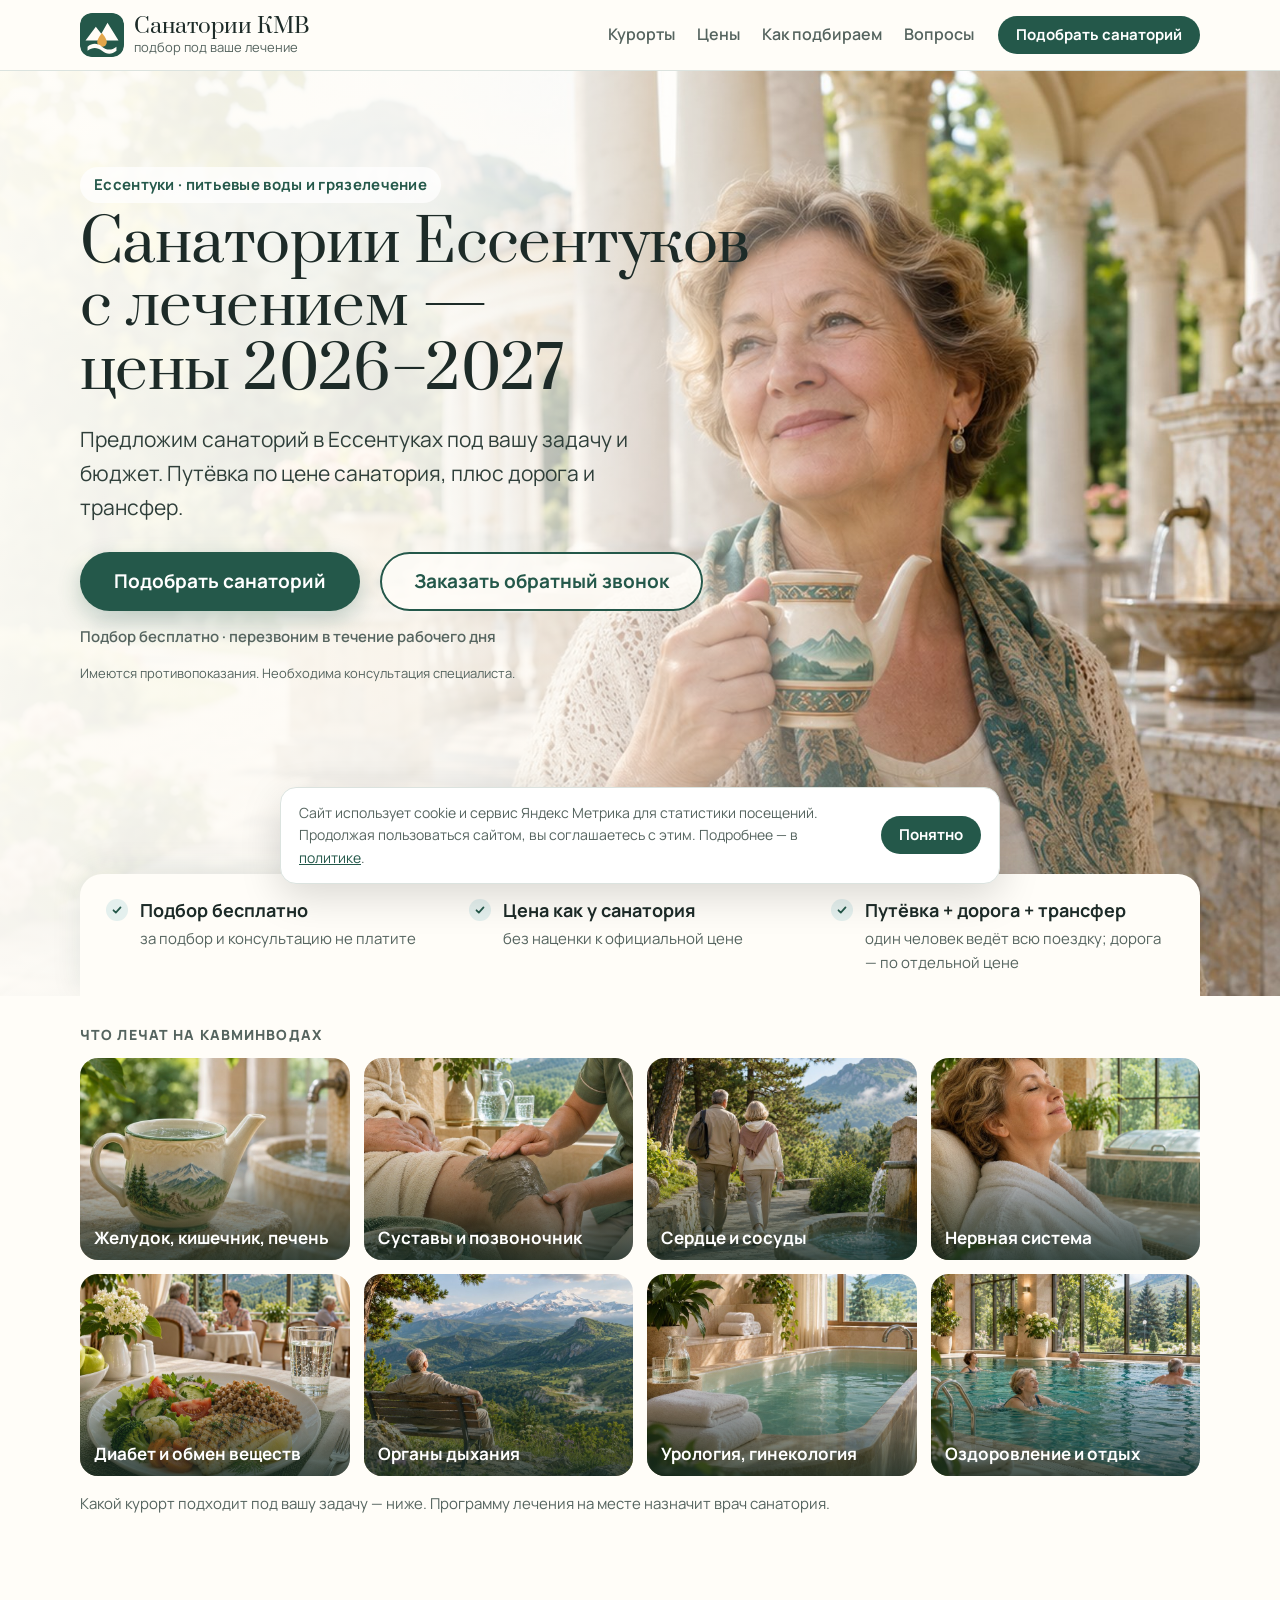
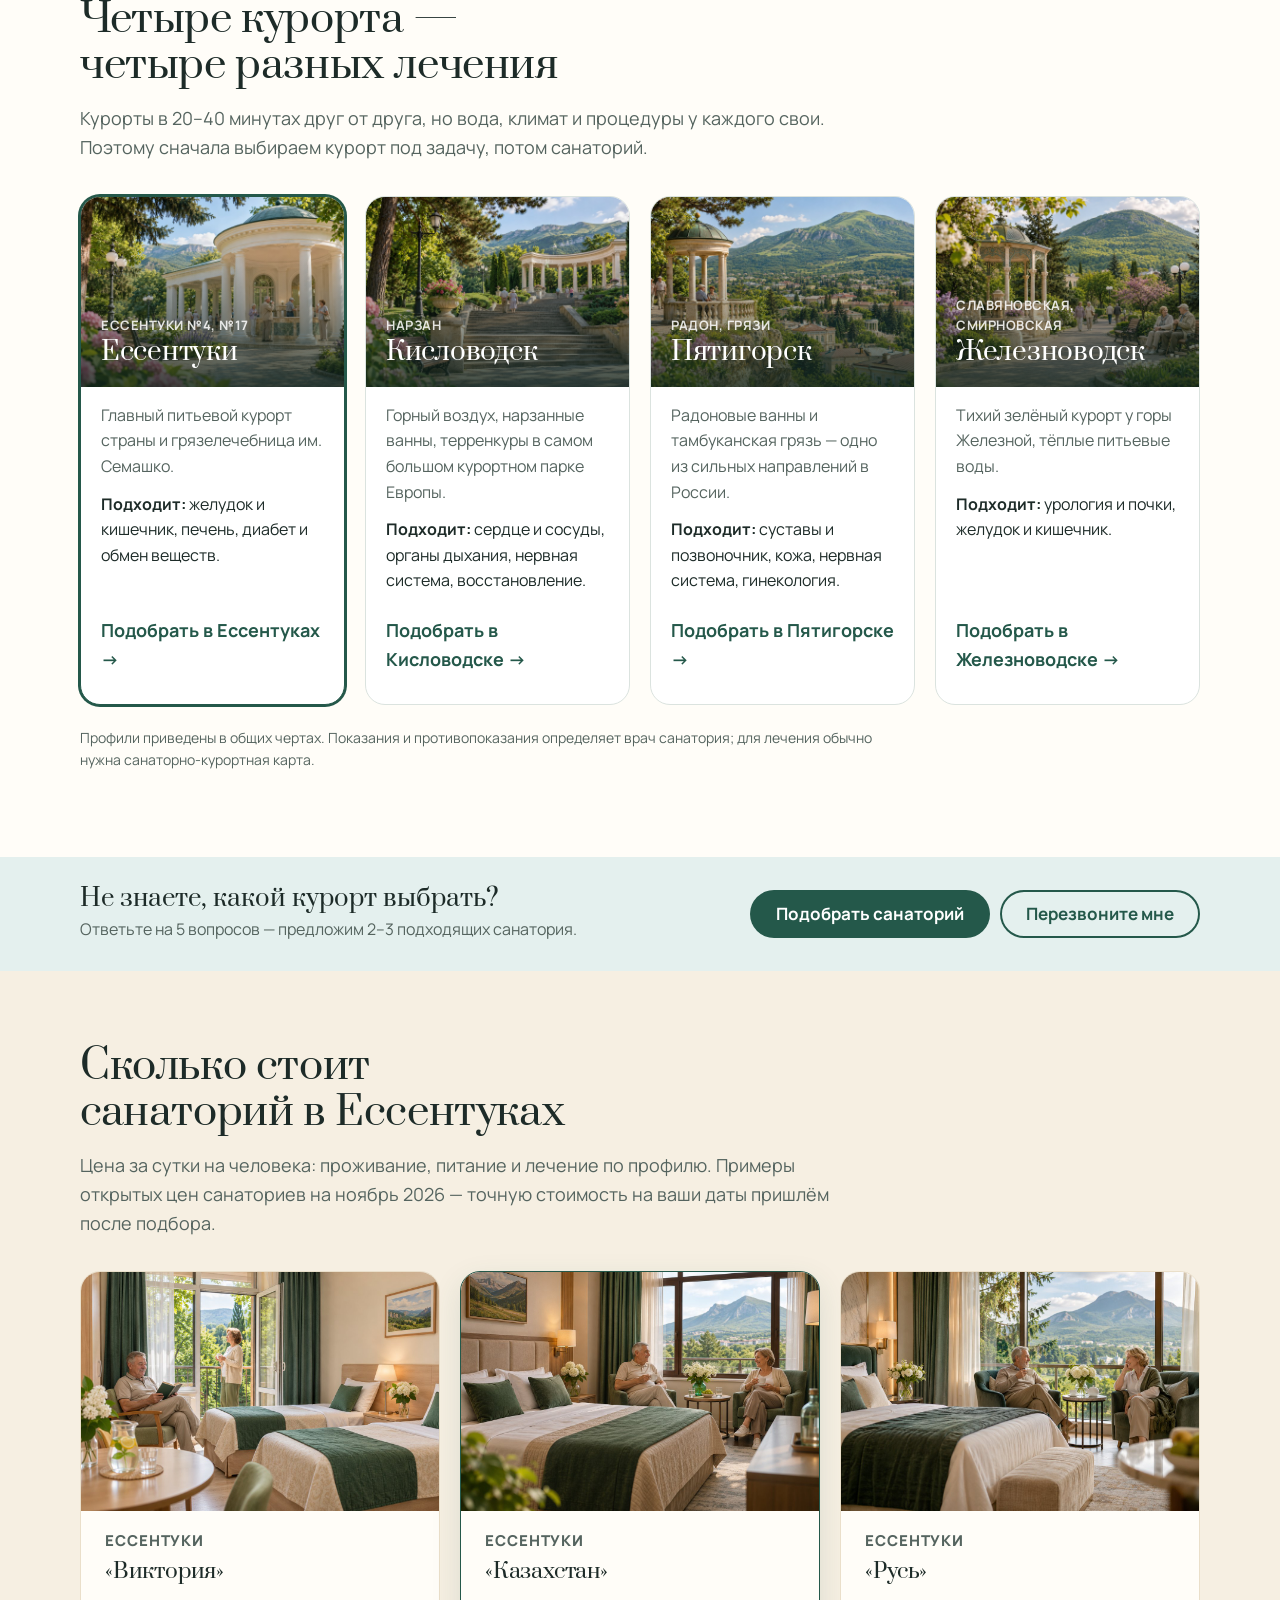
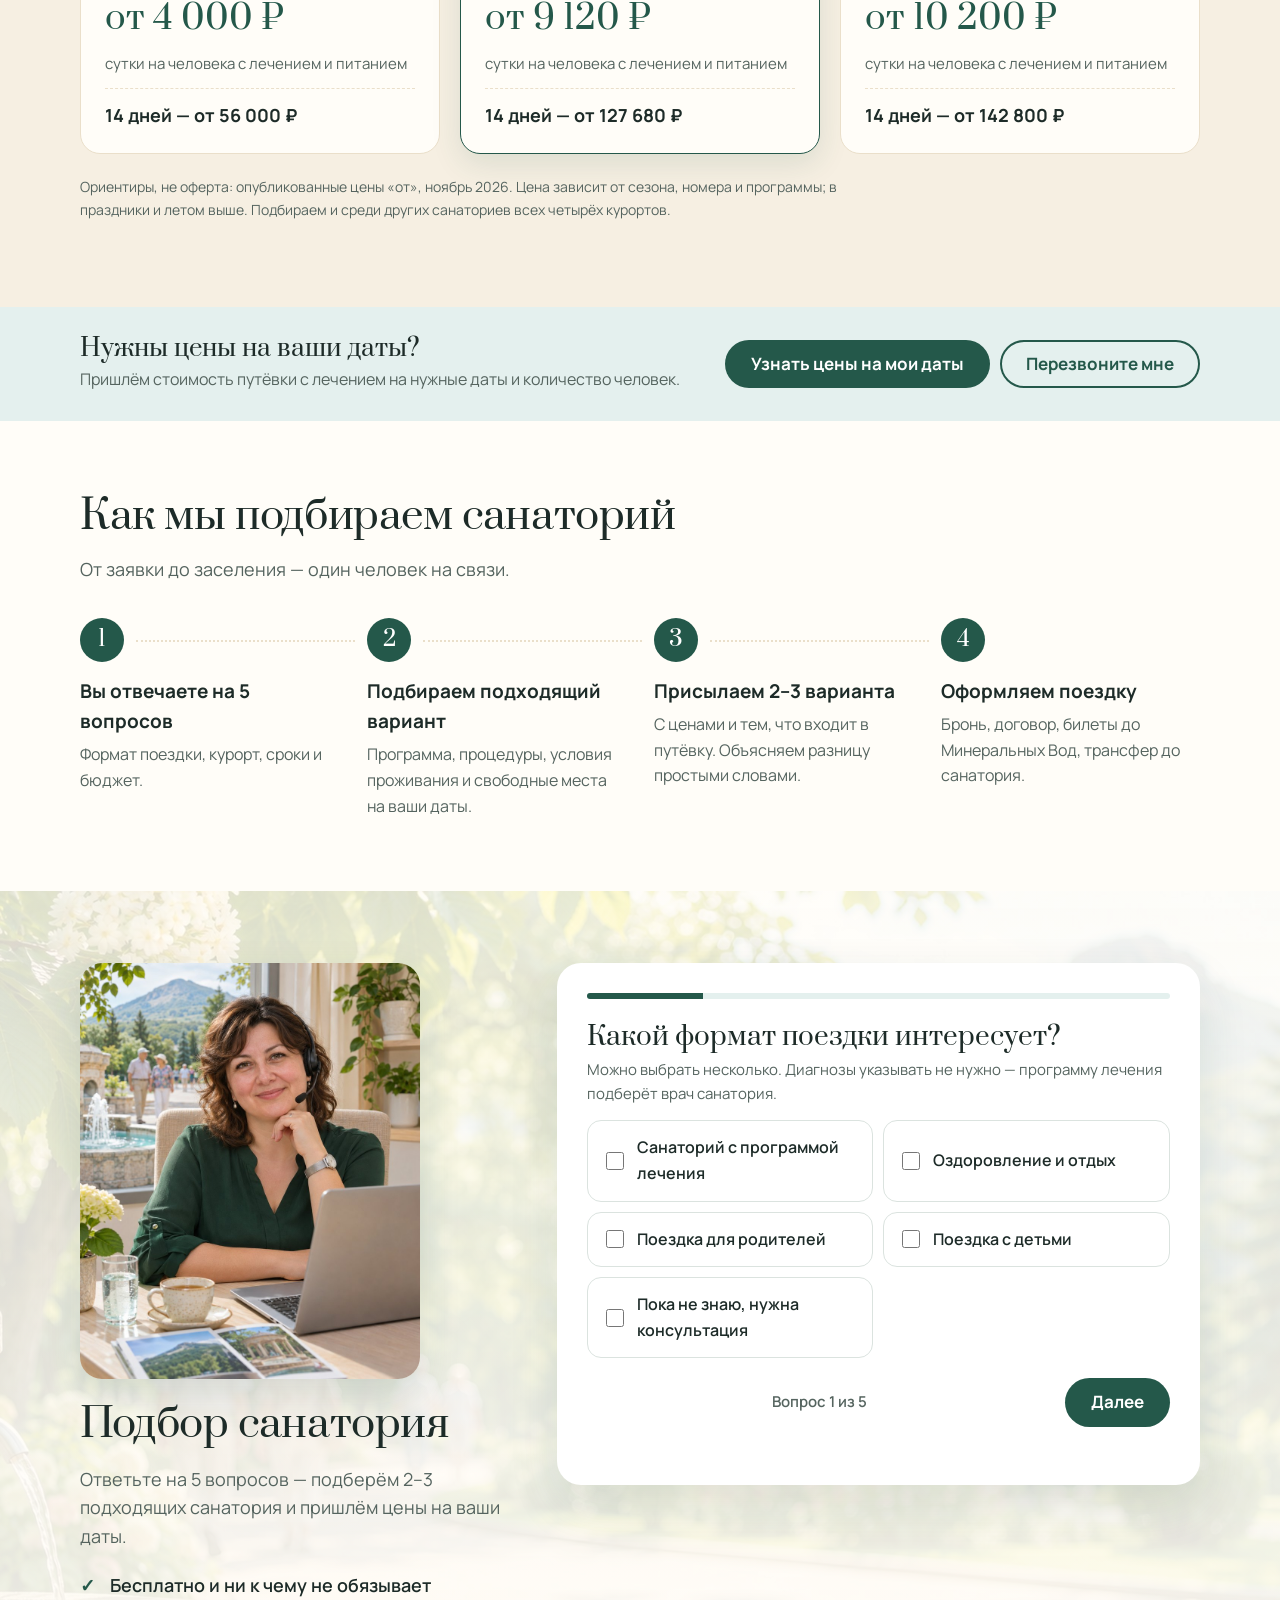
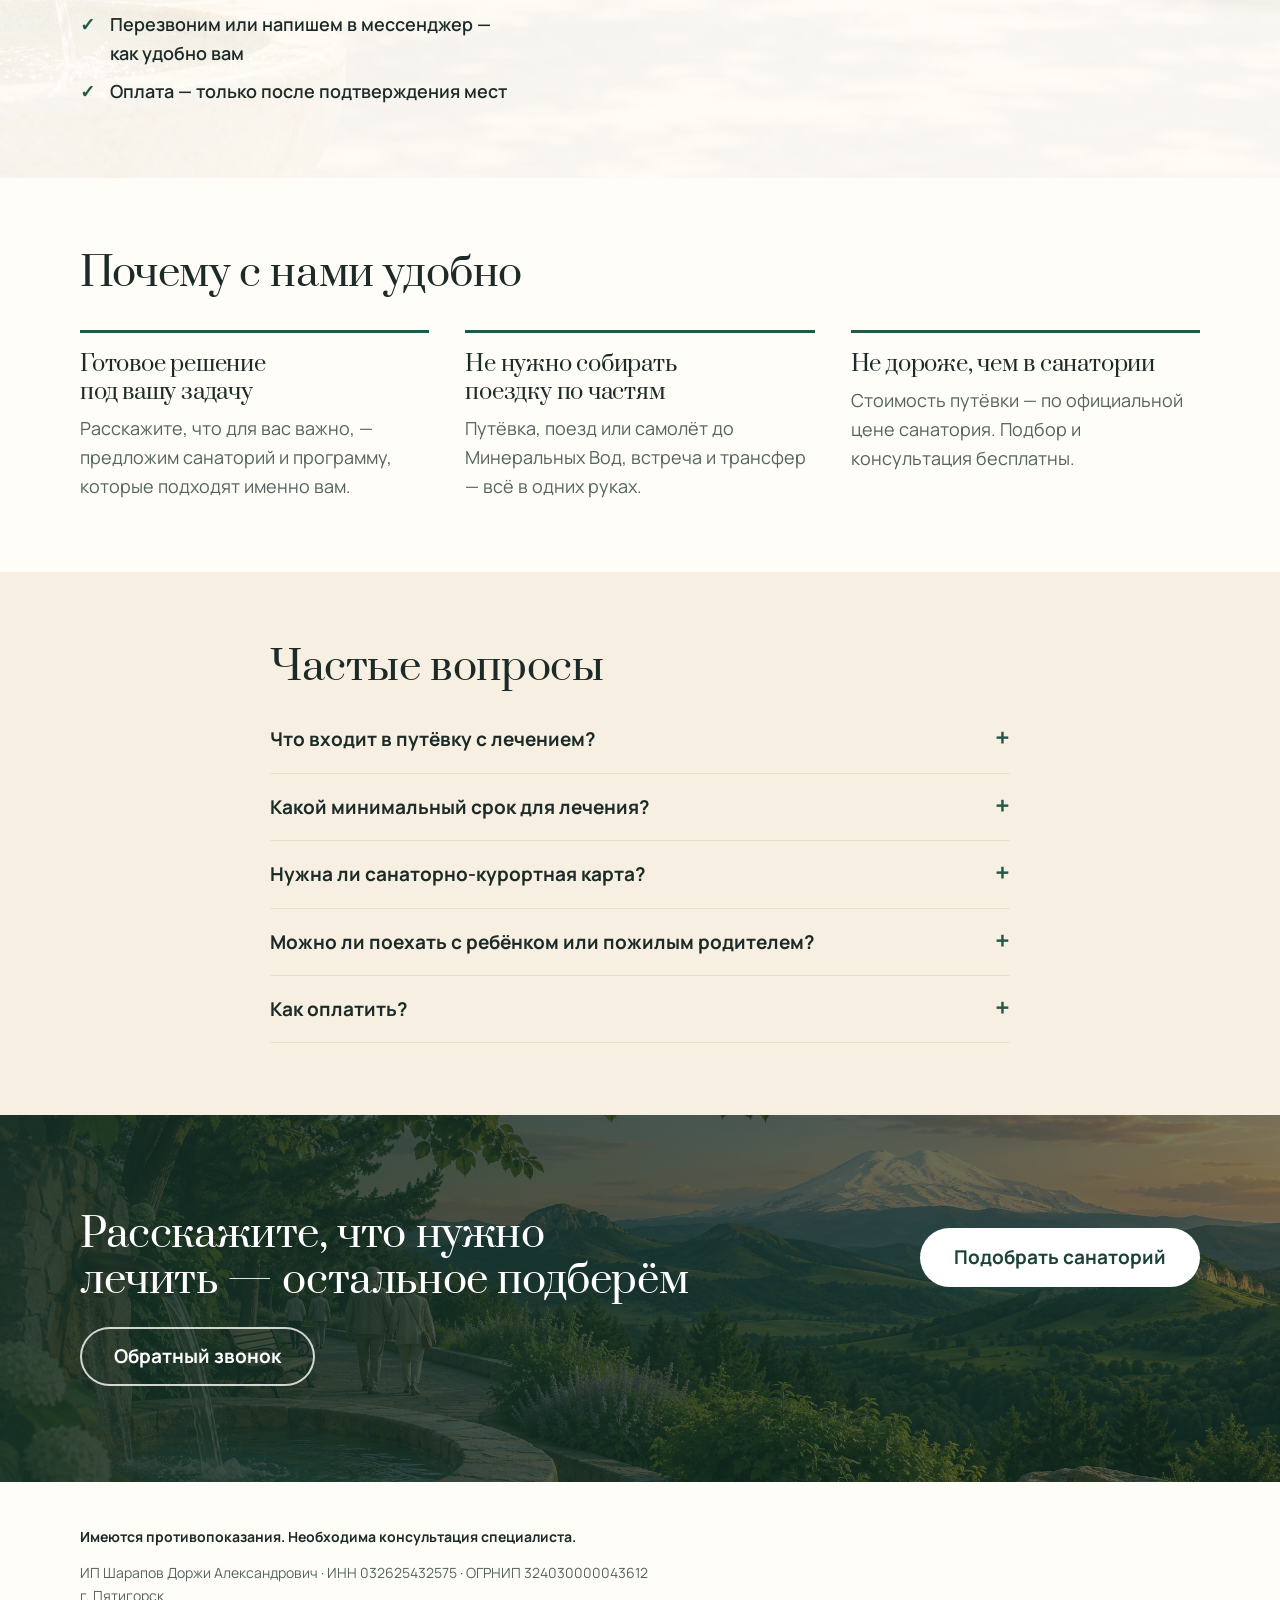
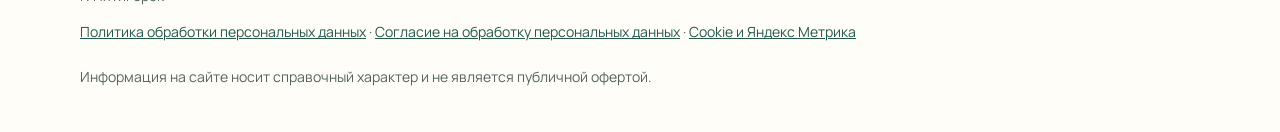
==== essentuki/index.html @ c79c27c8 "Мобильный первый экран: кнопка видна без прокрутки Co-Authored-By: Claude Opus 5.5 <noreply@anthropi" ====
<!doctype html>
<html lang="ru">
<head>
<meta charset="utf-8">
<meta name="viewport" content="width=device-width,initial-scale=1,viewport-fit=cover">
<title>Санатории Ессентуков с лечением — цены 2026–2027 | санаториикмв.рф</title>
<meta name="description" content="Санатории Ессентуков с лечением: цены 2026–2027, питьевые минеральные воды и грязелечение. Путёвка, дорога и трансфер. Подбор бесплатно.">
<link rel="canonical" href="https://санаториикмв.рф/essentuki/">
<meta property="og:title" content="Санатории Ессентуков с лечением — цены 2026–2027">
<meta property="og:description" content="Кисловодск, Ессентуки, Пятигорск, Железноводск. Путёвка, дорога и трансфер.">
<meta property="og:image" content="/img/og.jpg">
<link rel="icon" href="/favicon.ico" sizes="any">
<link rel="icon" href="/brand/icon.svg" type="image/svg+xml">
<link rel="apple-touch-icon" href="/brand/apple-touch-icon.png">
<meta name="theme-color" content="#24584A">
<link rel="preconnect" href="https://fonts.googleapis.com">
<link rel="stylesheet" href="https://fonts.googleapis.com/css2?family=Prata&family=Manrope:wght@400;500;600;700;800&display=swap">
<link rel="stylesheet" href="/style.css?v=10">
</head>
<body data-g="g2">
<header class="top">
  <div class="wrap top-in">
    <a class="logo" href="/"><img src="/brand/icon.svg" alt="" width="44" height="44"><span><b>Санатории КМВ</b><small>подбор под ваше лечение</small></span></a>
    <nav><a href="#resorts">Курорты</a><a href="#prices">Цены</a><a href="#how">Как подбираем</a><a href="#faq">Вопросы</a></nav>
    <div class="top-cta">
            <a class="btn btn-sm" href="#quiz" data-goal="cta_header">Подобрать санаторий</a>
    </div>
  </div>
</header>

<section class="hero">
  <div class="hero-art" aria-hidden="true" style="--hd:url(/img/hero-essentuki-desktop.jpg);--hm:url(/img/hero-essentuki-mobile.jpg)"></div>
  <div class="wrap hero-in">
    <div class="hero-copy">
      <p class="kicker" id="heroKicker">Ессентуки · питьевые воды и грязелечение</p>
      <h1 id="heroTitle">Санатории Ессентуков с лечением — цены 2026–2027</h1>
      <p class="lead" id="heroLead">Предложим санаторий в Ессентуках под вашу задачу и бюджет. Путёвка по цене санатория, плюс дорога и трансфер.</p>
      <div class="hero-actions">
        <a class="btn btn-lg" href="#quiz" data-goal="cta_hero">Подобрать санаторий</a>
        <button type="button" class="btn ghost btn-lg" data-callback data-goal="cb_hero">Заказать обратный звонок</button>
        <span class="hero-note">Подбор бесплатно · перезвоним в течение рабочего дня</span>
        <span class="hero-warn">Имеются противопоказания. Необходима консультация специалиста.</span>
      </div>
    </div>
    <ul class="promise">
      <li><b>Подбор бесплатно</b><span>за подбор и консультацию не платите</span></li>
      <li><b>Цена как у санатория</b><span>без наценки к официальной цене</span></li>
      <li><b>Путёвка + дорога + трансфер</b><span>один человек ведёт всю поездку; дорога — по отдельной цене</span></li>
    </ul>
  </div>
</section>

<section class="profiles">
  <div class="wrap">
    <p class="eyebrow">Что лечат на Кавминводах</p>
    <div class="tiles">
      <a href="#resorts" class="tile"><img src="/img/treat-gi.jpg" alt="" loading="lazy" width="800" height="800"><span>Желудок, кишечник, печень</span></a>
      <a href="#resorts" class="tile"><img src="/img/treat-joints.jpg" alt="" loading="lazy" width="800" height="800"><span>Суставы и позвоночник</span></a>
      <a href="#resorts" class="tile"><img src="/img/treat-heart.jpg" alt="" loading="lazy" width="800" height="800"><span>Сердце и сосуды</span></a>
      <a href="#resorts" class="tile"><img src="/img/treat-nerves.jpg" alt="" loading="lazy" width="800" height="800"><span>Нервная система</span></a>
      <a href="#resorts" class="tile"><img src="/img/treat-diabetes.jpg" alt="" loading="lazy" width="800" height="800"><span>Диабет и обмен веществ</span></a>
      <a href="#resorts" class="tile"><img src="/img/treat-breath.jpg" alt="" loading="lazy" width="800" height="800"><span>Органы дыхания</span></a>
      <a href="#resorts" class="tile"><img src="/img/treat-uro.jpg" alt="" loading="lazy" width="800" height="800"><span>Урология, гинекология</span></a>
      <a href="#resorts" class="tile"><img src="/img/treat-wellness.jpg" alt="" loading="lazy" width="800" height="800"><span>Оздоровление и отдых</span></a>
    </div>
    <p class="bridge">Какой курорт подходит под вашу задачу — ниже. Программу лечения на месте назначит врач санатория.</p>
  </div>
</section>

<section id="resorts" class="block">
  <div class="wrap">
    <div class="sec-head"><h2>Четыре курорта — четыре разных лечения</h2><p>Курорты в 20–40 минутах друг от друга, но вода, климат и процедуры у каждого свои. Поэтому сначала выбираем курорт под задачу, потом санаторий.</p></div>
    <div class="resorts">
      <article class="resort is-match" data-g="g2">
        <div class="r-top" style="background-image:url(/img/resort-essentuki.jpg)"><span class="r-water">Ессентуки №4, №17</span><h3>Ессентуки</h3></div>
        <p>Главный питьевой курорт страны и грязелечебница им. Семашко.</p>
        <p class="r-for"><b>Подходит:</b> желудок и кишечник, печень, диабет и обмен веществ.</p>
        <a href="#quiz" data-resort="Ессентуки" class="r-link">Подобрать в Ессентуках →</a>
      </article>
      <article class="resort" data-g="g1">
        <div class="r-top" style="background-image:url(/img/resort-kislovodsk.jpg)"><span class="r-water">Нарзан</span><h3>Кисловодск</h3></div>
        <p>Горный воздух, нарзанные ванны, терренкуры в самом большом курортном парке Европы.</p>
        <p class="r-for"><b>Подходит:</b> сердце и сосуды, органы дыхания, нервная система, восстановление.</p>
        <a href="#quiz" data-resort="Кисловодск" class="r-link">Подобрать в Кисловодске →</a>
      </article>
      <article class="resort" data-g="g3">
        <div class="r-top" style="background-image:url(/img/resort-pyatigorsk.jpg)"><span class="r-water">Радон, грязи</span><h3>Пятигорск</h3></div>
        <p>Радоновые ванны и тамбуканская грязь — одно из сильных направлений в России.</p>
        <p class="r-for"><b>Подходит:</b> суставы и позвоночник, кожа, нервная система, гинекология.</p>
        <a href="#quiz" data-resort="Пятигорск" class="r-link">Подобрать в Пятигорске →</a>
      </article>
      <article class="resort" data-g="g3">
        <div class="r-top" style="background-image:url(/img/resort-zheleznovodsk.jpg)"><span class="r-water">Славяновская, Смирновская</span><h3>Железноводск</h3></div>
        <p>Тихий зелёный курорт у горы Железной, тёплые питьевые воды.</p>
        <p class="r-for"><b>Подходит:</b> урология и почки, желудок и кишечник.</p>
        <a href="#quiz" data-resort="Железноводск" class="r-link">Подобрать в Железноводске →</a>
      </article>
    </div>
    <p class="fine">Профили приведены в общих чертах. Показания и противопоказания определяет врач санатория; для лечения обычно нужна санаторно-курортная карта.</p>
  </div>
</section>

<section class="band"><div class="wrap band-in"><div><b>Не знаете, какой курорт выбрать?</b><span>Ответьте на 5 вопросов — предложим 2–3 подходящих санатория.</span></div><div class="band-btns"><a class="btn" href="#quiz" data-goal="cta_resorts">Подобрать санаторий</a><button type="button" class="btn ghost" data-callback data-goal="cta_resorts_cb">Перезвоните мне</button></div></div></section>

<section id="prices" class="block tint">
  <div class="wrap">
    <div class="sec-head"><h2>Сколько стоит санаторий в Ессентуках</h2><p>Цена за сутки на человека: проживание, питание и лечение по профилю. Примеры открытых цен санаториев на ноябрь 2026 — точную стоимость на ваши даты пришлём после подбора.</p></div>
    <div class="price-grid">
      <div class="price"><img src="/img/price-standard.jpg" alt="" loading="lazy" width="1200" height="800"><span class="p-cls">Ессентуки</span><h3>«Виктория»</h3><b>от 4 000 ₽</b><span>сутки на человека с лечением и питанием</span><em>14 дней — от 56 000 ₽</em></div>
      <div class="price hl"><img src="/img/price-comfort.jpg" alt="" loading="lazy" width="1200" height="800"><span class="p-cls">Ессентуки</span><h3>«Казахстан»</h3><b>от 9 120 ₽</b><span>сутки на человека с лечением и питанием</span><em>14 дней — от 127 680 ₽</em></div>
      <div class="price"><img src="/img/price-premium.jpg" alt="" loading="lazy" width="1200" height="800"><span class="p-cls">Ессентуки</span><h3>«Русь»</h3><b>от 10 200 ₽</b><span>сутки на человека с лечением и питанием</span><em>14 дней — от 142 800 ₽</em></div>
    </div>
    <p class="fine">Ориентиры, не оферта: опубликованные цены «от», ноябрь 2026. Цена зависит от сезона, номера и программы; в праздники и летом выше. Подбираем и среди других санаториев всех четырёх курортов.</p>
  </div>
</section>

<section class="band"><div class="wrap band-in"><div><b>Нужны цены на ваши даты?</b><span>Пришлём стоимость путёвки с лечением на нужные даты и количество человек.</span></div><div class="band-btns"><a class="btn" href="#quiz" data-goal="cta_prices">Узнать цены на мои даты</a><button type="button" class="btn ghost" data-callback data-goal="cta_prices_cb">Перезвоните мне</button></div></div></section>

<section id="how" class="block">
  <div class="wrap">
    <div class="sec-head"><h2>Как мы подбираем санаторий</h2><p>От заявки до заселения — один человек на связи.</p></div>
    <ol class="steps">
      <li><b>Вы отвечаете на 5 вопросов</b><span>Формат поездки, курорт, сроки и бюджет.</span></li>
      <li><b>Подбираем подходящий вариант</b><span>Программа, процедуры, условия проживания и свободные места на ваши даты.</span></li>
      <li><b>Присылаем 2–3 варианта</b><span>С ценами и тем, что входит в путёвку. Объясняем разницу простыми словами.</span></li>
      <li><b>Оформляем поездку</b><span>Бронь, договор, билеты до Минеральных Вод, трансфер до санатория.</span></li>
    </ol>
  </div>
</section>

<section id="quiz" class="block quiz-sec">
  <div class="wrap quiz-wrap">
    <div class="quiz-aside">
      <img class="consult" src="/img/consultant.jpg" alt="" loading="lazy" width="900" height="1100">
      <h2>Подбор санатория</h2>
      <p>Ответьте на 5 вопросов — подберём 2–3 подходящих санатория и пришлём цены на ваши даты.</p>
      <ul class="aside-list">
        <li>Бесплатно и ни к чему не обязывает</li>
        <li>Перезвоним или напишем в мессенджер — как удобно вам</li>
        <li>Оплата — только после подтверждения мест</li>
      </ul>
    </div>
    <form id="q" novalidate>
      <div class="qbar"><span id="qbarFill"></span></div>
      <div class="qstep is-active" data-step="1">
        <p class="qtitle">Какой формат поездки интересует?</p>
        <p class="qhint">Можно выбрать несколько. Диагнозы указывать не нужно — программу лечения подберёт врач санатория.</p>
        <div class="opts">
          <label><input type="checkbox" name="profile" value="Санаторий с программой лечения">Санаторий с программой лечения</label>
          <label><input type="checkbox" name="profile" value="Оздоровление и отдых">Оздоровление и отдых</label>
          <label><input type="checkbox" name="profile" value="Поездка для родителей">Поездка для родителей</label>
          <label><input type="checkbox" name="profile" value="Поездка с детьми">Поездка с детьми</label>
          <label><input type="checkbox" name="profile" value="Нужна консультация">Пока не знаю, нужна консультация</label>
        </div>
      </div>
      <div class="qstep" data-step="2">
        <p class="qtitle">Есть пожелания по курорту?</p>
        <div class="opts">
          <label><input type="radio" name="resort" value="Кисловодск">Кисловодск</label>
          <label><input type="radio" name="resort" value="Ессентуки" checked>Ессентуки</label>
          <label><input type="radio" name="resort" value="Пятигорск">Пятигорск</label>
          <label><input type="radio" name="resort" value="Железноводск">Железноводск</label>
          <label class="wide"><input type="radio" name="resort" value="Не важно">Не важно — подберите по лечению</label>
        </div>
      </div>
      <div class="qstep" data-step="3">
        <p class="qtitle">Когда и на сколько дней?</p>
        <div class="grid2">
          <label class="fld">Месяц заезда<select name="month" id="month">
            <option value="">Выберите</option><option>Декабрь 2026</option><option>Новый год</option><option>Январь 2027</option><option>Февраль 2027</option><option>Март 2027</option><option>Апрель 2027</option><option>Май 2027</option><option>Лето 2027</option><option>Пока не знаю</option></select></label>
          <label class="fld">Длительность<select name="nights" id="nights">
            <option value="">Выберите</option><option>7–9 дней</option><option>10–14 дней</option><option>15–21 день</option><option>Пока не знаю</option></select></label>
        </div>
      </div>
      <div class="qstep" data-step="4">
        <p class="qtitle">Кто едет и какой бюджет?</p>
        <div class="grid2">
          <label class="fld">Взрослых<input type="number" name="adults" id="adults" min="1" value="1" inputmode="numeric"></label>
          <label class="fld">Детей<input type="number" name="children" id="children" min="0" value="0" inputmode="numeric"></label>
        </div>
        <div class="opts">
          <label><input type="radio" name="age" value="до 55">Все до 55 лет</label>
          <label><input type="radio" name="age" value="55+">Есть путешественники 55+</label>
        </div>
        <label class="fld">Бюджет на одного за всю путёвку<select name="budget" id="budget">
          <option value="">Выберите</option><option>до 60 тыс. ₽</option><option>60–100 тыс. ₽</option><option>100–150 тыс. ₽</option><option>больше 150 тыс. ₽</option><option>Не знаю, подскажите</option></select></label>
        <label class="chk"><input type="checkbox" name="need_trip" id="need_trip" value="yes" checked><span>Нужна помощь с дорогой и трансфером</span></label>
      </div>
      <div class="qstep" data-step="5">
        <p class="qtitle">Куда прислать подбор?</p>
        <label class="fld">Как к вам обращаться<input name="name" id="name" autocomplete="name" required></label>
        <label class="fld">Телефон<input name="phone" id="phone" type="tel" autocomplete="tel" value="+7 " required></label>
        <p class="qhint">Как удобнее связаться</p>
        <div class="opts four">
          <label><input type="radio" name="channel" value="Перезвонить" checked>Перезвоните мне</label>
          <label><input type="radio" name="channel" value="WhatsApp">WhatsApp</label>
          <label><input type="radio" name="channel" value="Telegram">Telegram</label>
          <label><input type="radio" name="channel" value="MAX">MAX</label>
        </div>
        <label class="fld">Комментарий, если есть<textarea name="comment" id="comment" rows="2" placeholder="Пожелания, город отправления. Пожалуйста, не указывайте диагнозы"></textarea></label>
        <label class="chk"><input type="checkbox" name="privacy_consent" id="privacy_consent" value="yes" required><span>Согласен на обработку персональных данных на условиях <a href="/consent.html" target="_blank">согласия</a> и <a href="/privacy.html" target="_blank">политики</a></span></label>
      </div>
      <div class="qnav">
        <button type="button" class="btn ghost" id="back" hidden>Назад</button>
        <span class="prog" id="prog">Вопрос 1 из 5</span>
        <button type="button" class="btn" id="next">Далее</button>
        <button type="submit" class="btn" id="send" hidden>Получить подбор</button>
      </div>
      <p class="qstatus" id="qstatus" role="status"></p>
    </form>
    <div class="done" id="done" hidden>
      <h3>Спасибо, заявка принята</h3>
      <p>Подберём санатории и свяжемся с вами в течение рабочего дня.</p>
    </div>
  </div>
</section>

<section class="block">
  <div class="wrap">
    <div class="sec-head"><h2>Почему с нами удобно</h2></div>
    <div class="why">
      <div><h3>Готовое решение под вашу задачу</h3><p>Расскажите, что для вас важно, — предложим санаторий и программу, которые подходят именно вам.</p></div>
      <div><h3>Не нужно собирать поездку по частям</h3><p>Путёвка, поезд или самолёт до Минеральных Вод, встреча и трансфер — всё в одних руках.</p></div>
      <div><h3>Не дороже, чем в санатории</h3><p>Стоимость путёвки — по официальной цене санатория. Подбор и консультация бесплатны.</p></div>
    </div>
  </div>
</section>

<section id="faq" class="block tint">
  <div class="wrap narrow">
    <h2>Частые вопросы</h2>
    <details><summary>Что входит в путёвку с лечением?</summary><p>Обычно проживание, питание и лечение по профилю: консультации врача, процедуры, питьё минеральной воды. Набор процедур зависит от санатория и длительности — при подборе пришлём программу.</p></details>
    <details><summary>Какой минимальный срок для лечения?</summary><p>Врачи рекомендуют от 10–14 дней, чтобы курс дал эффект. Многие санатории продают путёвки с лечением от 7–10 дней.</p></details>
    <details><summary>Нужна ли санаторно-курортная карта?</summary><p>Как правило, да — её оформляют в поликлинике. Если карты нет, во многих санаториях можно пройти обследование на месте за доплату. Уточним под выбранный санаторий.</p></details>
    <details><summary>Можно ли поехать с ребёнком или пожилым родителем?</summary><p>Да. Подберём санаторий, где принимают детей нужного возраста или где удобно людям старшего возраста: лифт, лечение в одном корпусе, близко к парку.</p></details>
    <details><summary>Как оплатить?</summary><p>После выбора санатория подтверждаем места и присылаем договор и счёт. Оплата — только после подтверждения.</p></details>
  </div>
</section>

<section class="cta">
  <div class="wrap cta-in"><h2>Расскажите, что нужно лечить — остальное подберём</h2><a class="btn btn-lg light" href="#quiz" data-goal="cta_bottom">Подобрать санаторий</a><button type="button" class="btn btn-lg ghost-light" data-callback data-goal="cb_bottom">Обратный звонок</button></div>
</section>

<footer class="foot">
  <div class="wrap">
    <p class="warn">Имеются противопоказания. Необходима консультация специалиста.</p>
    <p id="legal">ИП Шарапов Доржи Александрович · ИНН 032625432575 · ОГРНИП 324030000043612<br>г. Пятигорск</p>
    <p><a href="/privacy.html">Политика обработки персональных данных</a> · <a href="/consent.html">Согласие на обработку персональных данных</a> · <a href="/privacy.html#cookie">Cookie и Яндекс Метрика</a></p>
    <p class="fine">Информация на сайте носит справочный характер и не является публичной офертой.</p>
  </div>
</footer>

<div class="cb" id="cb" hidden role="dialog" aria-modal="true" aria-labelledby="cbTitle">
  <form class="cb-box" id="cbForm" novalidate>
    <button type="button" class="cb-x" data-cb-close aria-label="Закрыть">×</button>
    <h3 id="cbTitle">Перезвоним и подберём санаторий</h3>
    <p class="qhint">Оставьте номер — менеджер перезвонит в течение рабочего дня.</p>
    <label class="fld">Как к вам обращаться<input name="name" id="cbName" autocomplete="name" required></label>
    <label class="fld">Телефон<input name="phone" id="cbPhone" type="tel" autocomplete="tel" value="+7 " required></label>
    <label class="fld">Удобное время<select name="time" id="cbTime"><option>Любое</option><option>Утром (9–12)</option><option>Днём (12–17)</option><option>Вечером (17–20)</option></select></label>
    <label class="chk"><input type="checkbox" name="privacy_consent" id="cbConsent" value="yes" required><span>Согласен на обработку персональных данных на условиях <a href="/consent.html" target="_blank">согласия</a> и <a href="/privacy.html" target="_blank">политики</a></span></label>
    <button type="submit" class="btn btn-lg" id="cbSend">Жду звонка</button>
    <p class="qstatus" id="cbStatus" role="status"></p>
    <div class="cb-done" id="cbDone" hidden><h3>Спасибо!</h3><p>Перезвоним в течение рабочего дня.</p></div>
  </form>
</div>
<div class="sticky" id="sticky"><a class="btn" href="#quiz" data-goal="cta_sticky">Подобрать санаторий</a><button type="button" class="btn ghost" data-callback data-goal="cb_sticky" aria-label="Заказать обратный звонок">Перезвоните</button></div>
<div class="ck" id="ck" hidden><p>Сайт использует cookie и сервис Яндекс Метрика для статистики посещений. Продолжая пользоваться сайтом, вы соглашаетесь с этим. Подробнее — в <a href="/privacy.html#cookie">политике</a>.</p><button type="button" class="btn btn-sm" id="ckOk">Понятно</button></div>
<script src="/config.js?v=10"></script>
<script src="/app.js?v=10"></script>
</body>
</html>
---- style.css ----
[hidden]{display:none!important}
/* Курортный парк: хвойно-зелёный, нарзанная вода, тёплый песчаник. Крупный текст для аудитории 50+. */
:root{
  --pine:#24584a; --pine-d:#1a4237; --water:#e4f0ee; --sand:#f6efe2; --sand-d:#eadfca;
  --ink:#1d2b28; --muted:#55645f; --line:#dbe3df; --sun:#e2a64a; --paper:#fffdf8;
  --display:"Prata",Georgia,"Times New Roman",serif; --body:"Manrope",-apple-system,"Segoe UI",Roboto,Arial,sans-serif;
  color-scheme:light;
}
*{box-sizing:border-box}html{scroll-behavior:smooth}
body{margin:0;background:var(--paper);color:var(--ink);font:18px/1.6 var(--body)}
.wrap{max-width:1160px;margin:0 auto;padding-left:max(20px,env(safe-area-inset-left,0px));padding-right:max(20px,env(safe-area-inset-right,0px))}
.narrow{max-width:780px}
h1,h2,h3{font-family:var(--display);font-weight:400;text-wrap:balance;letter-spacing:-.01em}
h1{font-size:clamp(34px,5.2vw,58px);line-height:1.1;margin:.15em 0 .35em}
h2{font-size:clamp(28px,3.6vw,40px);line-height:1.15;margin:0 0 .4em}
h3{font-size:22px;line-height:1.25;margin:0 0 .35em}
a{color:var(--pine)}
.btn{display:inline-flex;align-items:center;justify-content:center;background:var(--pine);color:#fff;border:0;border-radius:999px;padding:14px 26px;font:700 17px/1.2 var(--body);text-decoration:none;cursor:pointer;transition:background .15s,transform .15s}
.btn:hover{background:var(--pine-d)}.btn:active{transform:translateY(1px)}
.btn:focus-visible,a:focus-visible,input:focus-visible,select:focus-visible,textarea:focus-visible{outline:3px solid var(--sun);outline-offset:2px}
.btn-lg{padding:18px 34px;font-size:19px;box-shadow:0 8px 22px rgba(36,88,74,.28)}
.btn-sm{padding:10px 18px;font-size:15px}
.btn.ghost{background:transparent;color:var(--pine);box-shadow:inset 0 0 0 2px var(--pine)}
.btn.light{background:#fff;color:var(--pine-d)}
/* header */
.top{position:sticky;top:env(safe-area-inset-top,0px);background:rgba(255,253,248,.94);backdrop-filter:blur(8px);border-bottom:1px solid var(--line);z-index:20}
.top-in{display:flex;align-items:center;gap:24px;min-height:70px}
.logo{display:flex;align-items:center;gap:10px;text-decoration:none;color:var(--pine)}
.logo svg{width:40px;height:40px;flex:none}
.logo span{display:flex;flex-direction:column;line-height:1.15}.logo b{font-family:var(--display);font-weight:400;font-size:21px;color:var(--ink)}.logo small{font-size:13px;color:var(--muted)}
.top nav{display:flex;gap:22px;margin-left:auto}.top nav a{color:var(--muted);text-decoration:none;font-size:16px;font-weight:600}.top nav a:hover{color:var(--pine)}
.top-cta{display:flex;align-items:center;gap:16px}.top-phone{font-weight:800;color:var(--ink);text-decoration:none;white-space:nowrap}
/* hero */
.hero{position:relative;overflow:hidden;background:var(--sand);padding-block:72px 0}
.hero-art{position:absolute;inset:0;z-index:0}.hero-art svg{width:100%;height:100%;display:block}
.hero-in{position:relative;z-index:1;display:grid;gap:40px}
.hero-copy{max-width:720px;text-shadow:0 1px 0 rgba(255,255,255,.6)}
.kicker{display:inline-block;margin:0;padding:6px 14px;border-radius:999px;background:rgba(255,255,255,.75);color:var(--pine);font-weight:700;font-size:15px;letter-spacing:.02em}
.lead{font-size:21px;color:#2f3f3a;max-width:620px;margin:0 0 28px}
.hero-actions{display:flex;flex-wrap:wrap;align-items:center;gap:14px 20px}
.hero-note{font-size:15px;color:var(--muted);font-weight:600}
.promise{list-style:none;margin:0 0 -1px;padding:22px 26px;display:grid;grid-template-columns:repeat(3,1fr);gap:20px;background:var(--paper);border-radius:22px 22px 0 0;box-shadow:0 -6px 30px rgba(20,60,50,.10);margin-top:230px}
.promise li{display:flex;flex-direction:column;gap:2px;padding-left:34px;position:relative}
.promise li:before{content:"";position:absolute;left:0;top:3px;width:22px;height:22px;border-radius:50%;background:var(--water) url("data:image/svg+xml,%3Csvg xmlns='http://www.w3.org/2000/svg' viewBox='0 0 24 24'%3E%3Cpath d='M6 12.5l4 4 8-9' fill='none' stroke='%2324584a' stroke-width='3' stroke-linecap='round' stroke-linejoin='round'/%3E%3C/svg%3E") center/14px no-repeat}
.promise b{font-size:18px}.promise span{color:var(--muted);font-size:15px}
/* profiles */
.profiles{padding-block:28px 8px}
.eyebrow{margin:0 0 12px;font-size:14px;font-weight:800;letter-spacing:.08em;text-transform:uppercase;color:var(--muted)}
.chips{display:flex;flex-wrap:wrap;gap:10px}
.chips a{padding:10px 18px;border-radius:999px;background:var(--water);color:var(--pine-d);text-decoration:none;font-weight:600;font-size:16px;transition:background .15s}
.chips a:hover{background:#d3e7e3}
/* sections */
.block{padding-block:72px}.tint{background:var(--sand)}
.sec-head{max-width:760px;margin-bottom:34px}.sec-head p{color:var(--muted);margin:0}
.fine{color:var(--muted);font-size:14px;margin-top:22px;max-width:820px}
.resorts{display:grid;grid-template-columns:repeat(4,1fr);gap:20px}
.resort{background:#fff;border:1px solid var(--line);border-radius:20px;overflow:hidden;display:flex;flex-direction:column}
.resort p{margin:0 20px 12px;color:var(--muted);font-size:16px}.resort .r-for{color:var(--ink)}
.r-top{background:linear-gradient(160deg,var(--tone),color-mix(in srgb,var(--tone) 70%,#000));color:#fff;padding:22px 20px 18px;margin-bottom:16px;min-height:118px;display:flex;flex-direction:column;justify-content:flex-end}
.r-top h3{color:#fff;font-size:26px;margin:0}.r-water{font-size:13px;font-weight:700;letter-spacing:.04em;text-transform:uppercase;opacity:.85}
.r-link{margin:auto 20px 20px;font-weight:700;text-decoration:none}
.resort.is-match{border-color:var(--pine);box-shadow:0 0 0 2px var(--pine)}
.price-grid{display:grid;grid-template-columns:repeat(3,1fr);gap:20px}
.price{background:var(--paper);border:1px solid var(--sand-d);border-radius:20px;padding:24px;display:flex;flex-direction:column;gap:6px}
.price.hl{border-color:var(--pine);box-shadow:0 10px 30px rgba(36,88,74,.12)}
.price h3{margin:0;font-size:21px}.p-cls{font-size:13px;font-weight:800;letter-spacing:.06em;text-transform:uppercase;color:var(--muted)}
.price b{font-family:var(--display);font-weight:400;font-size:34px;color:var(--pine);font-variant-numeric:tabular-nums}
.price span{color:var(--muted);font-size:15px}.price em{font-style:normal;font-weight:700;margin-top:6px;padding-top:12px;border-top:1px dashed var(--sand-d)}
.steps{list-style:none;counter-reset:s;margin:0;padding:0;display:grid;grid-template-columns:repeat(4,1fr);gap:28px}
.steps li{counter-increment:s;display:flex;flex-direction:column;gap:6px;position:relative;padding-top:58px}
.steps li:before{content:counter(s);position:absolute;top:0;left:0;width:44px;height:44px;border-radius:50%;background:var(--pine);color:#fff;display:grid;place-items:center;font-family:var(--display);font-size:22px}
.steps li:not(:last-child):after{content:"";position:absolute;top:22px;left:56px;right:-16px;border-top:2px dotted var(--sand-d)}
.steps b{font-size:19px}.steps span{color:var(--muted);font-size:16px}
/* quiz */
.quiz-sec{background:linear-gradient(180deg,var(--water),var(--paper))}
.quiz-wrap{display:grid;grid-template-columns:.8fr 1.2fr;gap:48px;align-items:start}
.quiz-aside p{color:var(--muted)}
.aside-list{list-style:none;padding:0;margin:20px 0 0;display:grid;gap:10px}
.aside-list li{padding-left:30px;position:relative;font-weight:600}.aside-list li:before{content:"✓";position:absolute;left:0;color:var(--pine);font-weight:800}
form#q,.done{background:#fff;border-radius:24px;padding:30px;box-shadow:0 20px 50px rgba(20,60,50,.12);min-width:0}
.qbar{height:6px;border-radius:6px;background:var(--water);margin-bottom:22px;overflow:hidden}.qbar span{display:block;height:100%;width:20%;background:var(--pine);transition:width .3s}
.qstep{display:none}.qstep.is-active{display:block}
.qtitle{font-family:var(--display);font-size:26px;line-height:1.2;margin:0 0 6px}
.qhint{color:var(--muted);font-size:15px;margin:0 0 14px}
.opts{display:grid;grid-template-columns:1fr 1fr;gap:10px;margin-bottom:14px}.opts.four{grid-template-columns:repeat(4,1fr)}
.opts label{border:1.5px solid var(--line);border-radius:14px;padding:14px;display:flex;gap:10px;align-items:center;cursor:pointer;font-size:16px;font-weight:600;transition:border-color .15s,background .15s}
.opts label:hover{border-color:#b9cbc5}
.opts label:has(input:checked){border-color:var(--pine);background:var(--water)}
.opts .wide{grid-column:1/-1}
.opts input{accent-color:var(--pine);width:18px;height:18px;flex:none}
.fld{display:block;margin:0 0 14px;font-size:15px;font-weight:600;color:var(--muted)}
.fld input,.fld select,.fld textarea{display:block;width:100%;margin-top:6px;padding:14px;border:1.5px solid var(--line);border-radius:12px;font:500 17px var(--body);color:var(--ink);background:#fff}
.grid2{display:grid;grid-template-columns:1fr 1fr;gap:12px}
.chk{display:flex;gap:10px;align-items:flex-start;font-size:15px;margin:10px 0}.chk input{accent-color:var(--pine);width:18px;height:18px;margin-top:3px}
.qnav{display:flex;align-items:center;gap:12px;margin-top:20px}.prog{margin:0 auto;color:var(--muted);font-size:15px;font-weight:600}
.qstatus{color:#a3311f;min-height:1.2em;font-size:15px;margin:10px 0 0}.has-error input{border-color:#a3311f}
.done h3{font-size:28px}
/* why */
.why{display:grid;grid-template-columns:repeat(3,1fr);gap:36px}.why div{border-top:3px solid var(--pine);padding-top:18px}.why p{color:var(--muted);margin:0}
details{border-bottom:1px solid var(--sand-d);padding-block:18px}summary{cursor:pointer;font-weight:700;font-size:19px;list-style:none;display:flex;justify-content:space-between;gap:16px}
summary::-webkit-details-marker{display:none}summary:after{content:"+";color:var(--pine);font-size:26px;line-height:1}details[open] summary:after{content:"−"}
details p{color:var(--muted);margin:10px 0 0}
.cta{background:var(--pine);color:#fff;padding-block:64px}
.cta-in{display:flex;flex-wrap:wrap;align-items:center;justify-content:space-between;gap:24px}.cta h2{color:#fff;margin:0;max-width:640px}
.foot{padding-block:30px;color:var(--muted);font-size:14px;background:var(--paper)}
@media(max-width:980px){.resorts,.steps{grid-template-columns:1fr 1fr}.steps li:after{display:none}.quiz-wrap{grid-template-columns:1fr;gap:20px}.top nav{display:none}.top-cta{margin-left:auto}}
@media(max-width:720px){body{font-size:17px}.hero{padding-block:40px 0}.promise{grid-template-columns:1fr;margin-top:170px;gap:14px}.price-grid,.why{grid-template-columns:1fr}.opts.four{grid-template-columns:1fr 1fr}.logo small{display:none}.top-phone{display:none}form#q,.done{padding:22px}}
@media(max-width:480px){.resorts,.steps,.opts,.grid2{grid-template-columns:1fr}.btn-lg{width:100%}}
@media(prefers-reduced-motion:reduce){html{scroll-behavior:auto}*{transition:none!important}}

/* ===== Фото (images-v1) ===== */
.logo img{width:44px;height:44px;border-radius:12px;flex:none}
.hero{background:#2a4f45}
.hero-art{background:url(/img/hero-kmv-desktop.jpg) center right/cover no-repeat}
.hero-art:after{content:"";position:absolute;inset:0;background:linear-gradient(90deg,rgba(255,253,248,.96) 0%,rgba(255,253,248,.88) 34%,rgba(255,253,248,.35) 58%,rgba(255,253,248,0) 75%)}
body[data-g="g1"] .hero-art{background-image:url(/img/hero-kislovodsk-desktop.jpg)}
body[data-g="g2"] .hero-art{background-image:url(/img/hero-essentuki-desktop.jpg)}
.hero{padding-block:96px 0}.hero-copy{text-shadow:none}
.promise{margin-top:150px}
.tiles{display:grid;grid-template-columns:repeat(4,1fr);gap:14px}
.tile{position:relative;display:block;border-radius:18px;overflow:hidden;aspect-ratio:4/3;max-width:100%;text-decoration:none}
.tile img{width:100%;height:100%;object-fit:cover;display:block;transition:transform .4s}
.tile:after{content:"";position:absolute;inset:0;background:linear-gradient(180deg,rgba(0,0,0,0) 45%,rgba(18,40,34,.78))}
.tile span{position:absolute;left:14px;right:14px;bottom:12px;z-index:1;color:#fff;font-weight:700;font-size:17px;line-height:1.25}
.tile:hover img{transform:scale(1.04)}
.r-top{position:relative;background-size:cover;background-position:center;min-height:190px}
.r-top:before{content:"";position:absolute;inset:0;background:linear-gradient(180deg,rgba(0,0,0,0) 30%,rgba(16,36,30,.8))}
.r-top>*{position:relative}
.price{padding:0 0 24px;overflow:hidden}.price>*:not(img){margin-inline:24px}
.price img{width:100%;aspect-ratio:3/2;object-fit:cover;display:block;margin-bottom:12px}
.consult{width:100%;max-width:340px;aspect-ratio:9/11;object-fit:cover;border-radius:22px;display:block;margin-bottom:22px;box-shadow:0 16px 40px rgba(20,60,50,.15)}
.quiz-sec{background:linear-gradient(rgba(255,253,248,.82),rgba(255,253,248,.92)),url(/img/quiz-bg.jpg) center/cover}
.cta{background:linear-gradient(90deg,rgba(20,48,40,.88),rgba(20,48,40,.55)),url(/img/cta-bg.jpg) center/cover;padding-block:96px}
@media(max-width:980px){.tiles{grid-template-columns:repeat(2,1fr)}.consult{max-width:260px}}
@media(max-width:720px){
  .hero{padding-block:0}
  .hero-art{position:relative;height:300px;background-image:url(/img/hero-kmv-mobile.jpg);background-position:center 30%}
  body[data-g="g1"] .hero-art{background-image:url(/img/hero-kislovodsk-mobile.jpg)}
  body[data-g="g2"] .hero-art{background-image:url(/img/hero-essentuki-mobile.jpg)}
  .hero-art:after{background:linear-gradient(180deg,rgba(255,253,248,0) 55%,var(--paper))}
  .hero{background:var(--paper)}.hero-in{padding-top:8px}
  .promise{margin-top:28px;border-radius:18px;box-shadow:none;border:1px solid var(--line);margin-bottom:8px}
}

/* Обратный звонок */
.btn.ghost-light{background:transparent;color:#fff;box-shadow:inset 0 0 0 2px rgba(255,255,255,.8)}
.hero-actions .btn.ghost{background:rgba(255,253,248,.85)}
.cb{position:fixed;inset:0;z-index:50;background:rgba(16,36,30,.55);display:grid;place-items:center;padding:max(16px,env(safe-area-inset-top,0px)) max(16px,env(safe-area-inset-right,0px)) max(16px,env(safe-area-inset-bottom,0px)) max(16px,env(safe-area-inset-left,0px))}
.cb-box{position:relative;background:#fff;border-radius:24px;padding:30px;width:100%;max-width:440px;box-shadow:0 30px 70px rgba(0,0,0,.25)}
.cb-box h3{font-size:26px;margin:0 0 6px}.cb-box .btn{width:100%;margin-top:6px}
.cb-x{position:absolute;top:10px;right:14px;border:0;background:none;font-size:32px;line-height:1;color:var(--muted);cursor:pointer}

/* Юридические элементы */
.hero-warn{flex-basis:100%;font-size:13px;color:var(--muted)}
.warn{font-weight:700;color:var(--ink)}
.ck{position:fixed;left:max(16px,env(safe-area-inset-left,0px));right:max(16px,env(safe-area-inset-right,0px));bottom:calc(16px + env(safe-area-inset-bottom,0px));z-index:60;max-width:720px;margin:0 auto;background:#fff;border:1px solid var(--line);border-radius:16px;box-shadow:0 12px 40px rgba(0,0,0,.15);padding:14px 18px;display:flex;gap:16px;align-items:center}
.ck p{margin:0;font-size:14px;color:var(--muted)}
@media(max-width:560px){.ck{flex-direction:column;align-items:stretch}}
.doc{max-width:820px;margin:0 auto;padding-block:48px}.doc h1{font-size:34px}.doc h2{font-size:24px;margin-top:1.4em}.doc p,.doc li{color:#33433f}

/* Мобильная доводка */
.r-link{padding-block:10px;display:inline-block}
@media(max-width:720px){
  .consult{width:88px;height:88px;aspect-ratio:auto;border-radius:50%;object-position:50% 20%;margin-bottom:14px;box-shadow:none}
  .price img{aspect-ratio:16/9}
  .r-top{min-height:150px}
  .steps{gap:22px}.steps li{padding-top:0;padding-left:58px;min-height:44px}.steps li:before{top:0}
  .top-in .btn-sm{padding:9px 14px;font-size:14px}
  .logo b{font-size:19px}
}
.price img,.consult,.tile img{height:auto}
.tile img{height:100%}
@media(max-width:720px){.consult{height:88px}}
.opts{grid-template-columns:repeat(2,minmax(0,1fr))}.opts.four{grid-template-columns:repeat(4,minmax(0,1fr))}.opts label{min-width:0;overflow-wrap:anywhere}
@media(max-width:720px){.opts.four{grid-template-columns:repeat(2,minmax(0,1fr))}.opts label{padding:12px 10px;font-size:15px;gap:8px}}
@media(max-width:480px){.opts{grid-template-columns:minmax(0,1fr)}.opts.four{grid-template-columns:repeat(2,minmax(0,1fr))}}

/* Связки и дополнительные CTA */
.bridge{margin:16px 0 0;color:var(--muted);font-size:15px}
.band{background:var(--water);padding-block:28px}
.band-in{display:flex;flex-wrap:wrap;align-items:center;justify-content:space-between;gap:16px 28px}
.band-in b{display:block;font-family:var(--display);font-weight:400;font-size:24px;line-height:1.2}
.band-in span{color:var(--muted);font-size:16px}
.band-btns{display:flex;flex-wrap:wrap;gap:10px}
.sticky{display:none}
@media(max-width:720px){
  .band-btns{width:100%}.band-btns .btn{flex:1 1 auto}
  .sticky{display:flex;gap:8px;position:fixed;left:0;right:0;bottom:0;z-index:40;padding:10px max(12px,env(safe-area-inset-right,0px)) calc(10px + env(safe-area-inset-bottom,0px)) max(12px,env(safe-area-inset-left,0px));background:rgba(255,253,248,.96);border-top:1px solid var(--line);transform:translateY(110%);transition:transform .25s}
  .sticky.on{transform:none}.sticky .btn{flex:1;padding:12px 10px;font-size:15px}.sticky .ghost{flex:0 0 auto}
  body{padding-bottom:72px}
  .ck{bottom:calc(84px + env(safe-area-inset-bottom,0px))}
}
.hero-art{background-image:var(--hd,url(/img/hero-kmv-desktop.jpg))}
@media(max-width:720px){.hero-art{background-image:var(--hm,url(/img/hero-kmv-mobile.jpg))!important}}
/* Первый экран на телефоне: кнопка видна без прокрутки */
@media(max-width:720px){
  .hero-art{height:190px}
  h1{font-size:28px;line-height:1.12;margin:.15em 0 .3em}
  .kicker{font-size:13px;padding:4px 10px}
  .lead{font-size:16px;line-height:1.45;margin-bottom:16px}
  .hero-actions{gap:10px}.hero-actions .btn-lg{padding:15px 22px;font-size:17px}
}
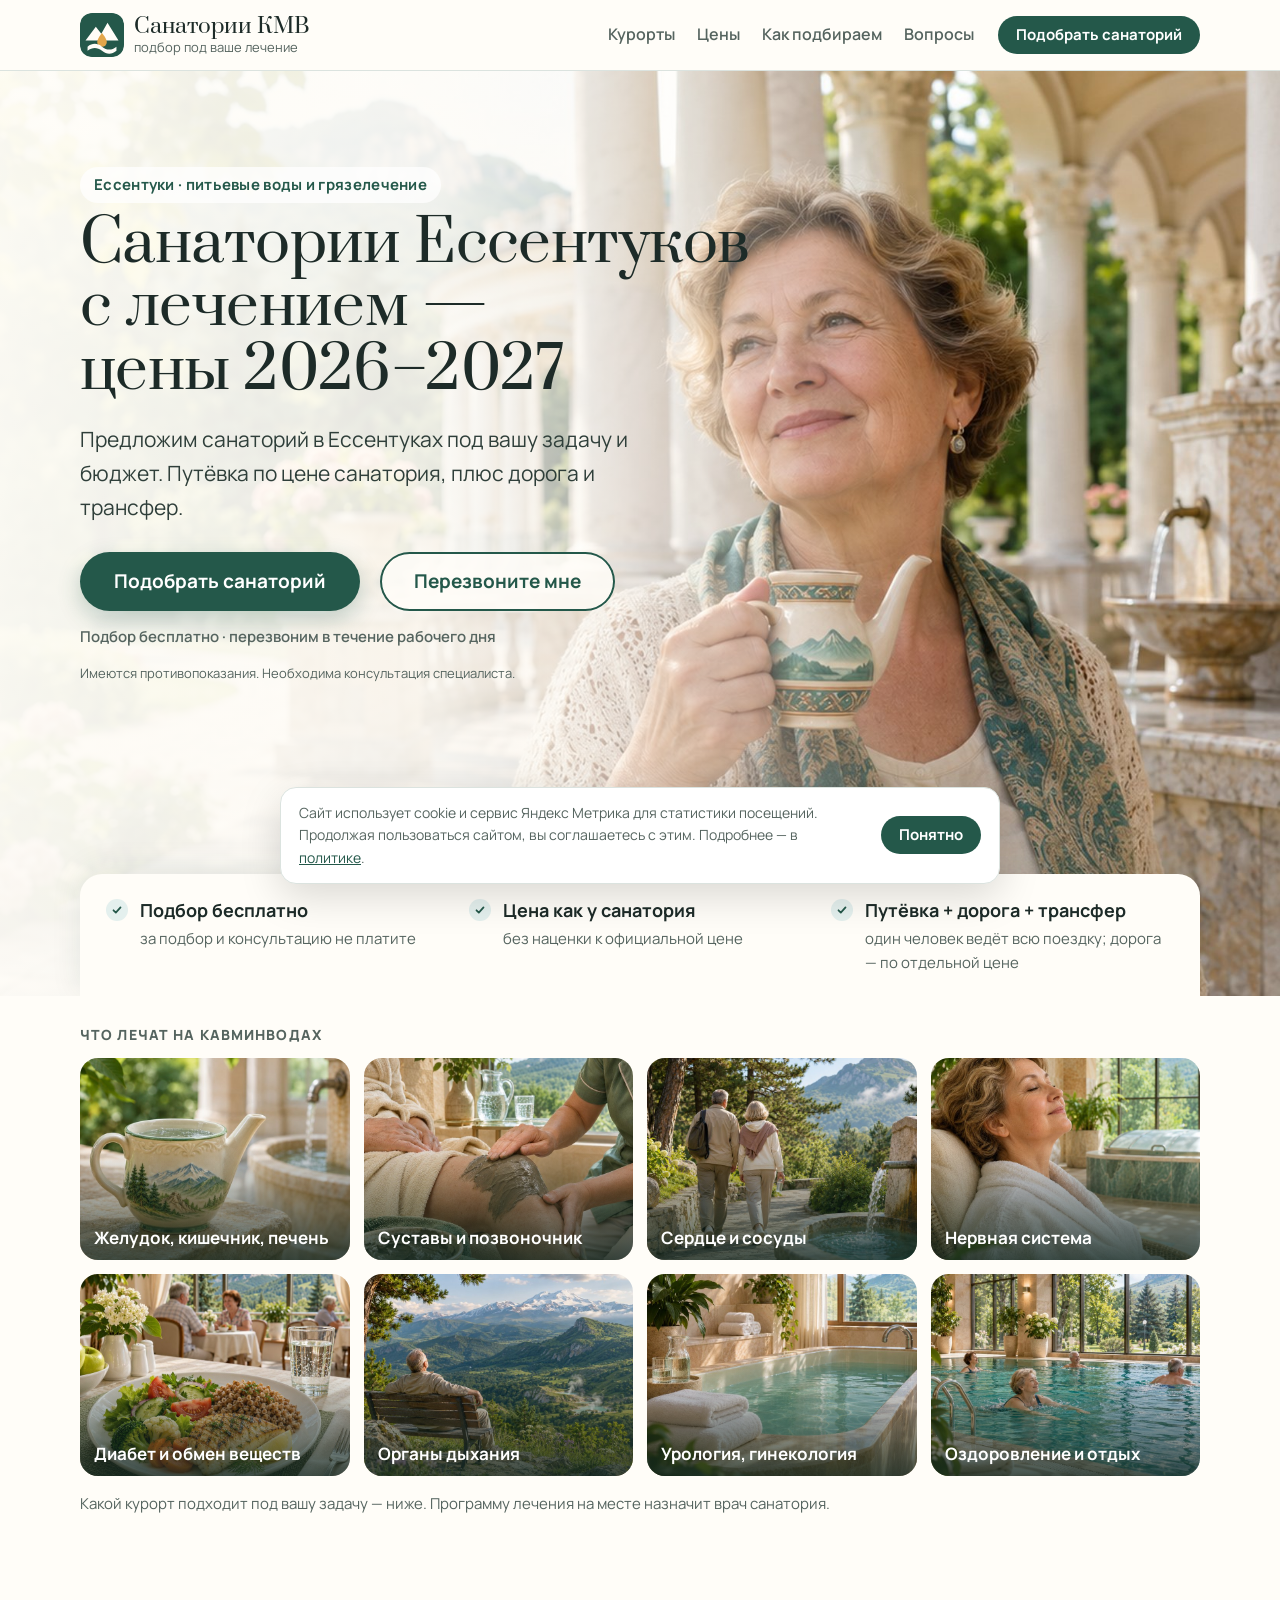
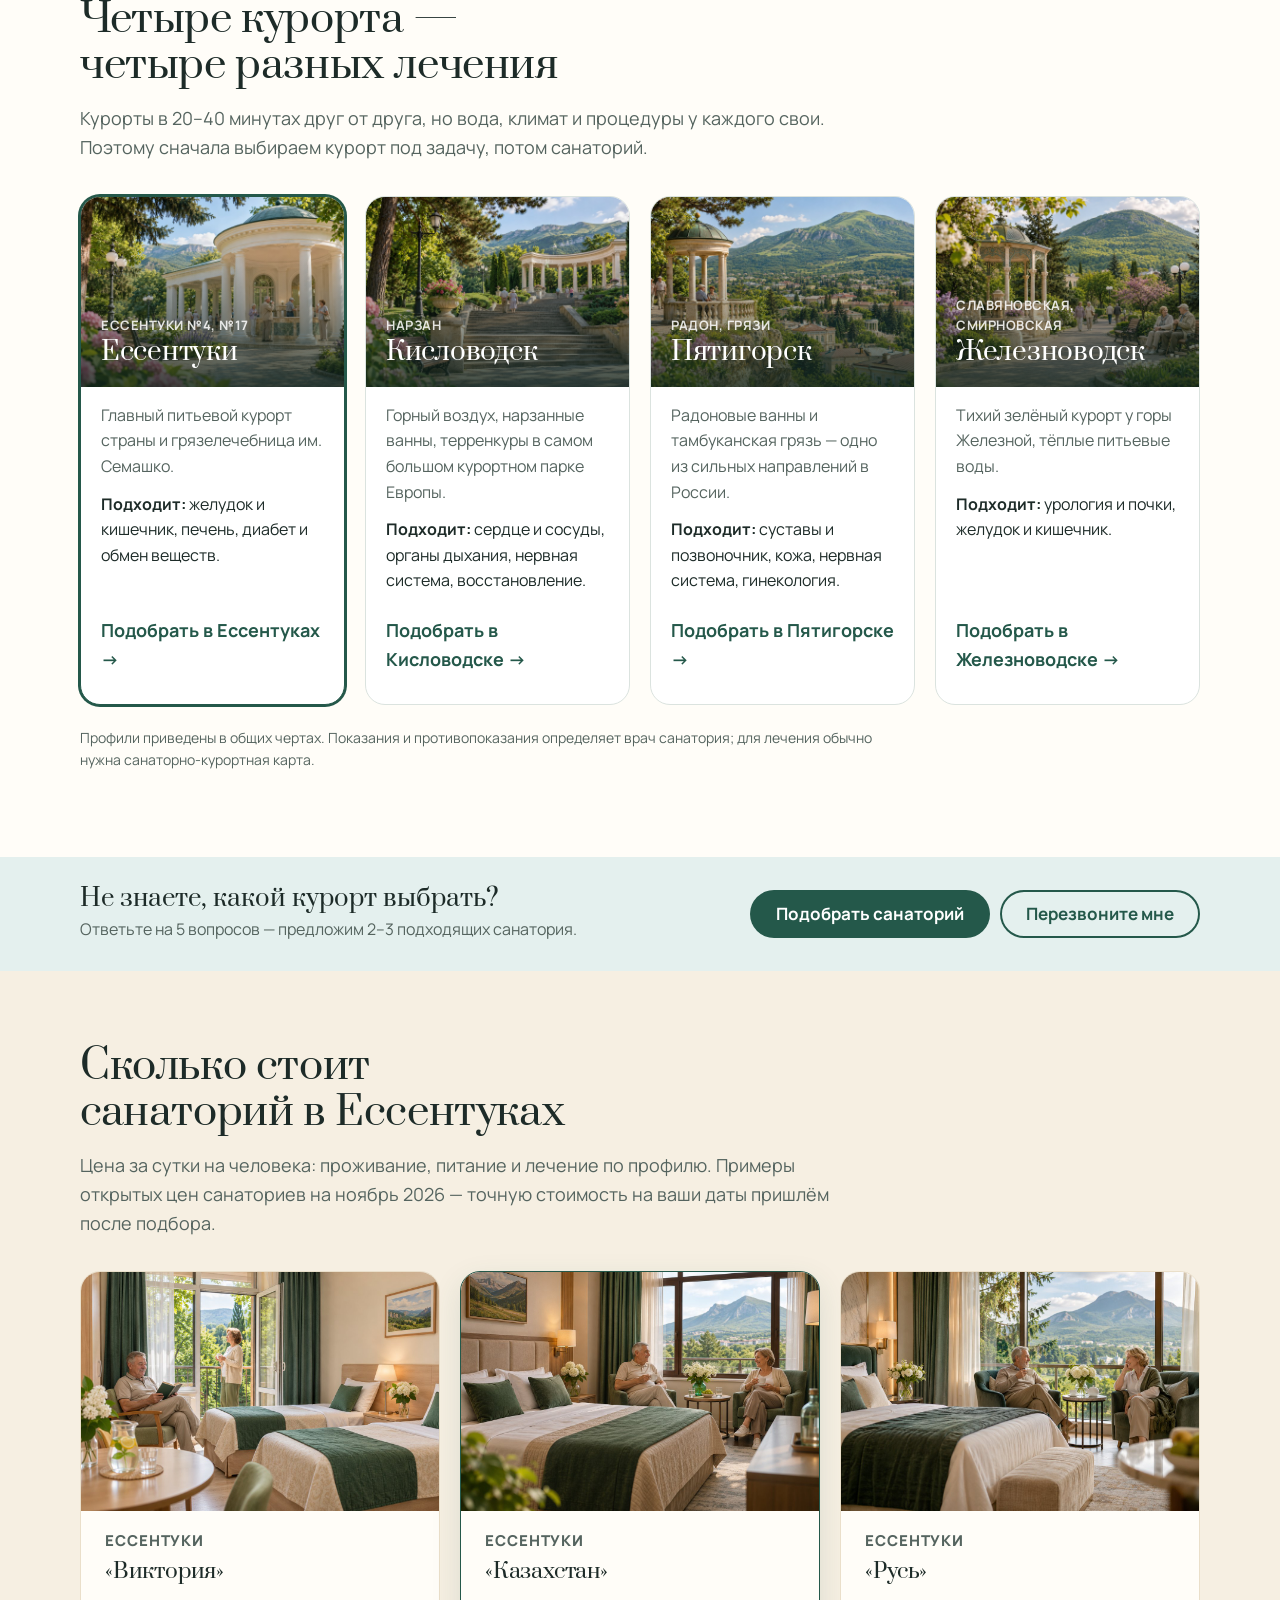
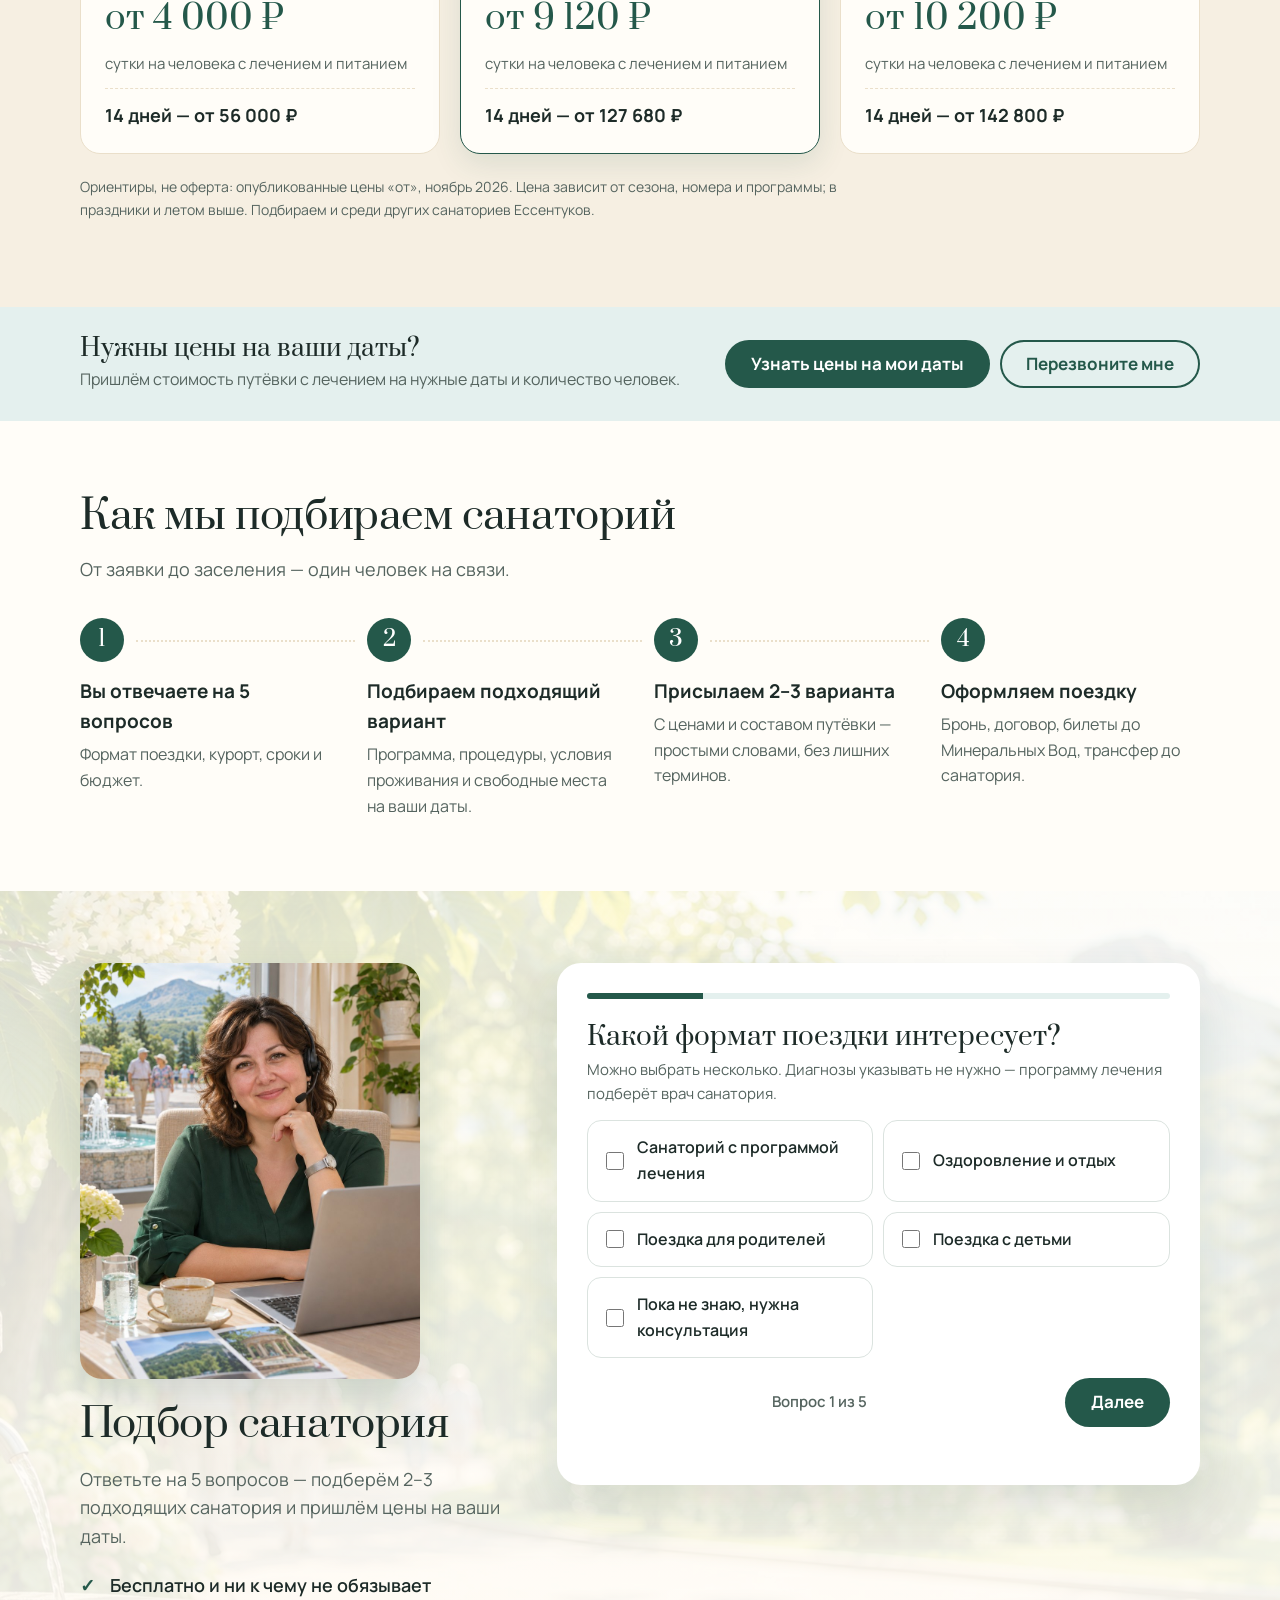
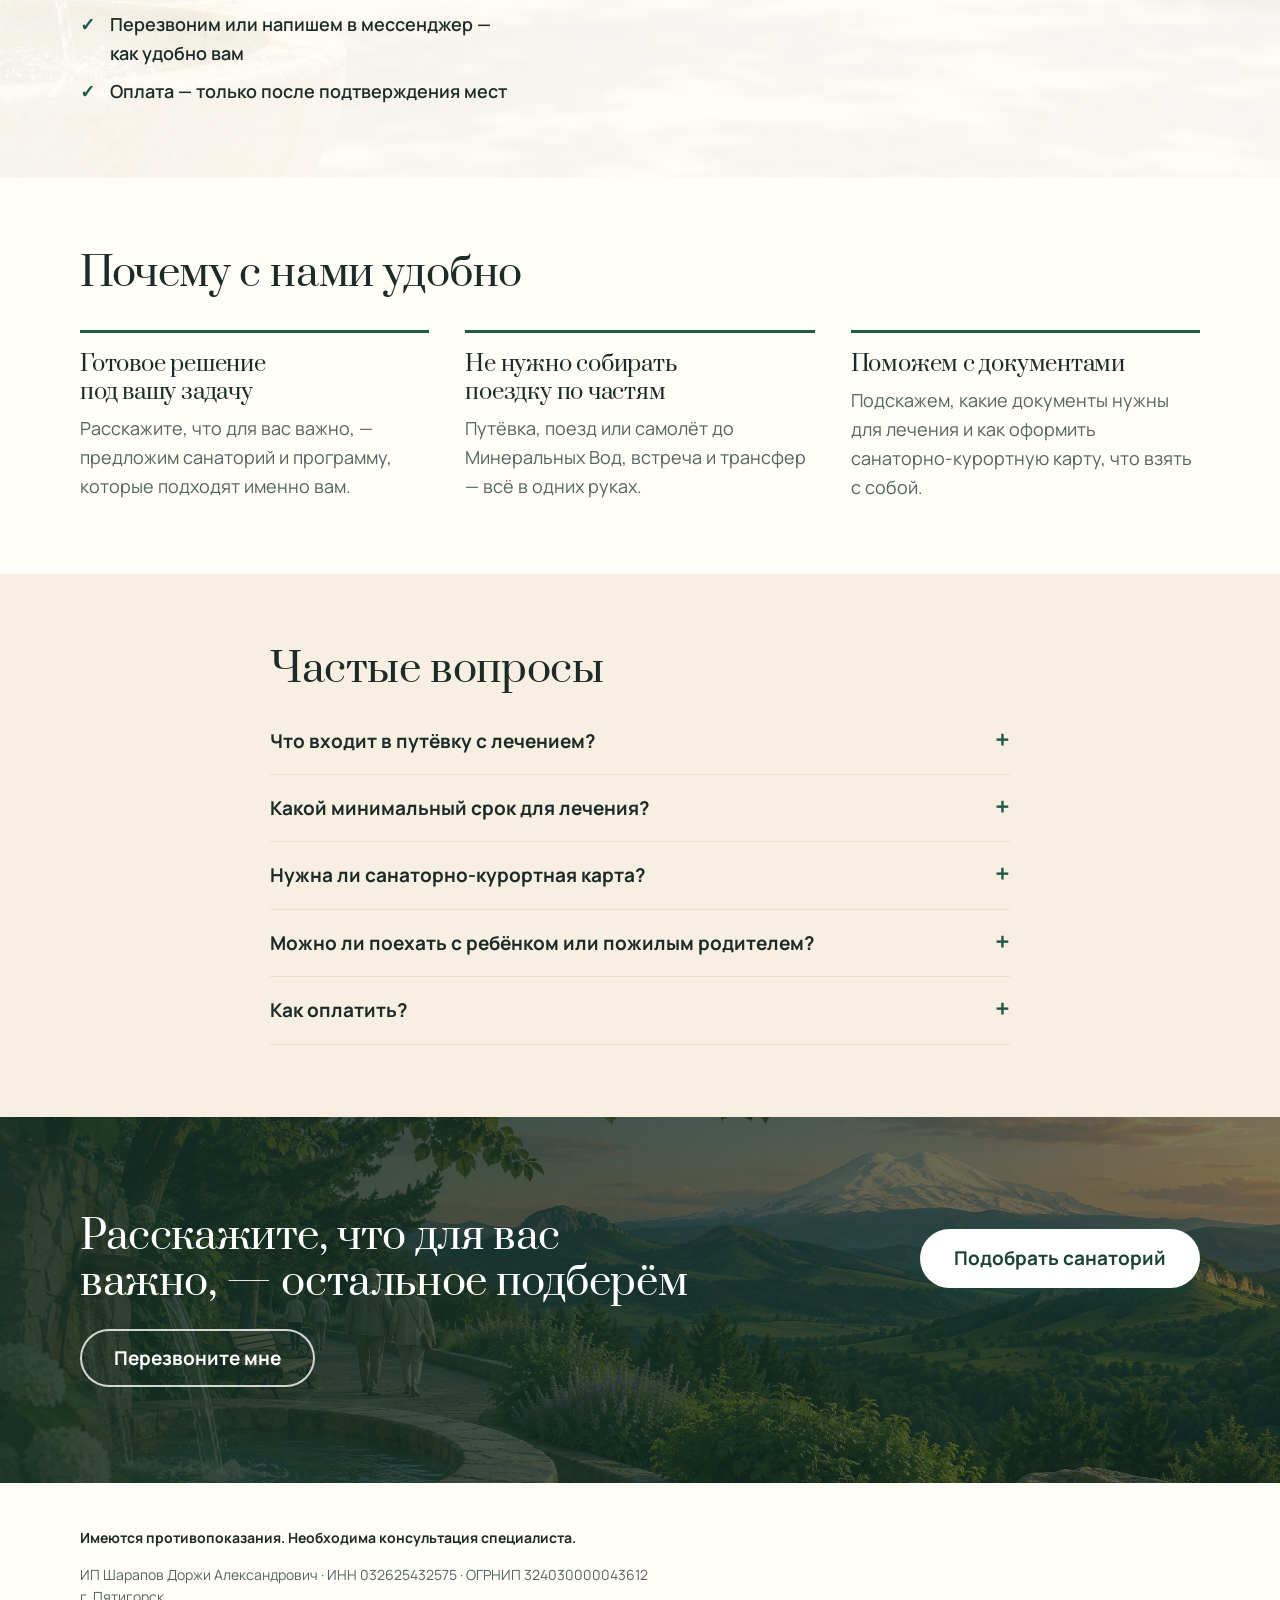
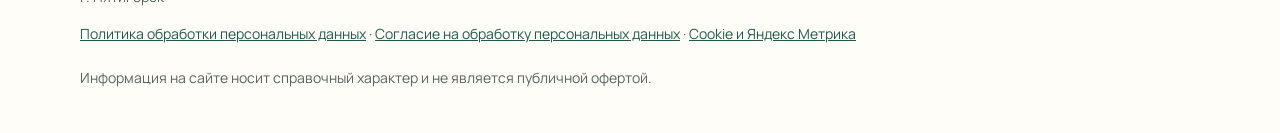
==== commit f680a9e9: "Правки по iPhone: единые подписи кнопок, опрос без переносов, тексты без противоречий Co-Authored-By" ====
--- a/essentuki/index.html
+++ b/essentuki/index.html
@@ -15,7 +15,7 @@
 <meta name="theme-color" content="#24584A">
 <link rel="preconnect" href="https://fonts.googleapis.com">
 <link rel="stylesheet" href="https://fonts.googleapis.com/css2?family=Prata&family=Manrope:wght@400;500;600;700;800&display=swap">
-<link rel="stylesheet" href="/style.css?v=10">
+<link rel="stylesheet" href="/style.css?v=11">
 </head>
 <body data-g="g2">
 <header class="top">
@@ -37,7 +37,7 @@
       <p class="lead" id="heroLead">Предложим санаторий в Ессентуках под вашу задачу и бюджет. Путёвка по цене санатория, плюс дорога и трансфер.</p>
       <div class="hero-actions">
         <a class="btn btn-lg" href="#quiz" data-goal="cta_hero">Подобрать санаторий</a>
-        <button type="button" class="btn ghost btn-lg" data-callback data-goal="cb_hero">Заказать обратный звонок</button>
+        <button type="button" class="btn ghost btn-lg" data-callback data-goal="cb_hero">Перезвоните мне</button>
         <span class="hero-note">Подбор бесплатно · перезвоним в течение рабочего дня</span>
         <span class="hero-warn">Имеются противопоказания. Необходима консультация специалиста.</span>
       </div>
@@ -110,7 +110,7 @@
       <div class="price hl"><img src="/img/price-comfort.jpg" alt="" loading="lazy" width="1200" height="800"><span class="p-cls">Ессентуки</span><h3>«Казахстан»</h3><b>от 9 120 ₽</b><span>сутки на человека с лечением и питанием</span><em>14 дней — от 127 680 ₽</em></div>
       <div class="price"><img src="/img/price-premium.jpg" alt="" loading="lazy" width="1200" height="800"><span class="p-cls">Ессентуки</span><h3>«Русь»</h3><b>от 10 200 ₽</b><span>сутки на человека с лечением и питанием</span><em>14 дней — от 142 800 ₽</em></div>
     </div>
-    <p class="fine">Ориентиры, не оферта: опубликованные цены «от», ноябрь 2026. Цена зависит от сезона, номера и программы; в праздники и летом выше. Подбираем и среди других санаториев всех четырёх курортов.</p>
+    <p class="fine">Ориентиры, не оферта: опубликованные цены «от», ноябрь 2026. Цена зависит от сезона, номера и программы; в праздники и летом выше. Подбираем и среди других санаториев Ессентуков.</p>
   </div>
 </section>
 
@@ -122,7 +122,7 @@
     <ol class="steps">
       <li><b>Вы отвечаете на 5 вопросов</b><span>Формат поездки, курорт, сроки и бюджет.</span></li>
       <li><b>Подбираем подходящий вариант</b><span>Программа, процедуры, условия проживания и свободные места на ваши даты.</span></li>
-      <li><b>Присылаем 2–3 варианта</b><span>С ценами и тем, что входит в путёвку. Объясняем разницу простыми словами.</span></li>
+      <li><b>Присылаем 2–3 варианта</b><span>С ценами и составом путёвки — простыми словами, без лишних терминов.</span></li>
       <li><b>Оформляем поездку</b><span>Бронь, договор, билеты до Минеральных Вод, трансфер до санатория.</span></li>
     </ol>
   </div>
@@ -192,12 +192,12 @@
         <label class="fld">Телефон<input name="phone" id="phone" type="tel" autocomplete="tel" value="+7 " required></label>
         <p class="qhint">Как удобнее связаться</p>
         <div class="opts four">
-          <label><input type="radio" name="channel" value="Перезвонить" checked>Перезвоните мне</label>
+          <label><input type="radio" name="channel" value="Перезвонить" checked>Звонок</label>
           <label><input type="radio" name="channel" value="WhatsApp">WhatsApp</label>
           <label><input type="radio" name="channel" value="Telegram">Telegram</label>
           <label><input type="radio" name="channel" value="MAX">MAX</label>
         </div>
-        <label class="fld">Комментарий, если есть<textarea name="comment" id="comment" rows="2" placeholder="Пожелания, город отправления. Пожалуйста, не указывайте диагнозы"></textarea></label>
+        <label class="fld">Комментарий, если есть <small class="fld-note">— без диагнозов и медицинских данных</small><textarea name="comment" id="comment" rows="2" placeholder="Пожелания, город отправления"></textarea></label>
         <label class="chk"><input type="checkbox" name="privacy_consent" id="privacy_consent" value="yes" required><span>Согласен на обработку персональных данных на условиях <a href="/consent.html" target="_blank">согласия</a> и <a href="/privacy.html" target="_blank">политики</a></span></label>
       </div>
       <div class="qnav">
@@ -221,7 +221,7 @@
     <div class="why">
       <div><h3>Готовое решение под вашу задачу</h3><p>Расскажите, что для вас важно, — предложим санаторий и программу, которые подходят именно вам.</p></div>
       <div><h3>Не нужно собирать поездку по частям</h3><p>Путёвка, поезд или самолёт до Минеральных Вод, встреча и трансфер — всё в одних руках.</p></div>
-      <div><h3>Не дороже, чем в санатории</h3><p>Стоимость путёвки — по официальной цене санатория. Подбор и консультация бесплатны.</p></div>
+      <div><h3>Поможем с документами</h3><p>Подскажем, какие документы нужны для лечения и как оформить санаторно-курортную карту, что взять с собой.</p></div>
     </div>
   </div>
 </section>
@@ -238,7 +238,7 @@
 </section>
 
 <section class="cta">
-  <div class="wrap cta-in"><h2>Расскажите, что нужно лечить — остальное подберём</h2><a class="btn btn-lg light" href="#quiz" data-goal="cta_bottom">Подобрать санаторий</a><button type="button" class="btn btn-lg ghost-light" data-callback data-goal="cb_bottom">Обратный звонок</button></div>
+  <div class="wrap cta-in"><h2>Расскажите, что для вас важно, — остальное подберём</h2><a class="btn btn-lg light" href="#quiz" data-goal="cta_bottom">Подобрать санаторий</a><button type="button" class="btn btn-lg ghost-light" data-callback data-goal="cb_bottom">Перезвоните мне</button></div>
 </section>
 
 <footer class="foot">
@@ -266,7 +266,7 @@
 </div>
 <div class="sticky" id="sticky"><a class="btn" href="#quiz" data-goal="cta_sticky">Подобрать санаторий</a><button type="button" class="btn ghost" data-callback data-goal="cb_sticky" aria-label="Заказать обратный звонок">Перезвоните</button></div>
 <div class="ck" id="ck" hidden><p>Сайт использует cookie и сервис Яндекс Метрика для статистики посещений. Продолжая пользоваться сайтом, вы соглашаетесь с этим. Подробнее — в <a href="/privacy.html#cookie">политике</a>.</p><button type="button" class="btn btn-sm" id="ckOk">Понятно</button></div>
-<script src="/config.js?v=10"></script>
-<script src="/app.js?v=10"></script>
+<script src="/config.js?v=11"></script>
+<script src="/app.js?v=11"></script>
 </body>
 </html>
--- a/style.css
+++ b/style.css
@@ -200,3 +200,15 @@
   .lead{font-size:16px;line-height:1.45;margin-bottom:16px}
   .hero-actions{gap:10px}.hero-actions .btn-lg{padding:15px 22px;font-size:17px}
 }
+
+/* Правки по iPhone */
+.fld-note{font-weight:500;color:var(--muted);font-size:13px}
+.opts label{overflow-wrap:normal;word-break:normal;hyphens:none}
+@media(max-width:720px){
+  .top-cta{display:none}
+  .qnav{display:grid;grid-template-columns:auto 1fr;gap:12px}
+  .qnav .prog{grid-column:1/-1;grid-row:1;margin:0;text-align:center}
+  .qnav #back{grid-column:1}.qnav #next,.qnav #send{grid-column:2;white-space:nowrap}
+  .qnav #back[hidden]+.prog+#next,.qnav #back[hidden]~#next{grid-column:1/-1}
+  .sticky .ghost{padding-inline:14px}
+}
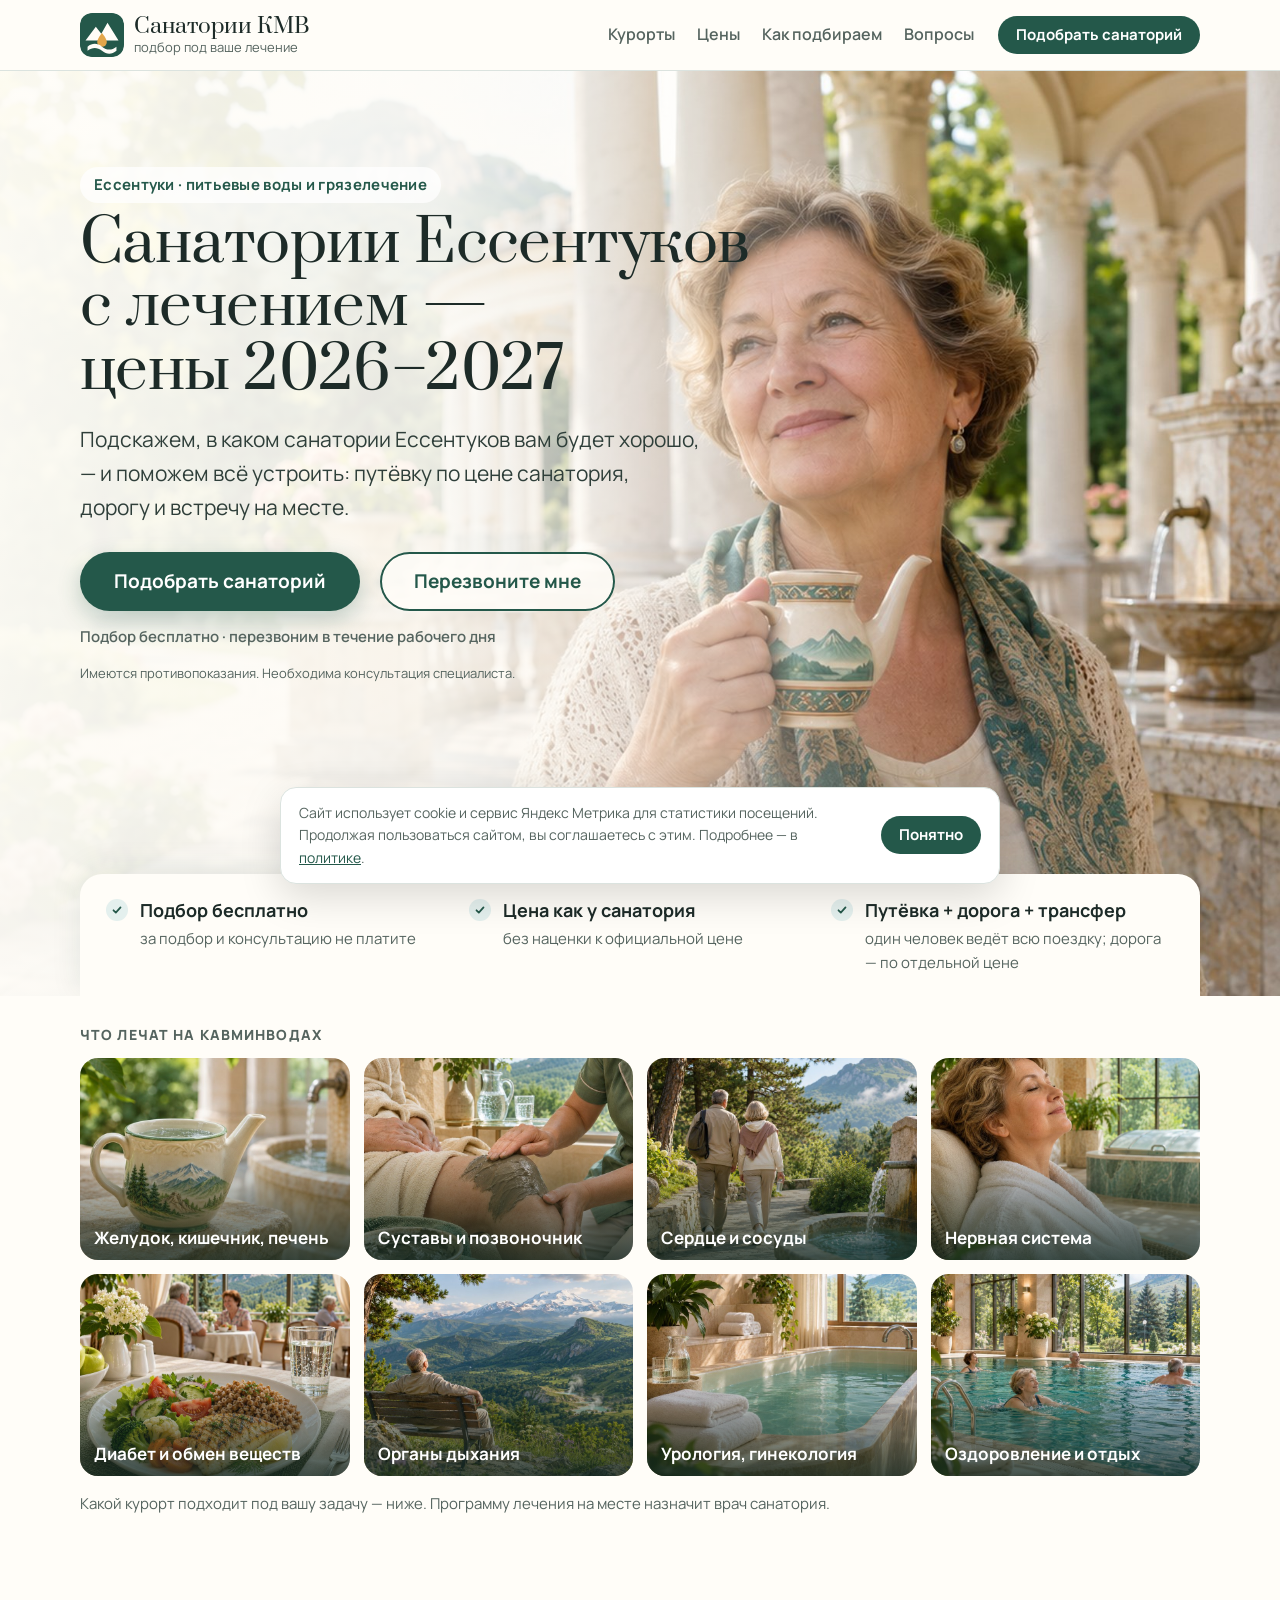
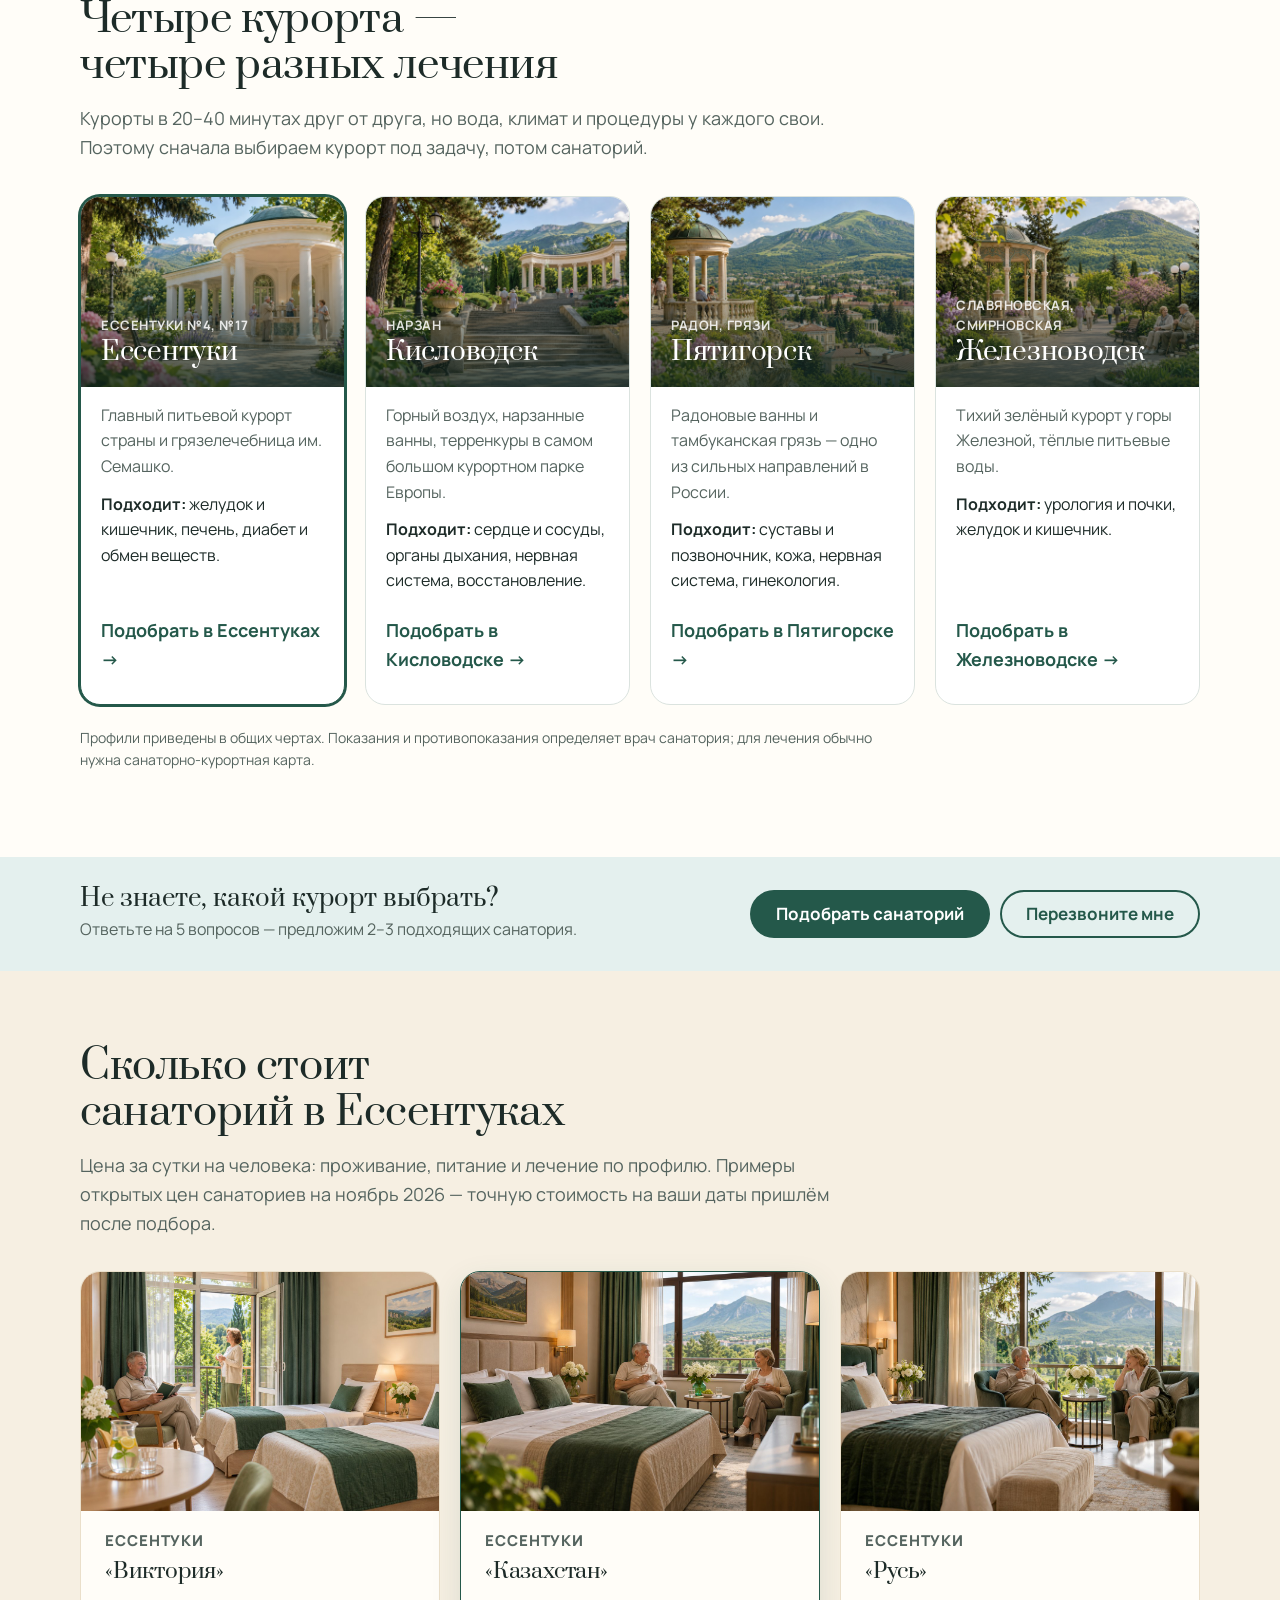
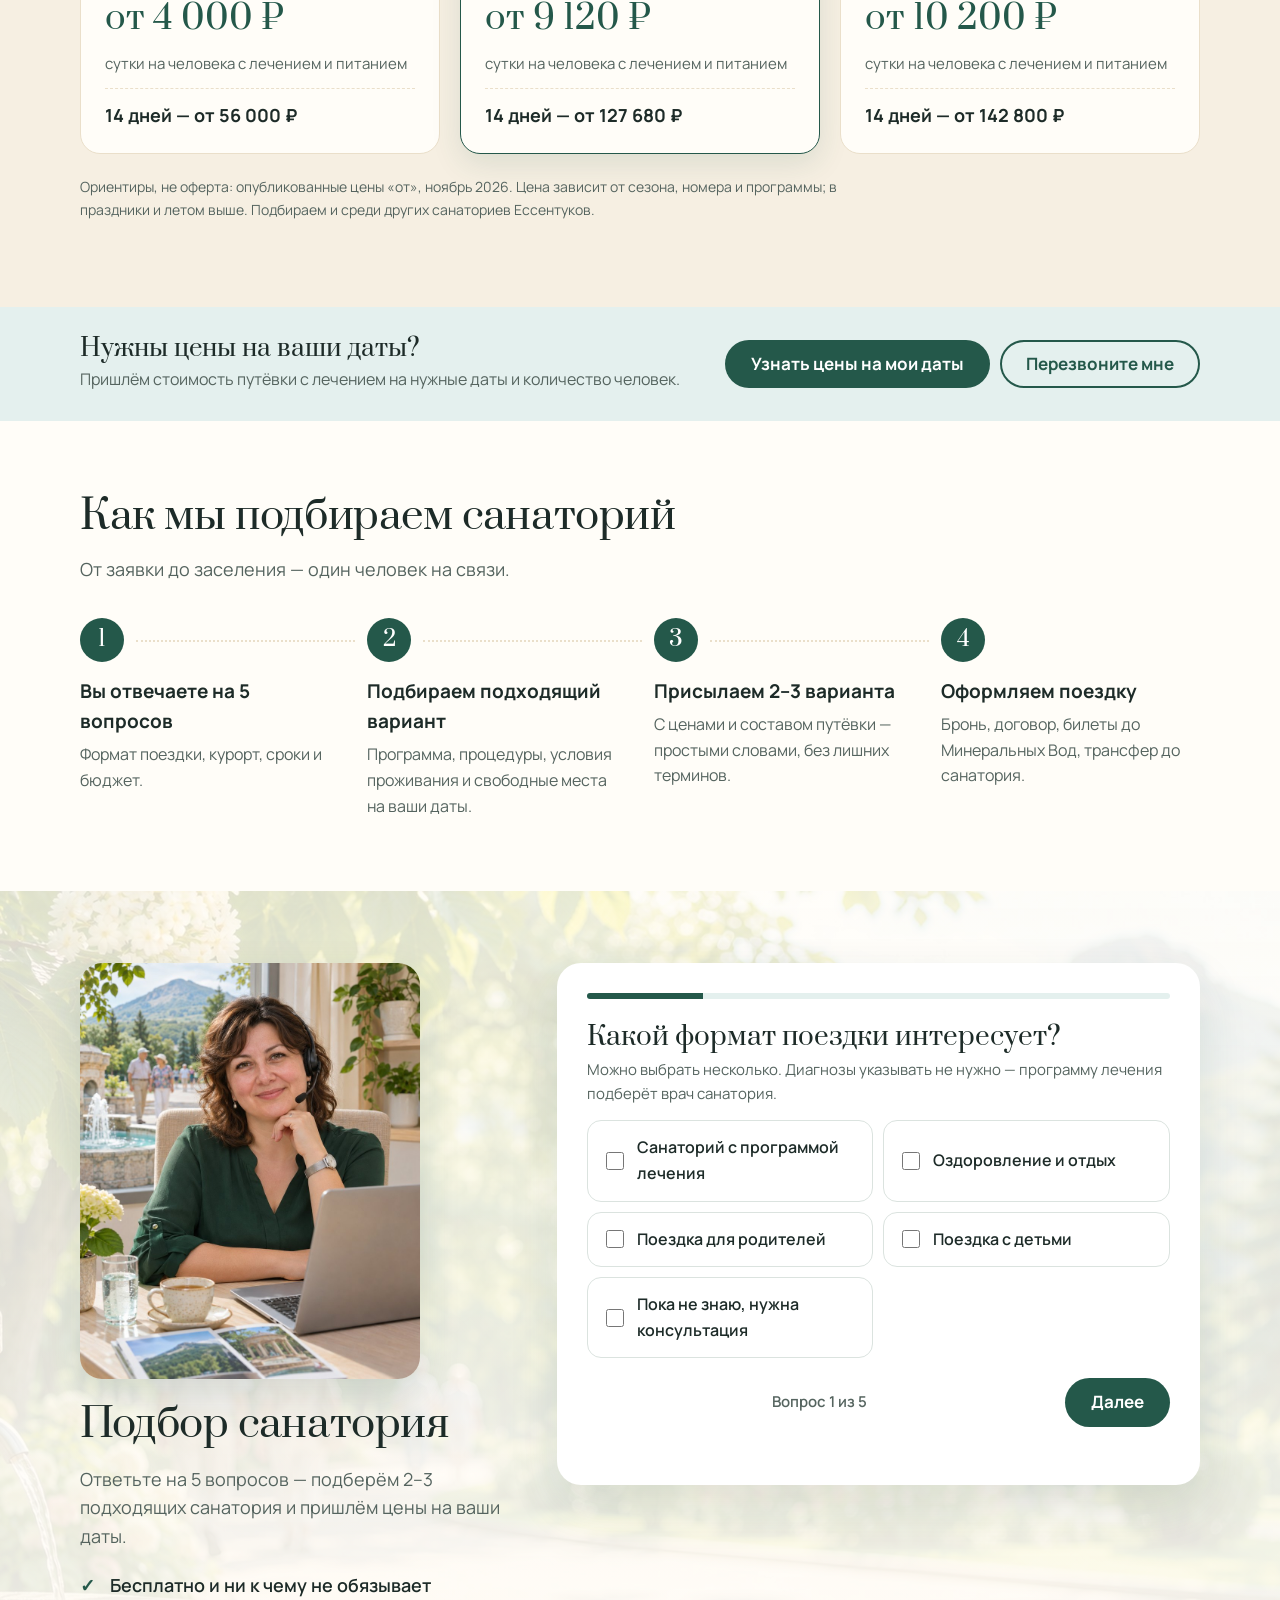
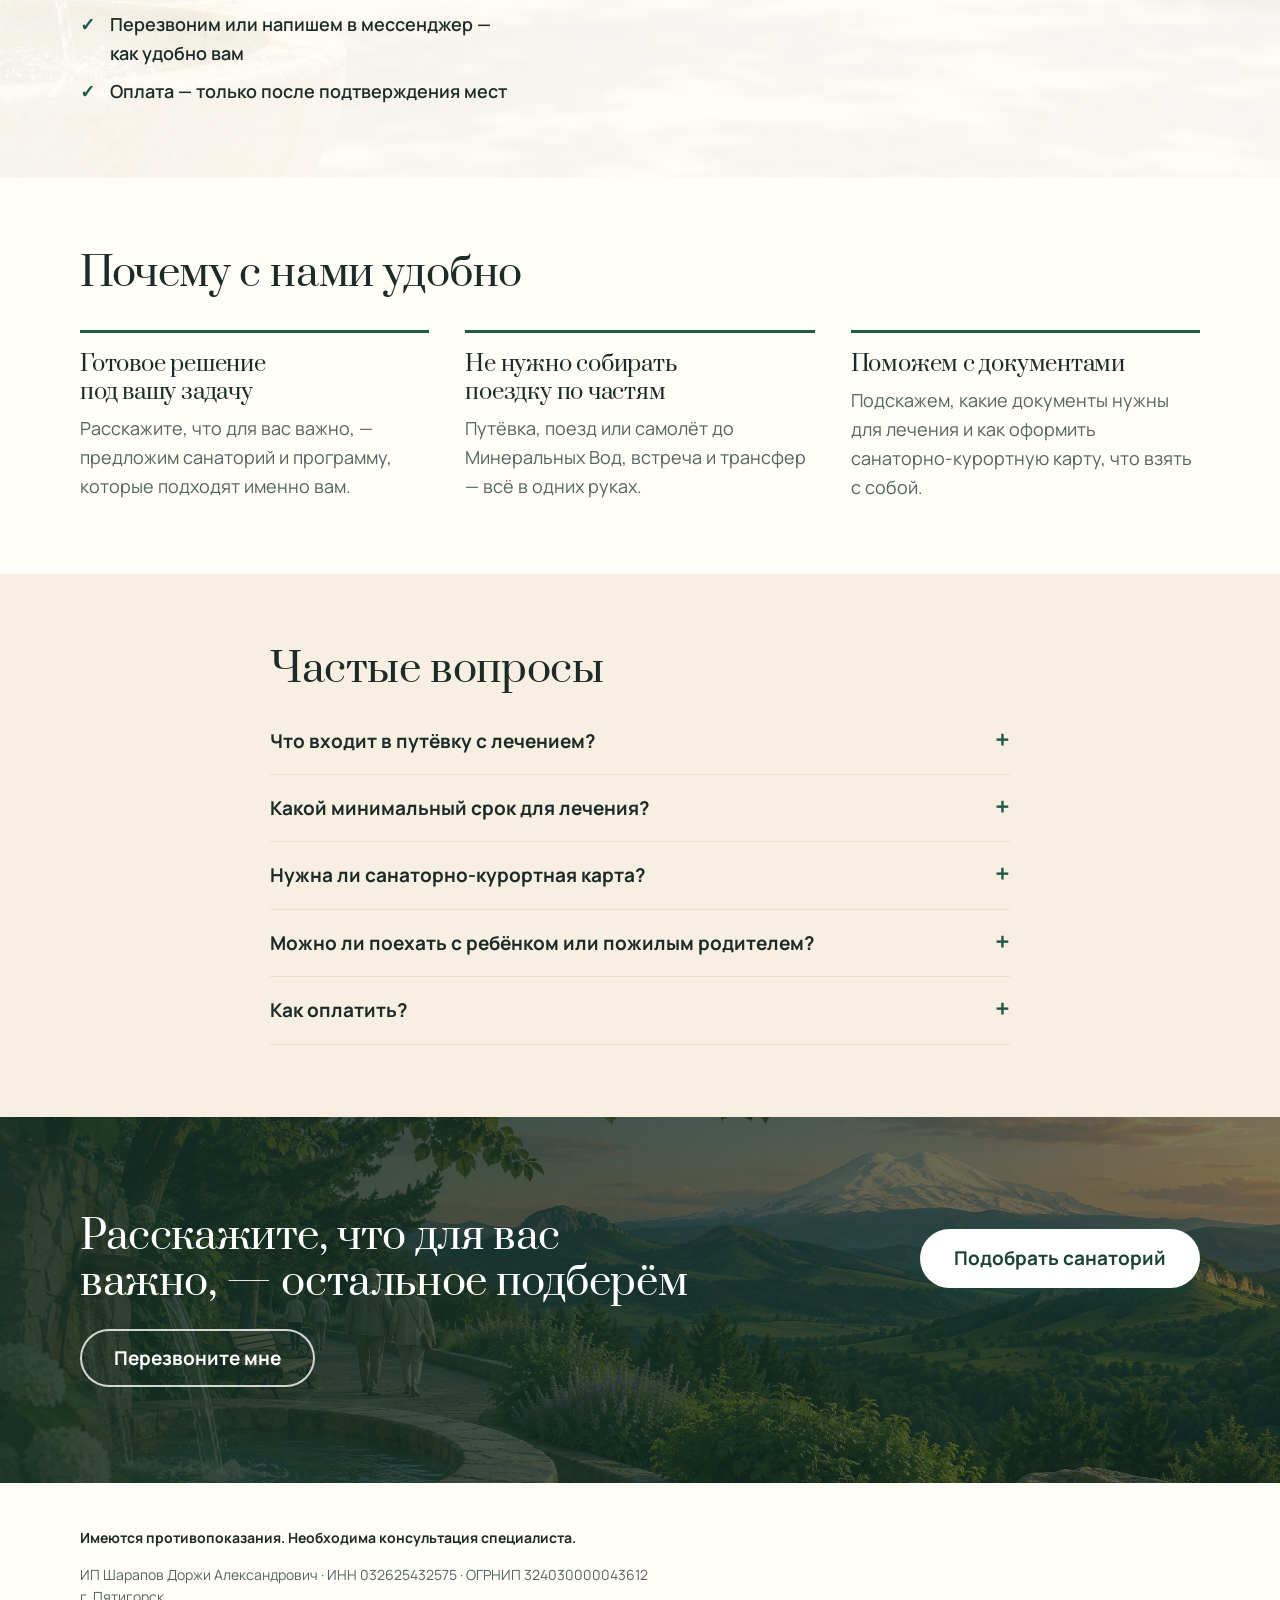
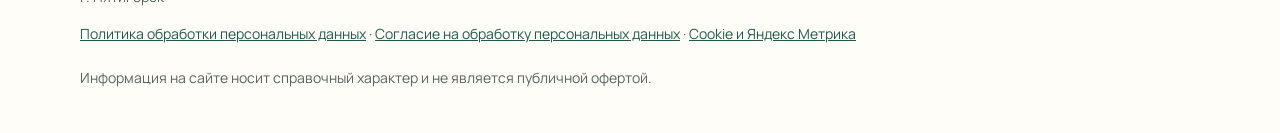
==== commit 24f557fb: "Hero: более человечный подзаголовок на всех страницах Co-Authored-By: Claude Opus 5.5 <noreply@anthr" ====
--- a/essentuki/index.html
+++ b/essentuki/index.html
@@ -15,7 +15,7 @@
 <meta name="theme-color" content="#24584A">
 <link rel="preconnect" href="https://fonts.googleapis.com">
 <link rel="stylesheet" href="https://fonts.googleapis.com/css2?family=Prata&family=Manrope:wght@400;500;600;700;800&display=swap">
-<link rel="stylesheet" href="/style.css?v=11">
+<link rel="stylesheet" href="/style.css?v=12">
 </head>
 <body data-g="g2">
 <header class="top">
@@ -34,7 +34,7 @@
     <div class="hero-copy">
       <p class="kicker" id="heroKicker">Ессентуки · питьевые воды и грязелечение</p>
       <h1 id="heroTitle">Санатории Ессентуков с лечением — цены 2026–2027</h1>
-      <p class="lead" id="heroLead">Предложим санаторий в Ессентуках под вашу задачу и бюджет. Путёвка по цене санатория, плюс дорога и трансфер.</p>
+      <p class="lead" id="heroLead">Подскажем, в каком санатории Ессентуков вам будет хорошо, — и поможем всё устроить: путёвку по цене санатория, дорогу и встречу на месте.</p>
       <div class="hero-actions">
         <a class="btn btn-lg" href="#quiz" data-goal="cta_hero">Подобрать санаторий</a>
         <button type="button" class="btn ghost btn-lg" data-callback data-goal="cb_hero">Перезвоните мне</button>
@@ -266,7 +266,7 @@
 </div>
 <div class="sticky" id="sticky"><a class="btn" href="#quiz" data-goal="cta_sticky">Подобрать санаторий</a><button type="button" class="btn ghost" data-callback data-goal="cb_sticky" aria-label="Заказать обратный звонок">Перезвоните</button></div>
 <div class="ck" id="ck" hidden><p>Сайт использует cookie и сервис Яндекс Метрика для статистики посещений. Продолжая пользоваться сайтом, вы соглашаетесь с этим. Подробнее — в <a href="/privacy.html#cookie">политике</a>.</p><button type="button" class="btn btn-sm" id="ckOk">Понятно</button></div>
-<script src="/config.js?v=11"></script>
-<script src="/app.js?v=11"></script>
+<script src="/config.js?v=12"></script>
+<script src="/app.js?v=12"></script>
 </body>
 </html>
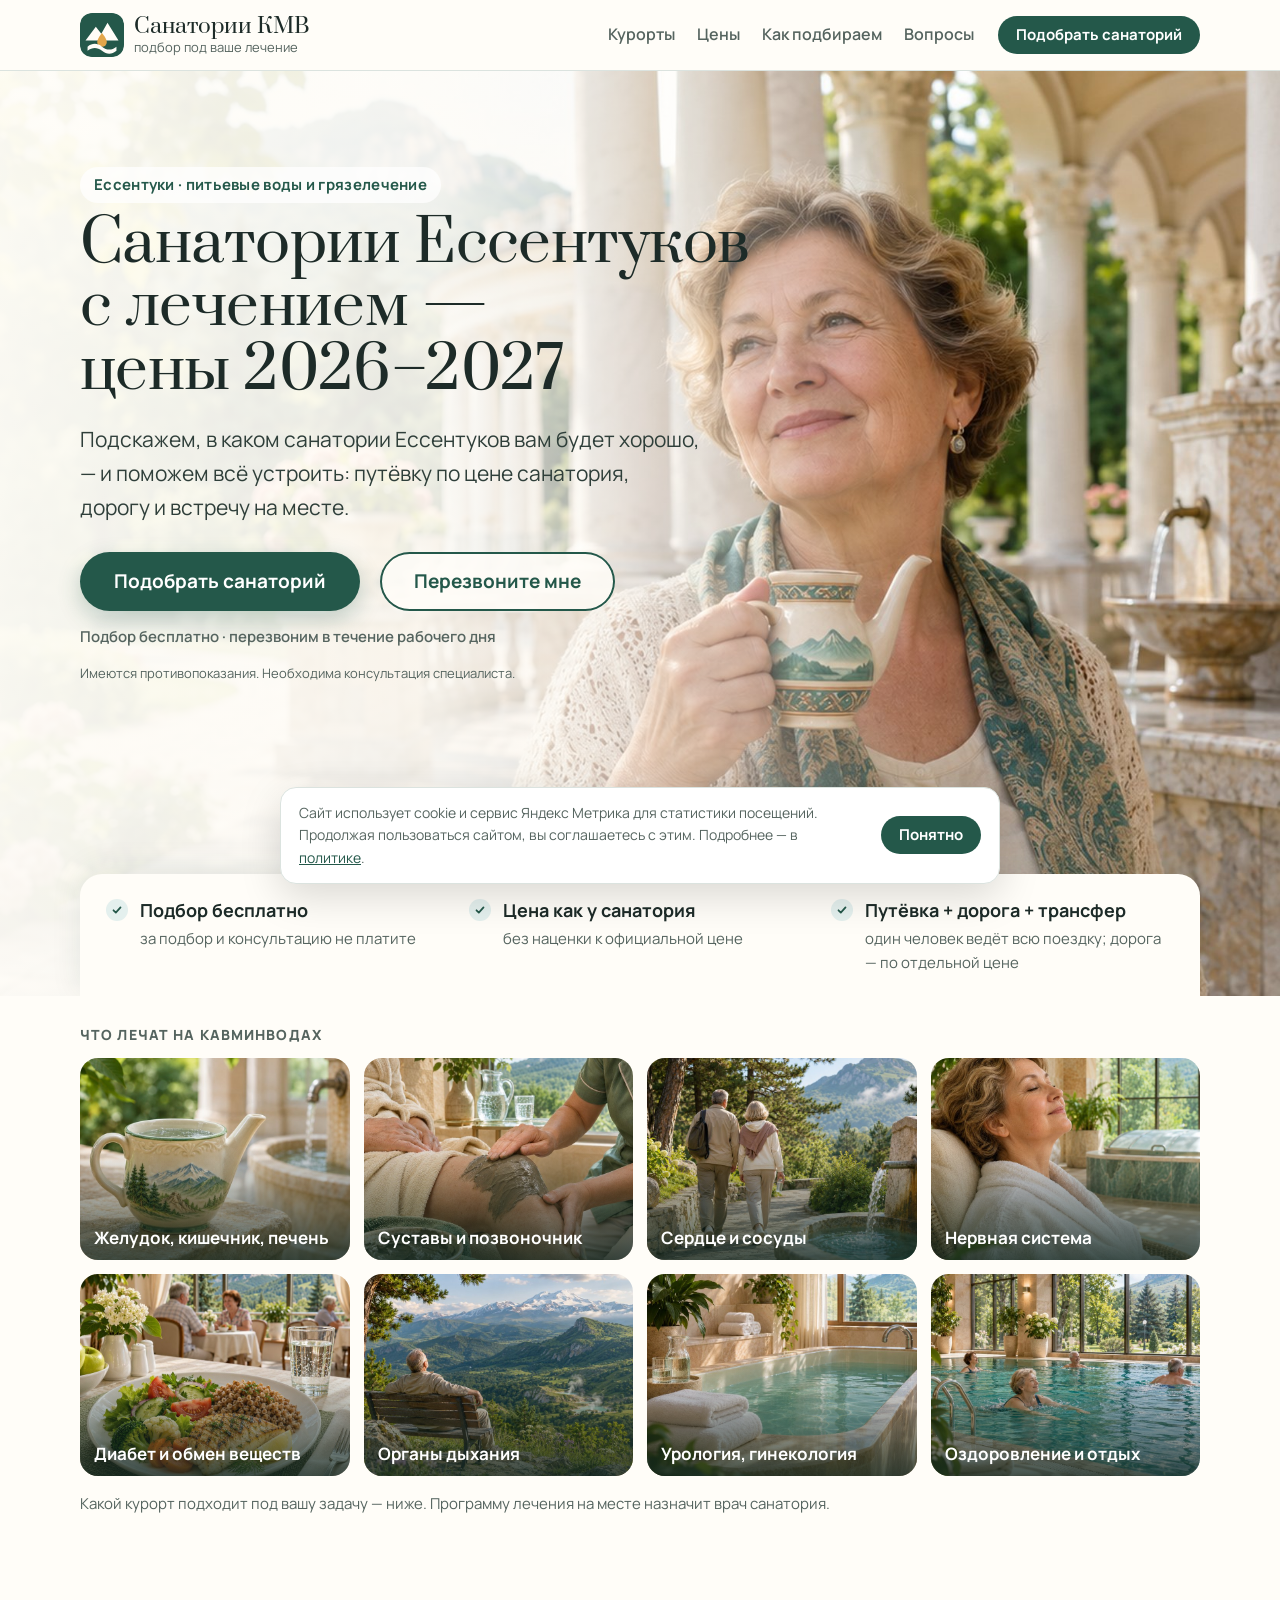
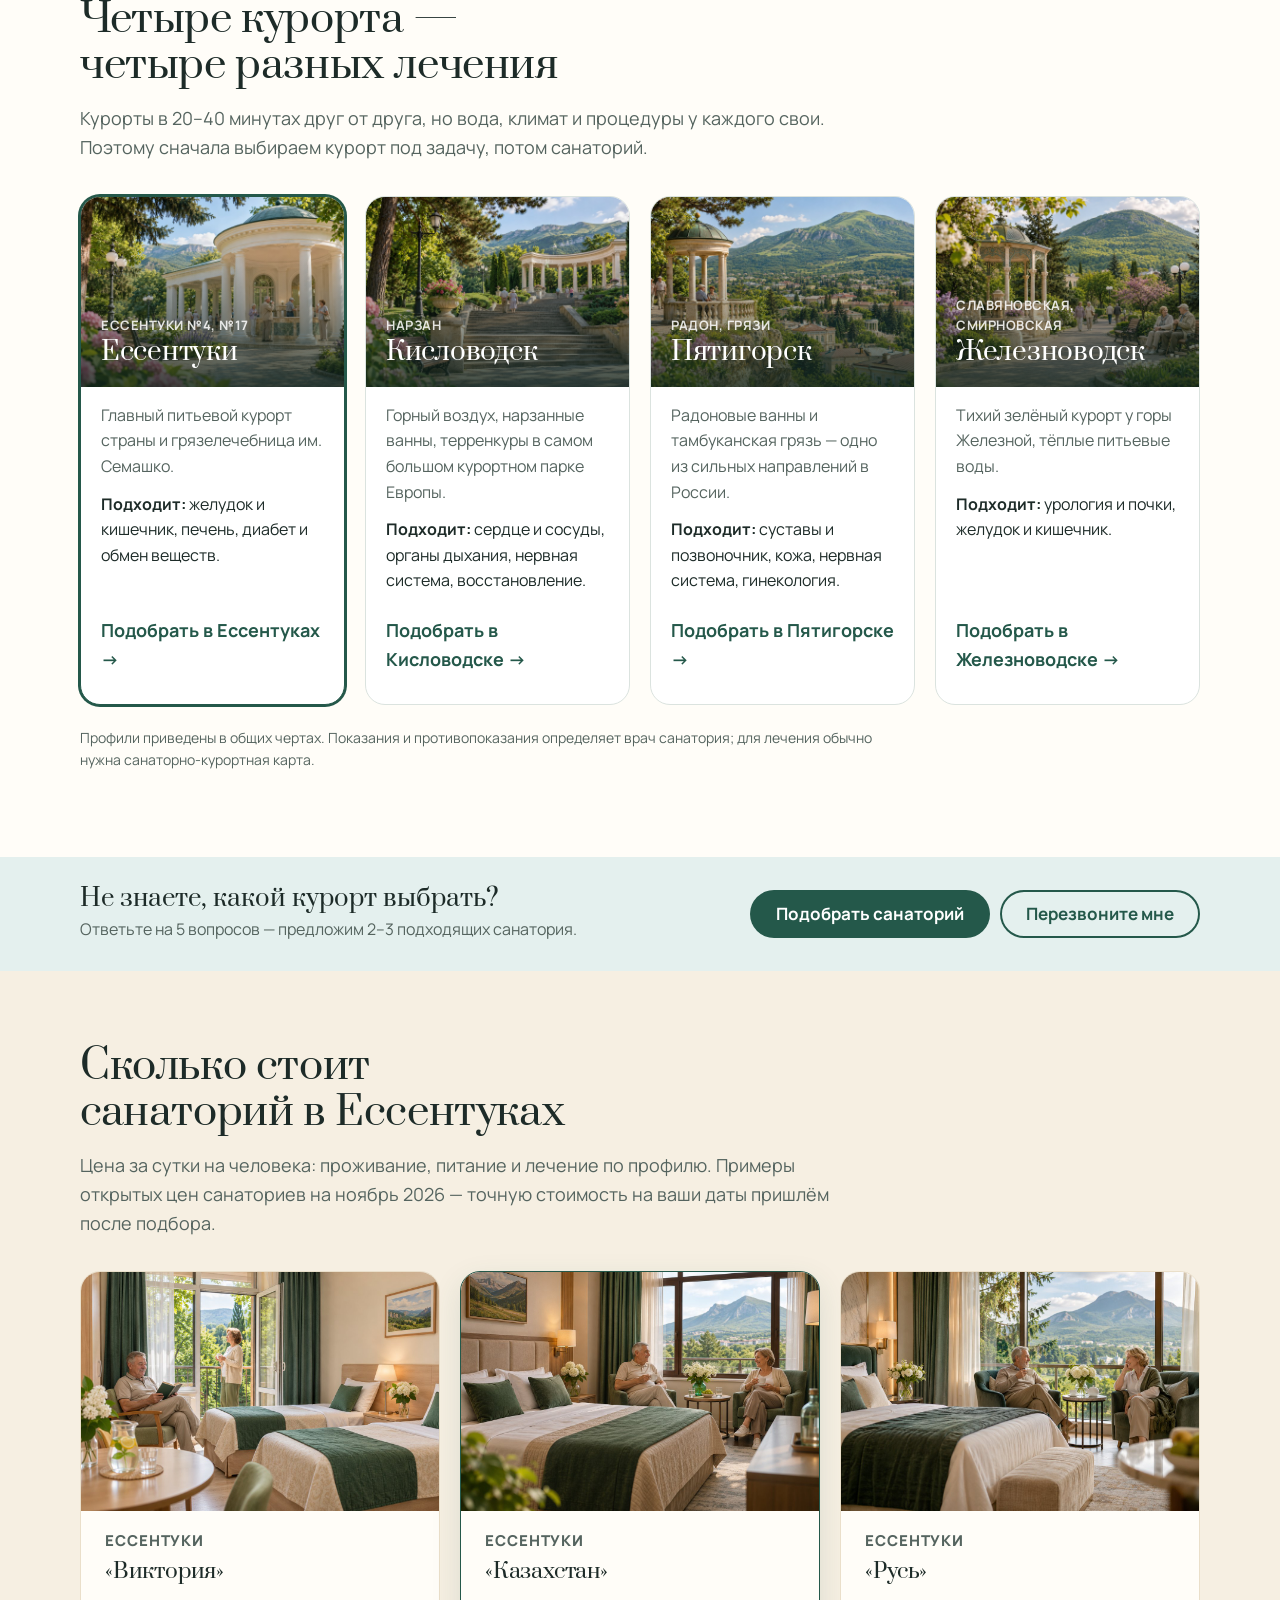
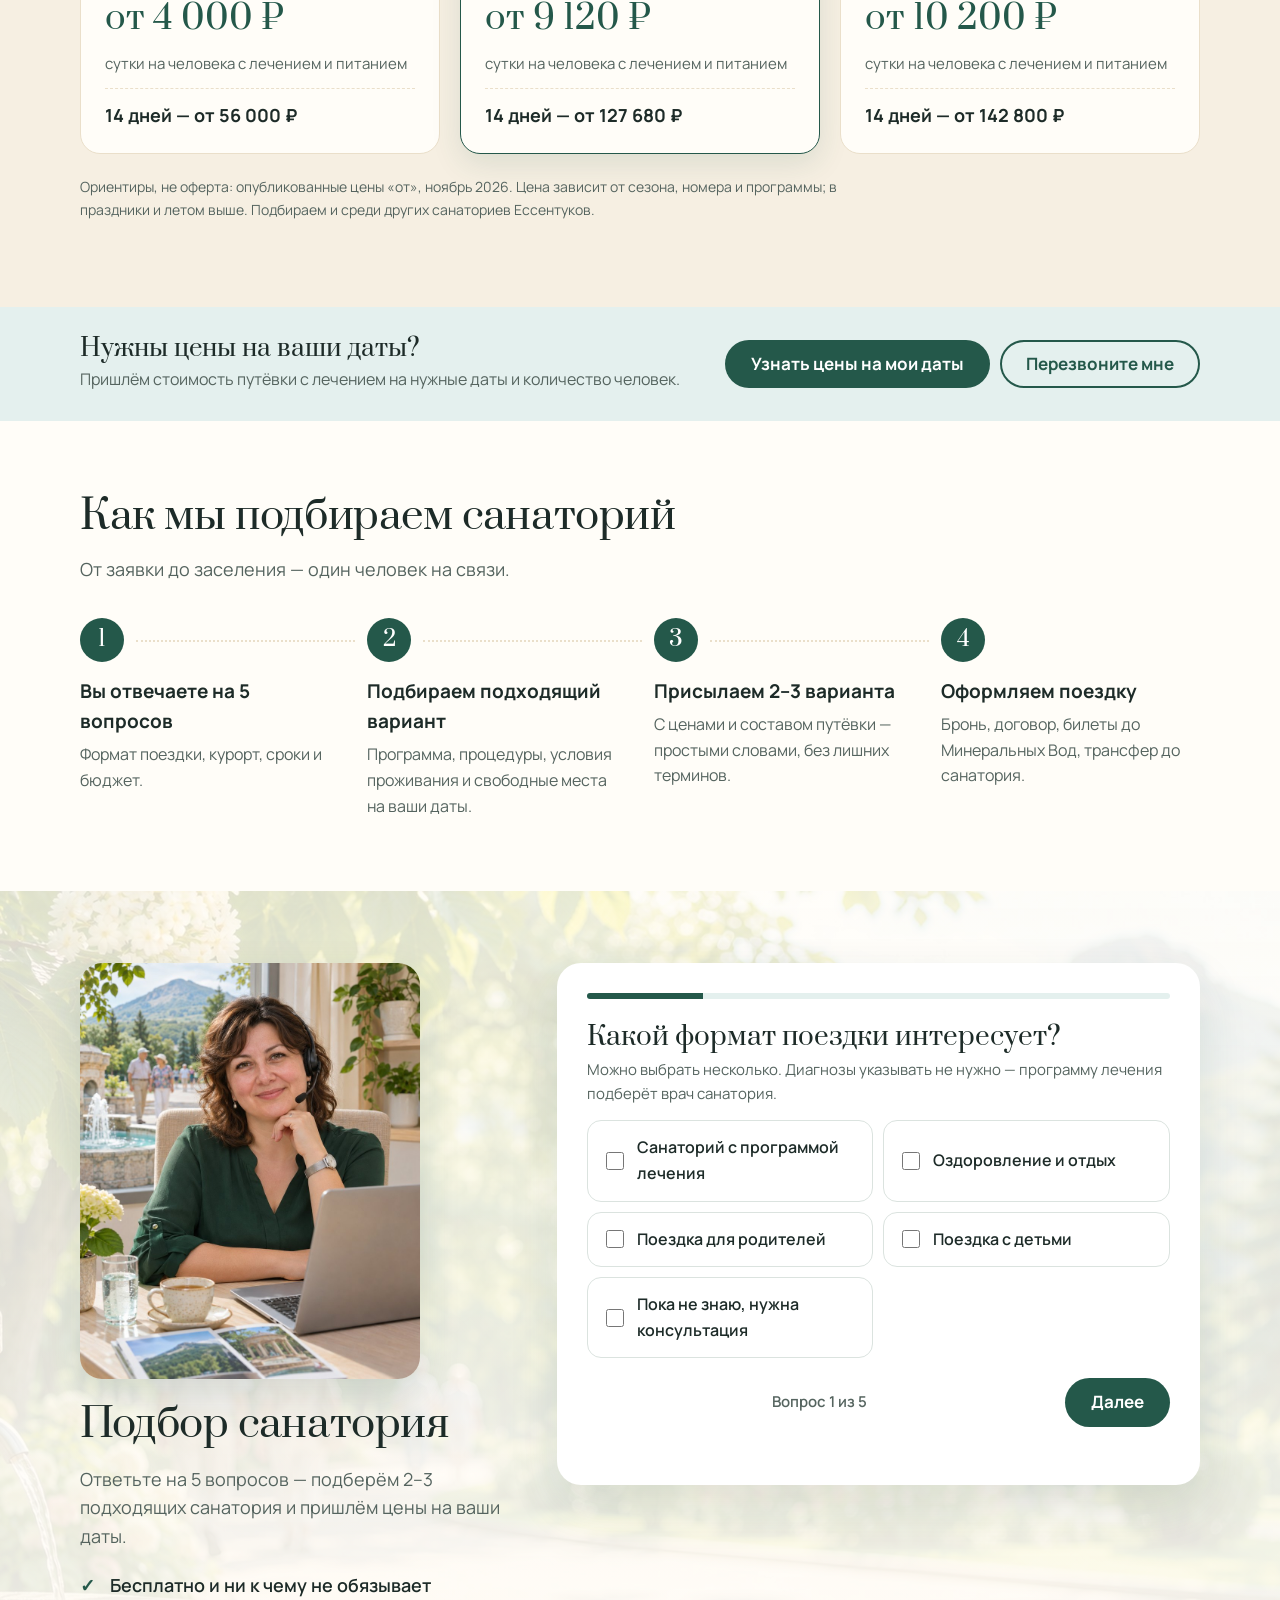
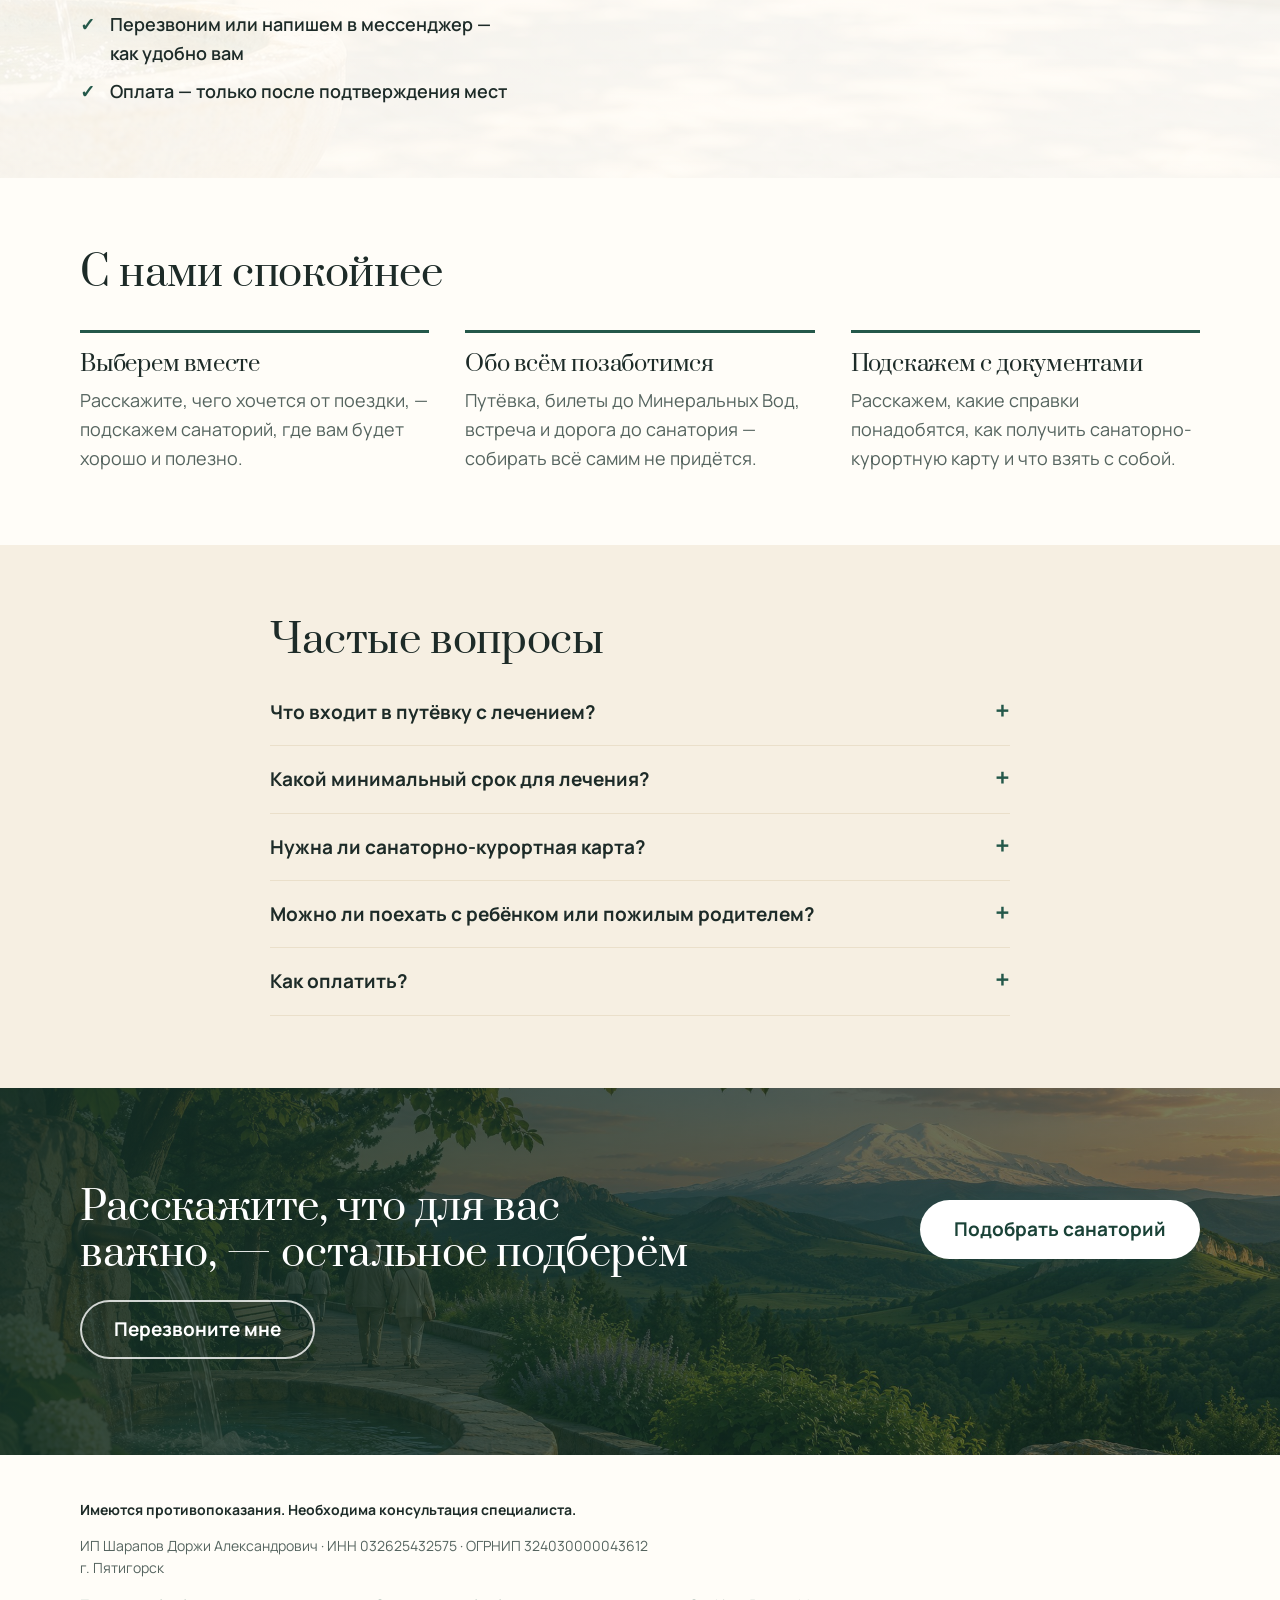
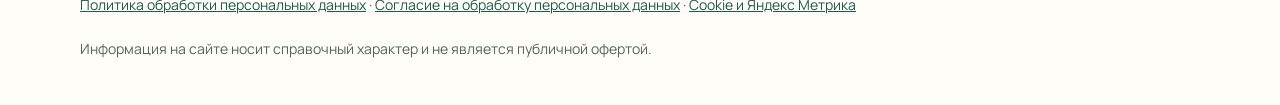
==== commit 728502b3: "Блок «С нами спокойнее» — человечнее Co-Authored-By: Claude Opus 5.5 <noreply@anthropic.com>" ====
--- a/essentuki/index.html
+++ b/essentuki/index.html
@@ -15,7 +15,7 @@
 <meta name="theme-color" content="#24584A">
 <link rel="preconnect" href="https://fonts.googleapis.com">
 <link rel="stylesheet" href="https://fonts.googleapis.com/css2?family=Prata&family=Manrope:wght@400;500;600;700;800&display=swap">
-<link rel="stylesheet" href="/style.css?v=12">
+<link rel="stylesheet" href="/style.css?v=13">
 </head>
 <body data-g="g2">
 <header class="top">
@@ -217,11 +217,11 @@
 
 <section class="block">
   <div class="wrap">
-    <div class="sec-head"><h2>Почему с нами удобно</h2></div>
+    <div class="sec-head"><h2>С нами спокойнее</h2></div>
     <div class="why">
-      <div><h3>Готовое решение под вашу задачу</h3><p>Расскажите, что для вас важно, — предложим санаторий и программу, которые подходят именно вам.</p></div>
-      <div><h3>Не нужно собирать поездку по частям</h3><p>Путёвка, поезд или самолёт до Минеральных Вод, встреча и трансфер — всё в одних руках.</p></div>
-      <div><h3>Поможем с документами</h3><p>Подскажем, какие документы нужны для лечения и как оформить санаторно-курортную карту, что взять с собой.</p></div>
+      <div><h3>Выберем вместе</h3><p>Расскажите, чего хочется от поездки, — подскажем санаторий, где вам будет хорошо и полезно.</p></div>
+      <div><h3>Обо всём позаботимся</h3><p>Путёвка, билеты до Минеральных Вод, встреча и дорога до санатория — собирать всё самим не придётся.</p></div>
+      <div><h3>Подскажем с документами</h3><p>Расскажем, какие справки понадобятся, как получить санаторно-курортную карту и что взять с собой.</p></div>
     </div>
   </div>
 </section>
@@ -266,7 +266,7 @@
 </div>
 <div class="sticky" id="sticky"><a class="btn" href="#quiz" data-goal="cta_sticky">Подобрать санаторий</a><button type="button" class="btn ghost" data-callback data-goal="cb_sticky" aria-label="Заказать обратный звонок">Перезвоните</button></div>
 <div class="ck" id="ck" hidden><p>Сайт использует cookie и сервис Яндекс Метрика для статистики посещений. Продолжая пользоваться сайтом, вы соглашаетесь с этим. Подробнее — в <a href="/privacy.html#cookie">политике</a>.</p><button type="button" class="btn btn-sm" id="ckOk">Понятно</button></div>
-<script src="/config.js?v=12"></script>
-<script src="/app.js?v=12"></script>
+<script src="/config.js?v=13"></script>
+<script src="/app.js?v=13"></script>
 </body>
 </html>
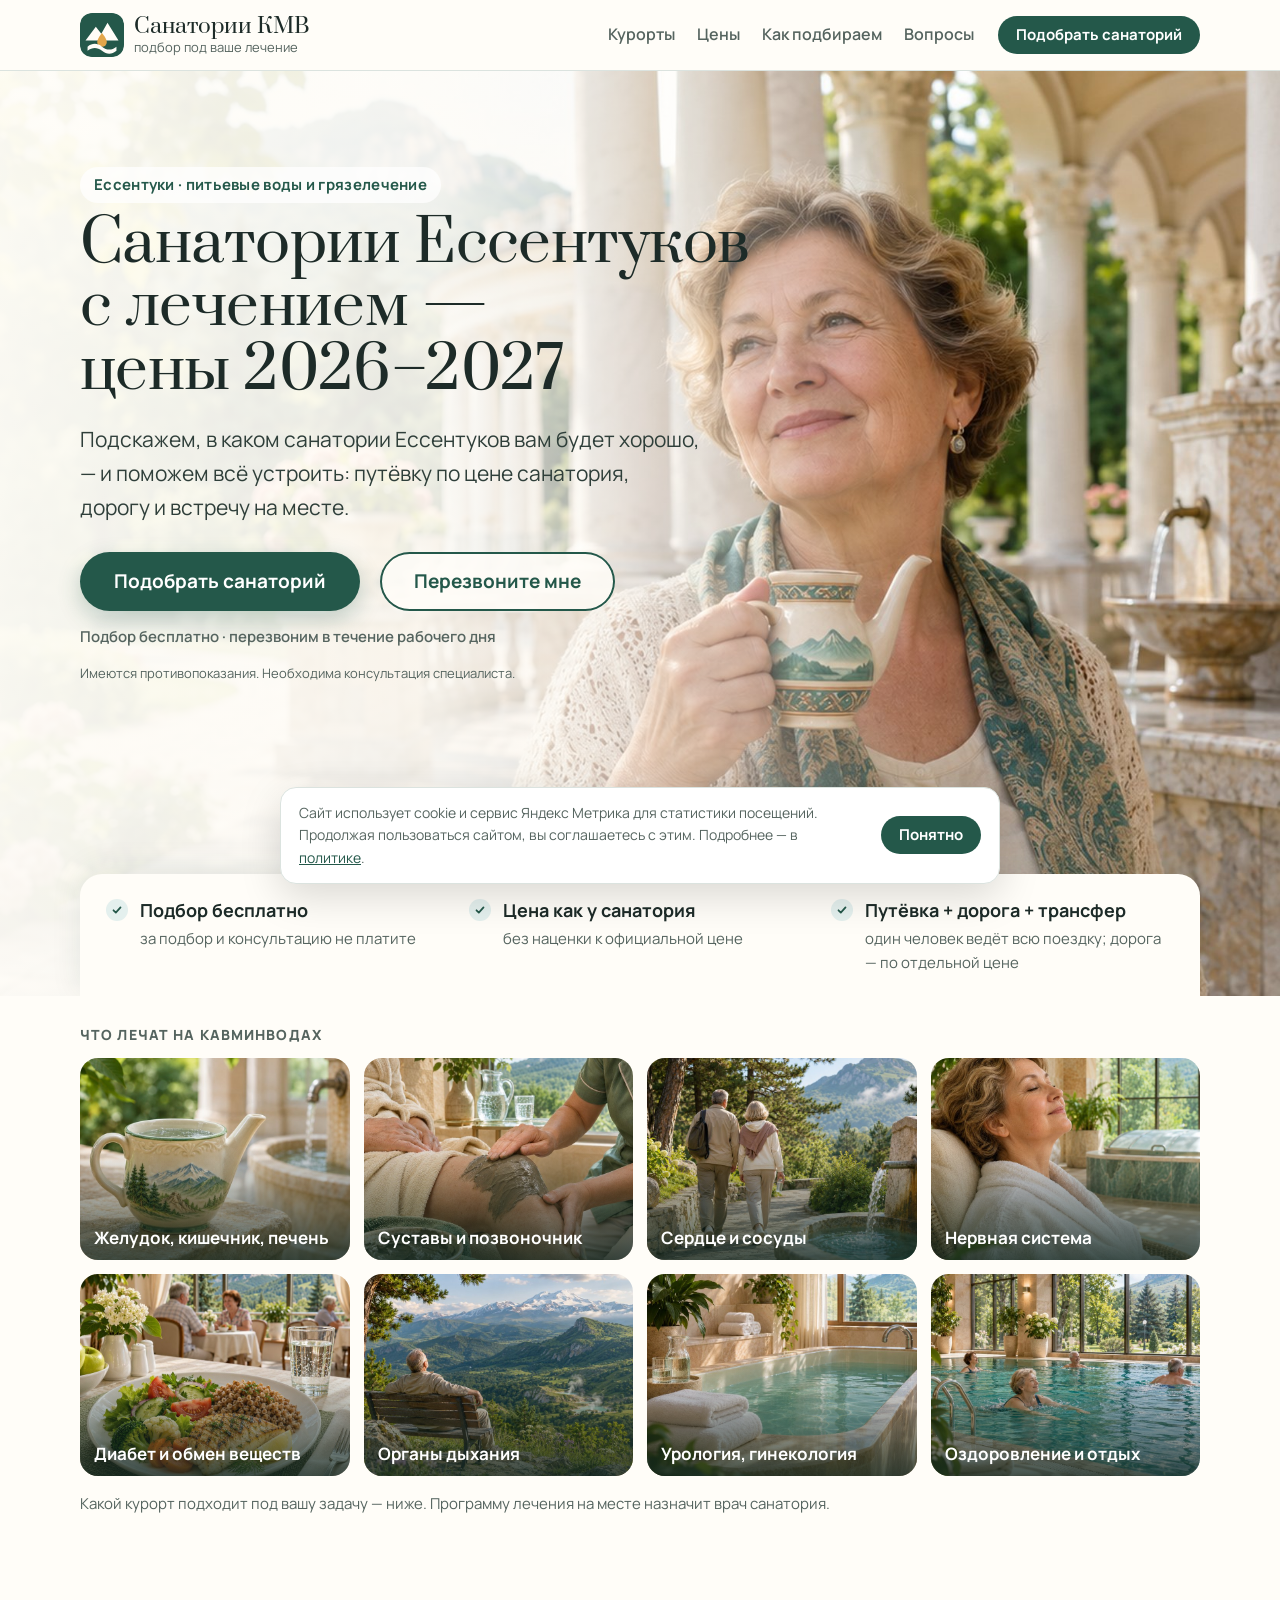
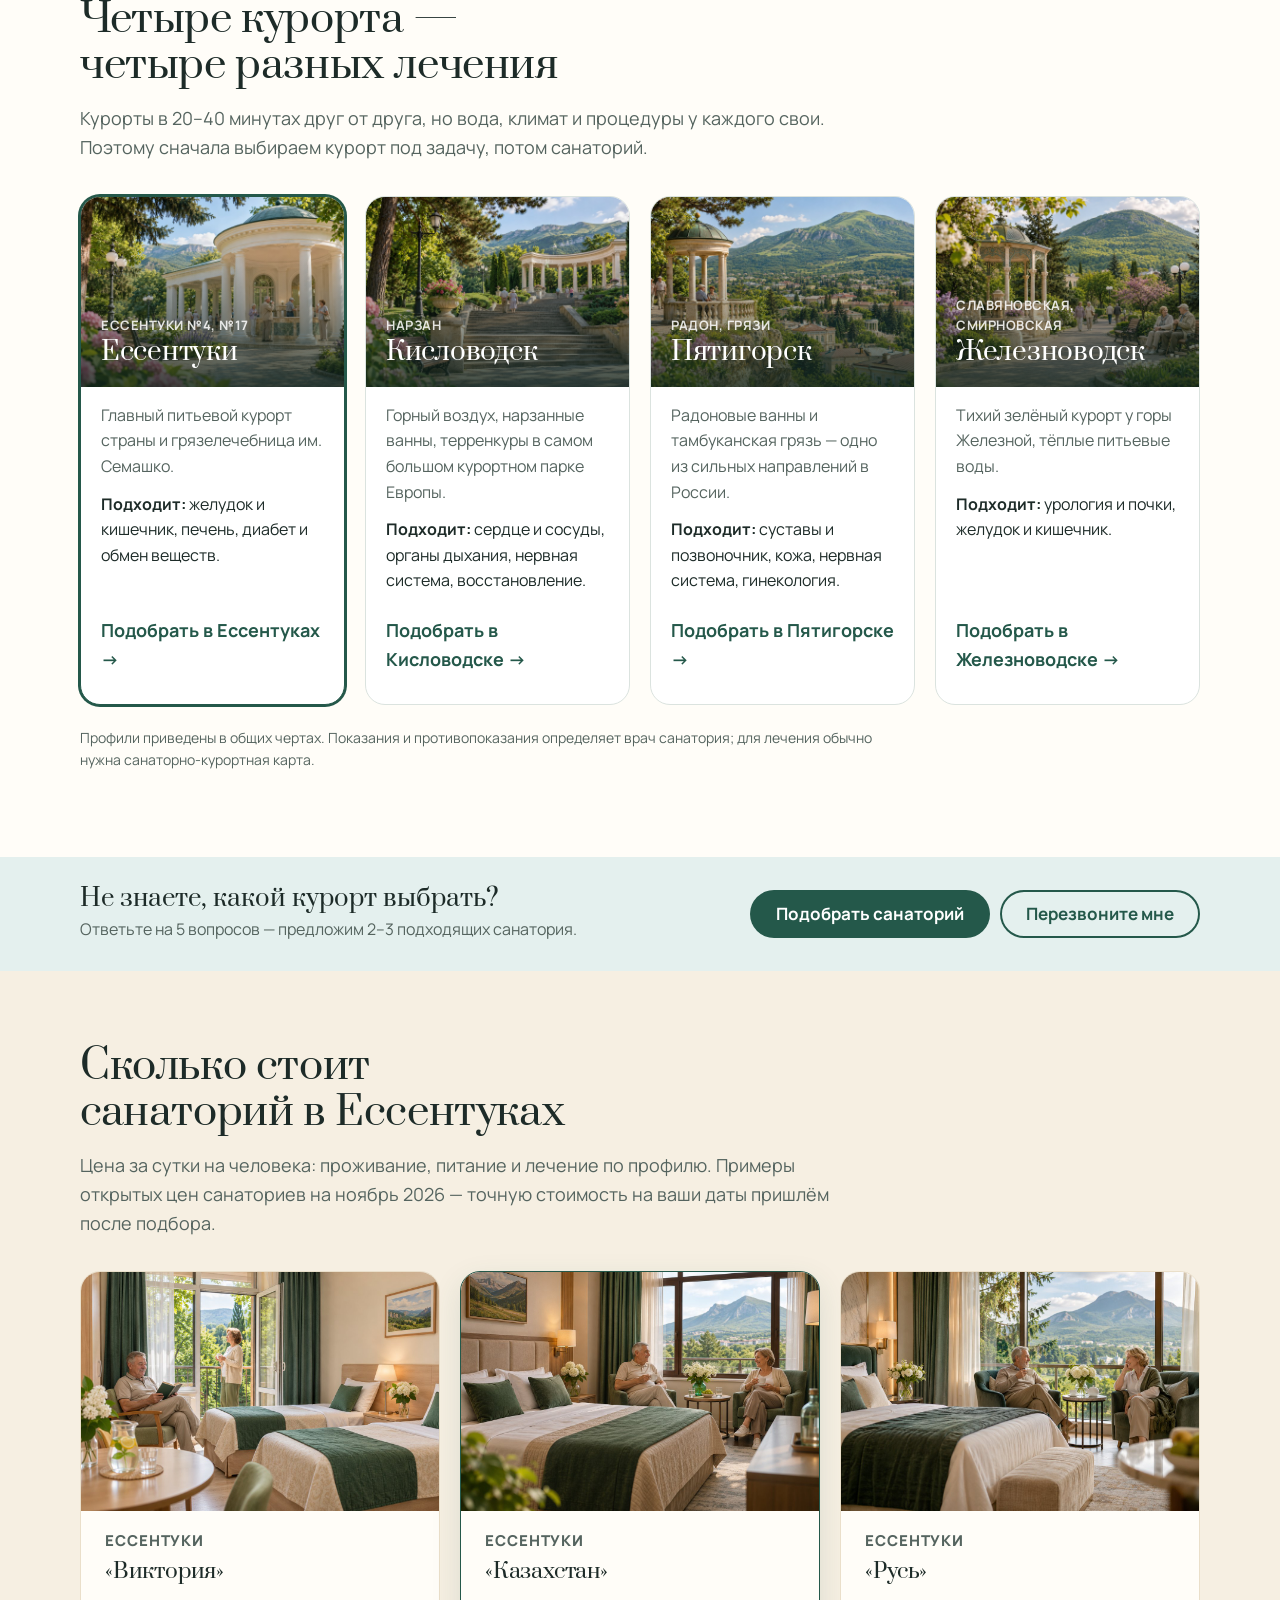
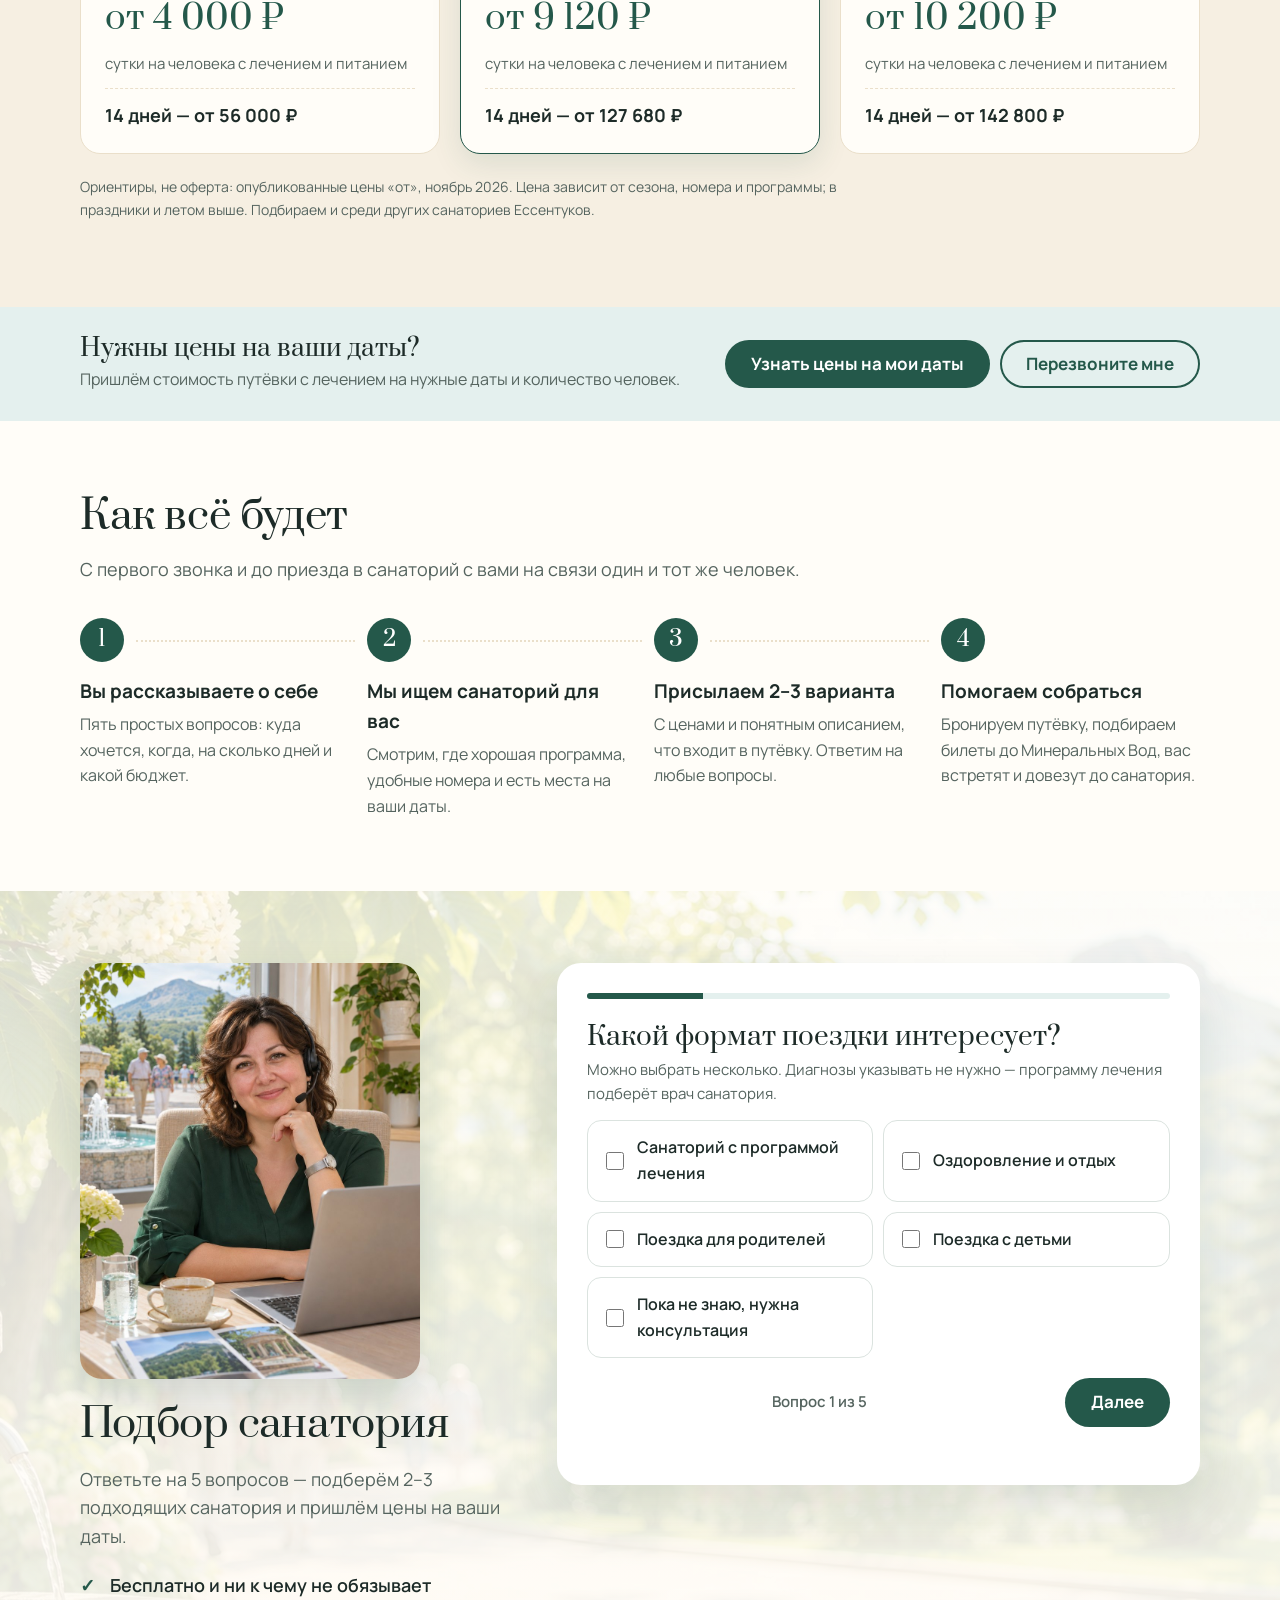
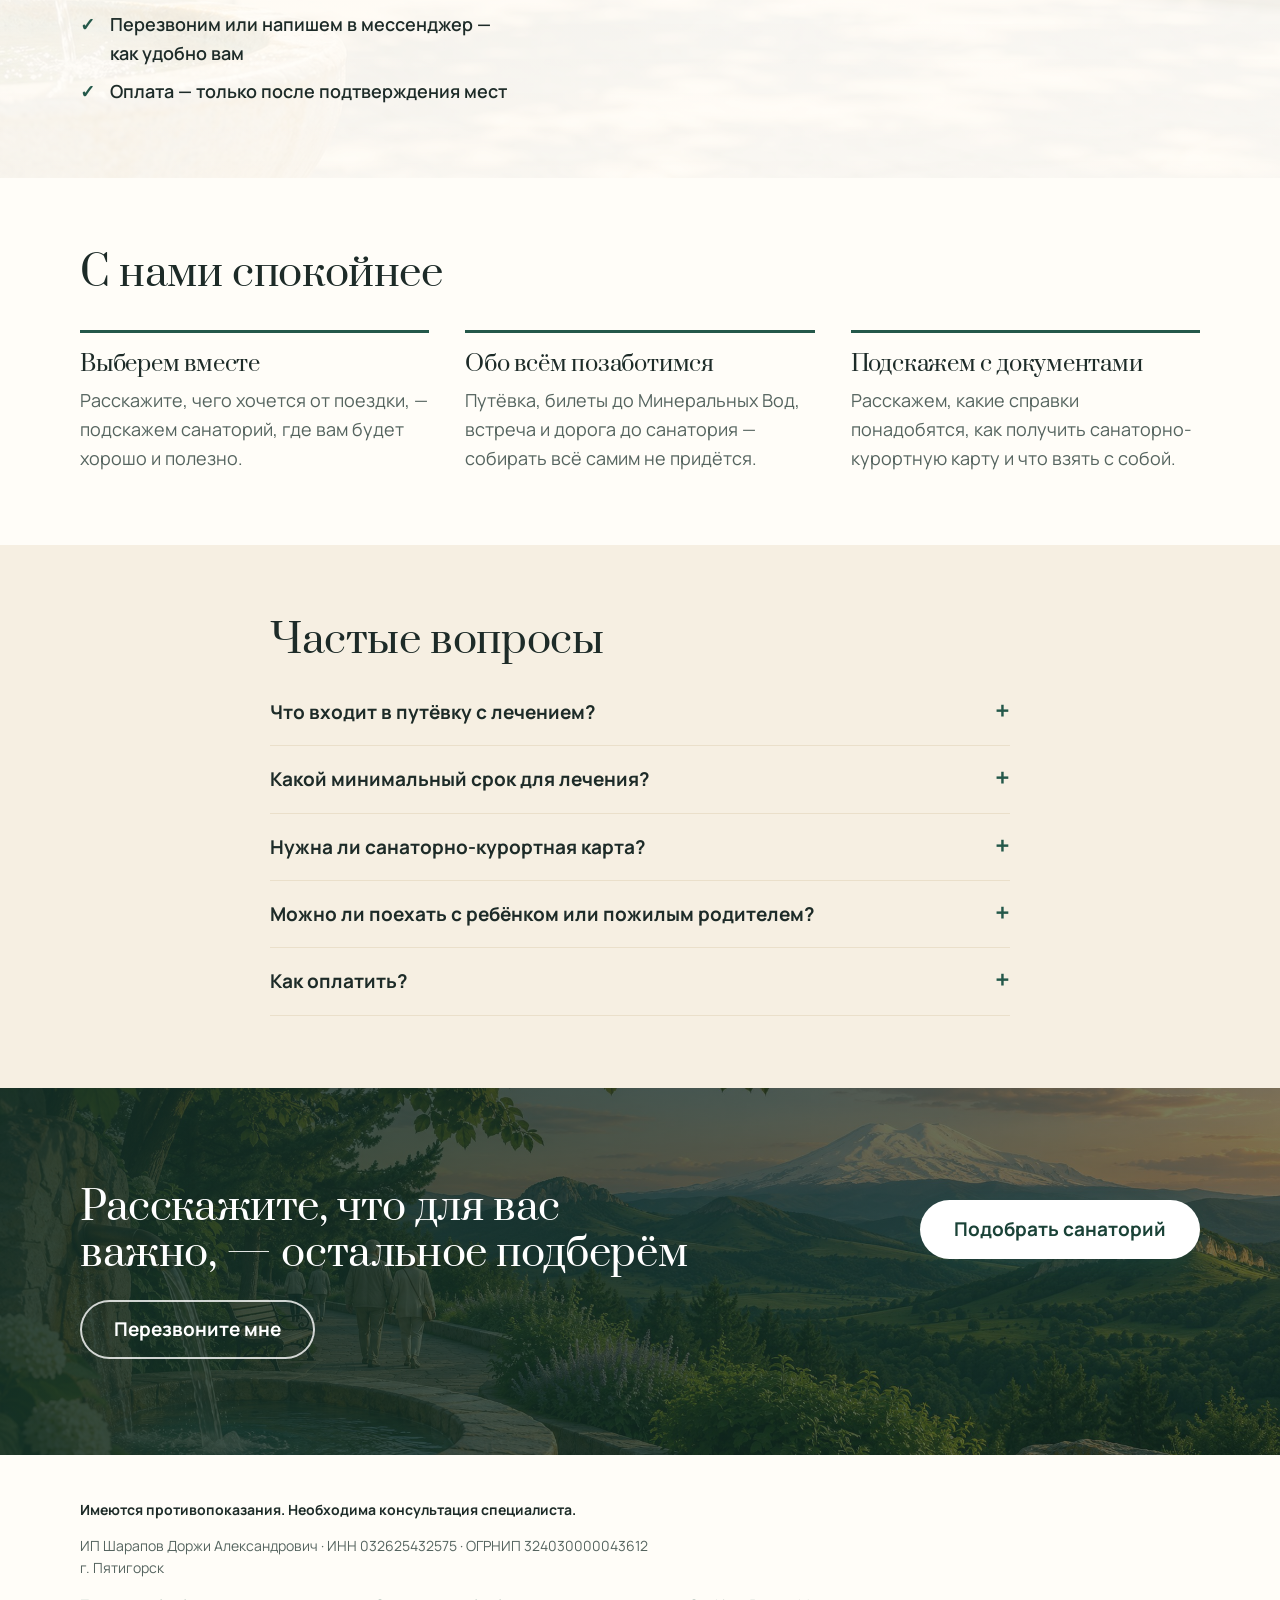
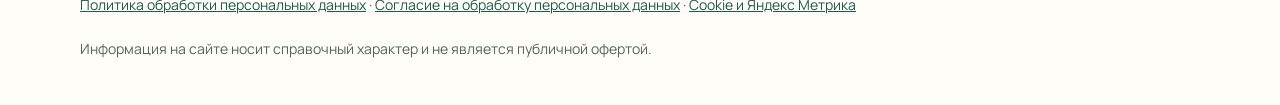
==== commit 6cac6db3: "Блок «Как всё будет» — человечнее Co-Authored-By: Claude Opus 5.5 <noreply@anthropic.com>" ====
--- a/essentuki/index.html
+++ b/essentuki/index.html
@@ -15,7 +15,7 @@
 <meta name="theme-color" content="#24584A">
 <link rel="preconnect" href="https://fonts.googleapis.com">
 <link rel="stylesheet" href="https://fonts.googleapis.com/css2?family=Prata&family=Manrope:wght@400;500;600;700;800&display=swap">
-<link rel="stylesheet" href="/style.css?v=13">
+<link rel="stylesheet" href="/style.css?v=14">
 </head>
 <body data-g="g2">
 <header class="top">
@@ -118,12 +118,12 @@
 
 <section id="how" class="block">
   <div class="wrap">
-    <div class="sec-head"><h2>Как мы подбираем санаторий</h2><p>От заявки до заселения — один человек на связи.</p></div>
+    <div class="sec-head"><h2>Как всё будет</h2><p>С первого звонка и до приезда в санаторий с вами на связи один и тот же человек.</p></div>
     <ol class="steps">
-      <li><b>Вы отвечаете на 5 вопросов</b><span>Формат поездки, курорт, сроки и бюджет.</span></li>
-      <li><b>Подбираем подходящий вариант</b><span>Программа, процедуры, условия проживания и свободные места на ваши даты.</span></li>
-      <li><b>Присылаем 2–3 варианта</b><span>С ценами и составом путёвки — простыми словами, без лишних терминов.</span></li>
-      <li><b>Оформляем поездку</b><span>Бронь, договор, билеты до Минеральных Вод, трансфер до санатория.</span></li>
+      <li><b>Вы рассказываете о себе</b><span>Пять простых вопросов: куда хочется, когда, на сколько дней и какой бюджет.</span></li>
+      <li><b>Мы ищем санаторий для вас</b><span>Смотрим, где хорошая программа, удобные номера и есть места на ваши даты.</span></li>
+      <li><b>Присылаем 2–3 варианта</b><span>С ценами и понятным описанием, что входит в путёвку. Ответим на любые вопросы.</span></li>
+      <li><b>Помогаем собраться</b><span>Бронируем путёвку, подбираем билеты до Минеральных Вод, вас встретят и довезут до санатория.</span></li>
     </ol>
   </div>
 </section>
@@ -266,7 +266,7 @@
 </div>
 <div class="sticky" id="sticky"><a class="btn" href="#quiz" data-goal="cta_sticky">Подобрать санаторий</a><button type="button" class="btn ghost" data-callback data-goal="cb_sticky" aria-label="Заказать обратный звонок">Перезвоните</button></div>
 <div class="ck" id="ck" hidden><p>Сайт использует cookie и сервис Яндекс Метрика для статистики посещений. Продолжая пользоваться сайтом, вы соглашаетесь с этим. Подробнее — в <a href="/privacy.html#cookie">политике</a>.</p><button type="button" class="btn btn-sm" id="ckOk">Понятно</button></div>
-<script src="/config.js?v=13"></script>
-<script src="/app.js?v=13"></script>
+<script src="/config.js?v=14"></script>
+<script src="/app.js?v=14"></script>
 </body>
 </html>
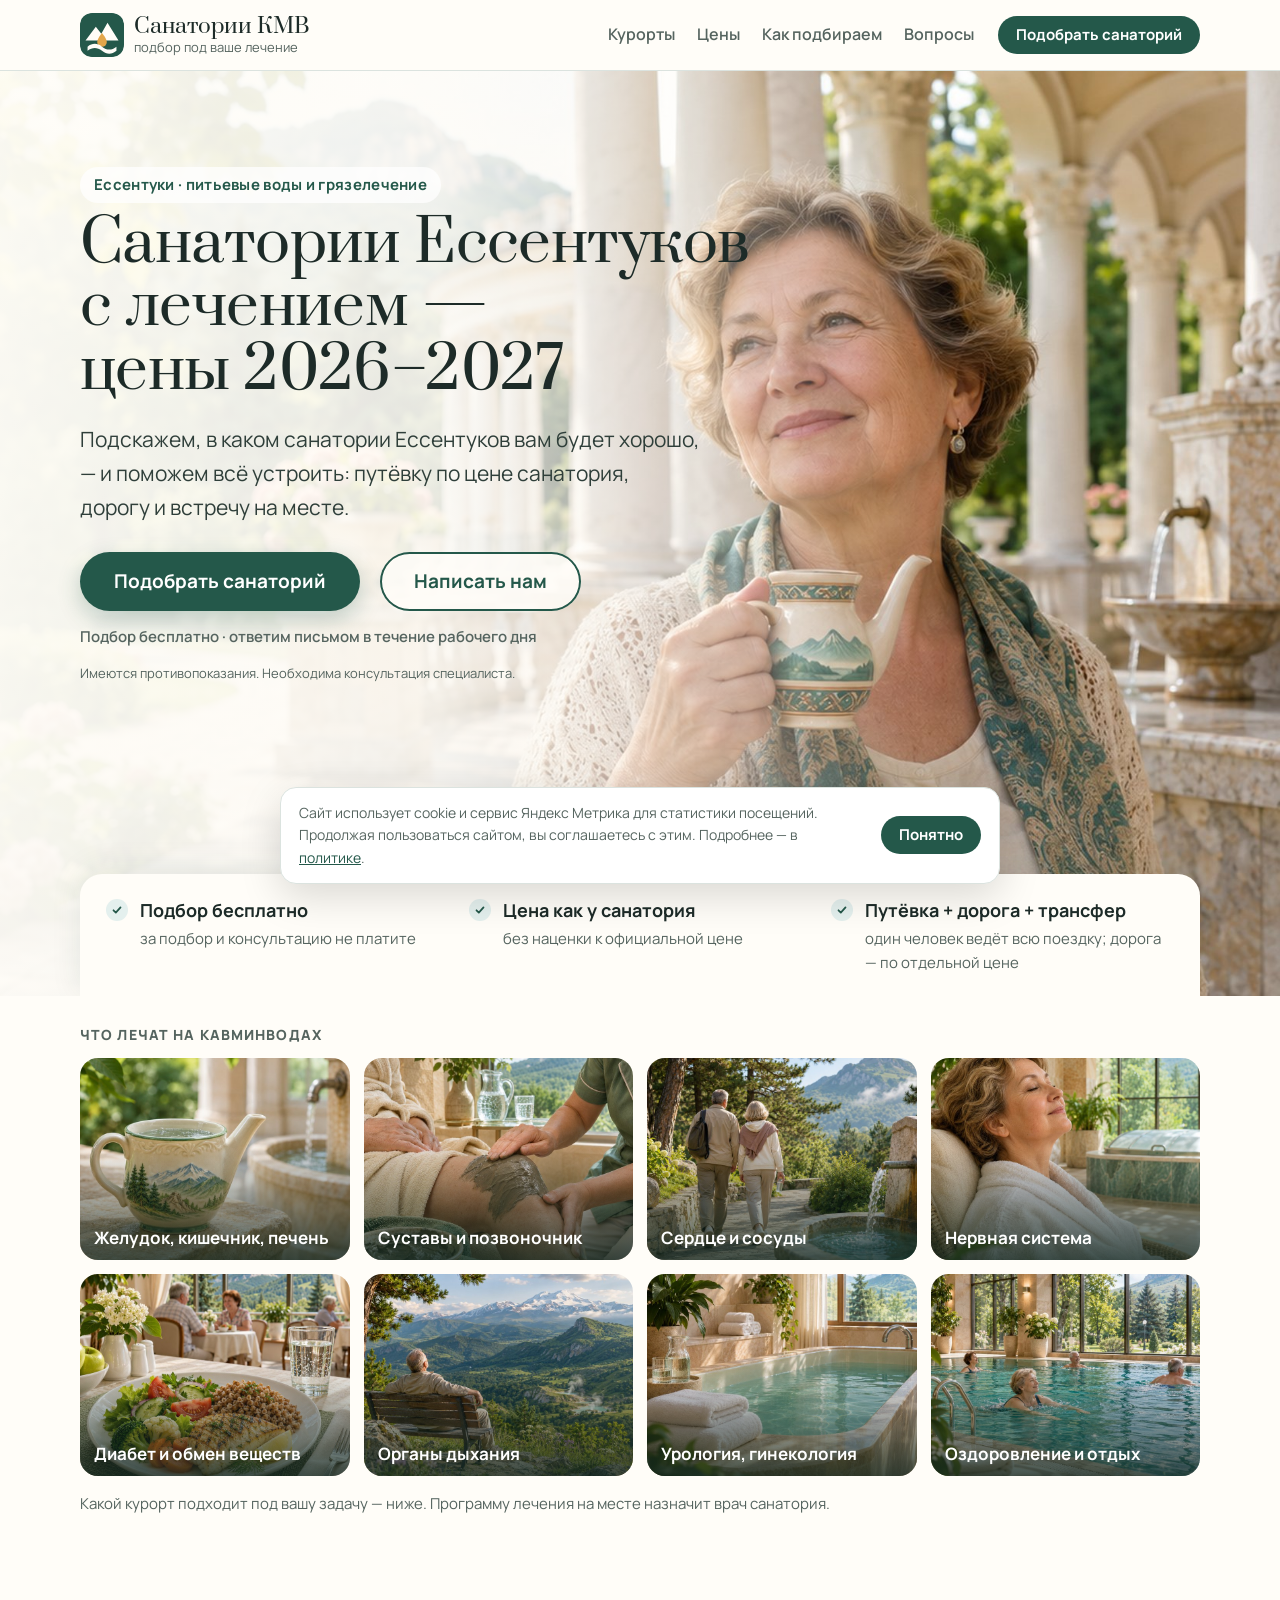
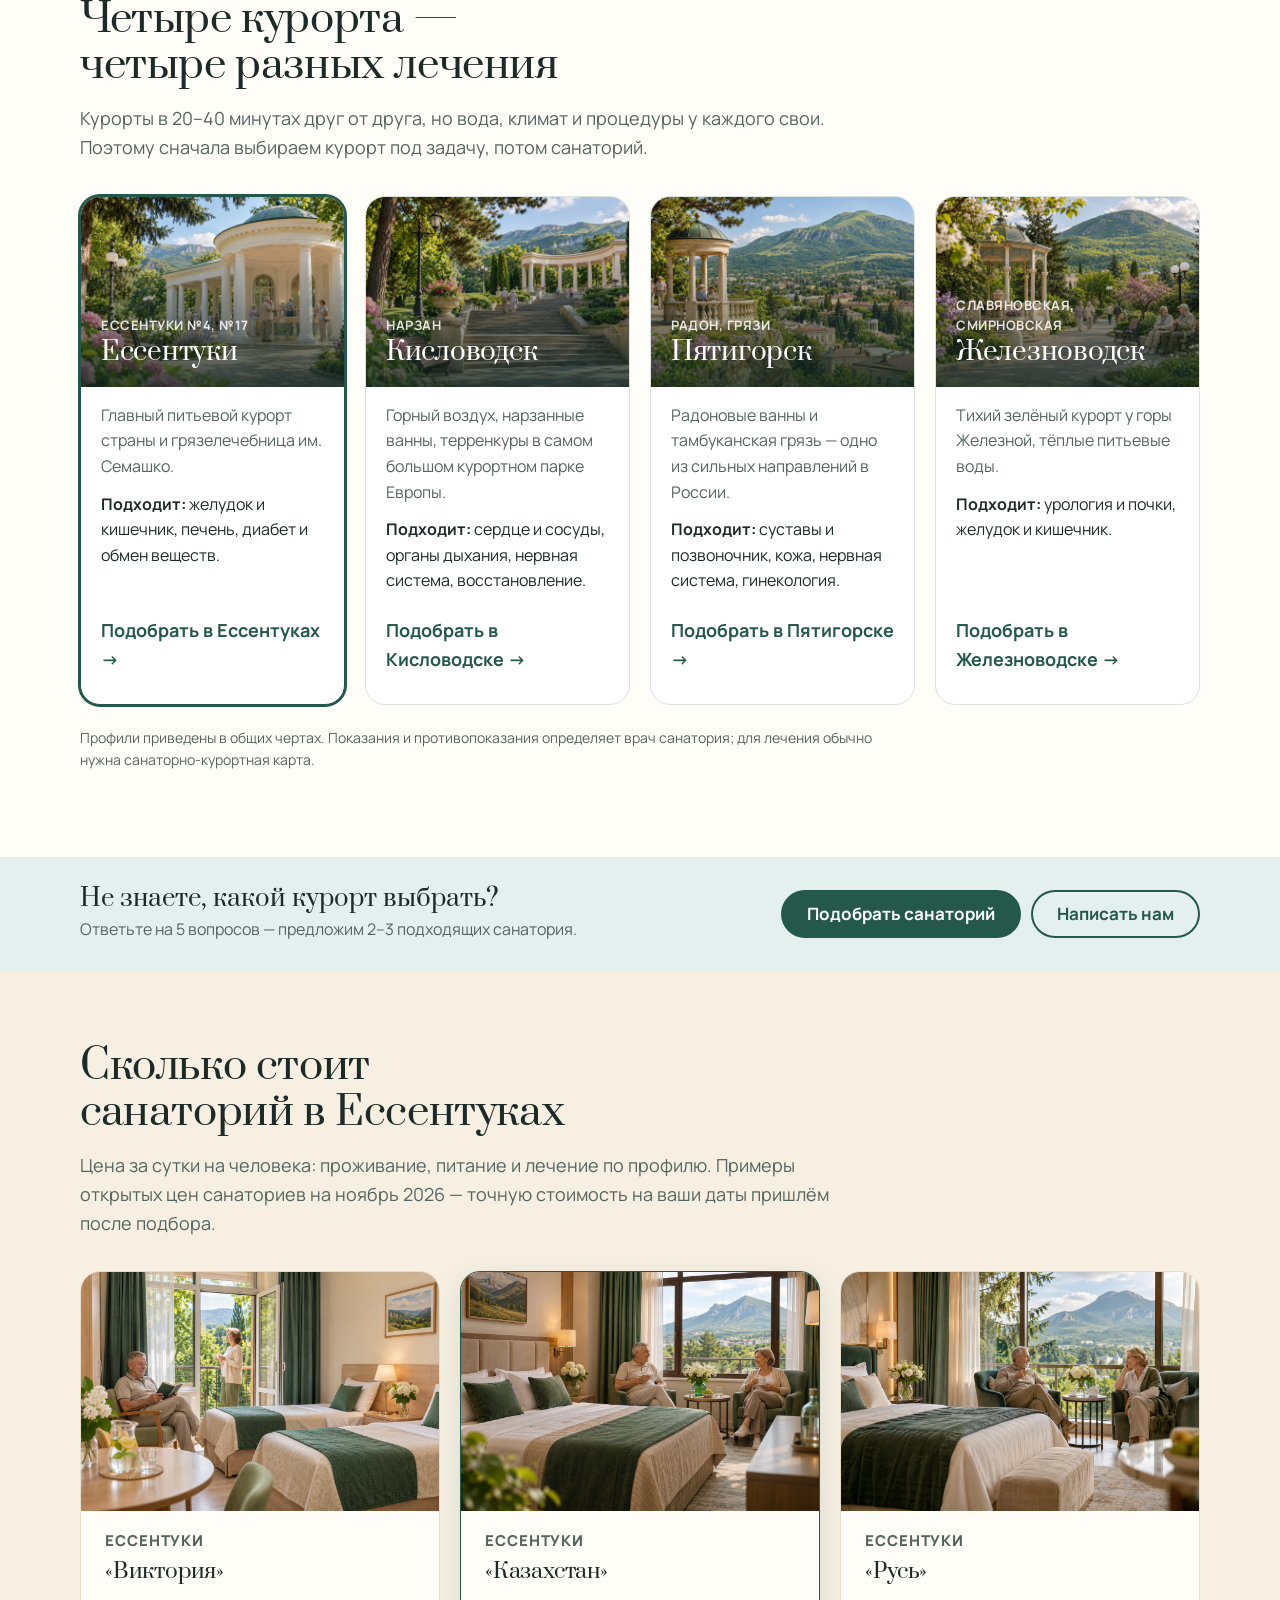
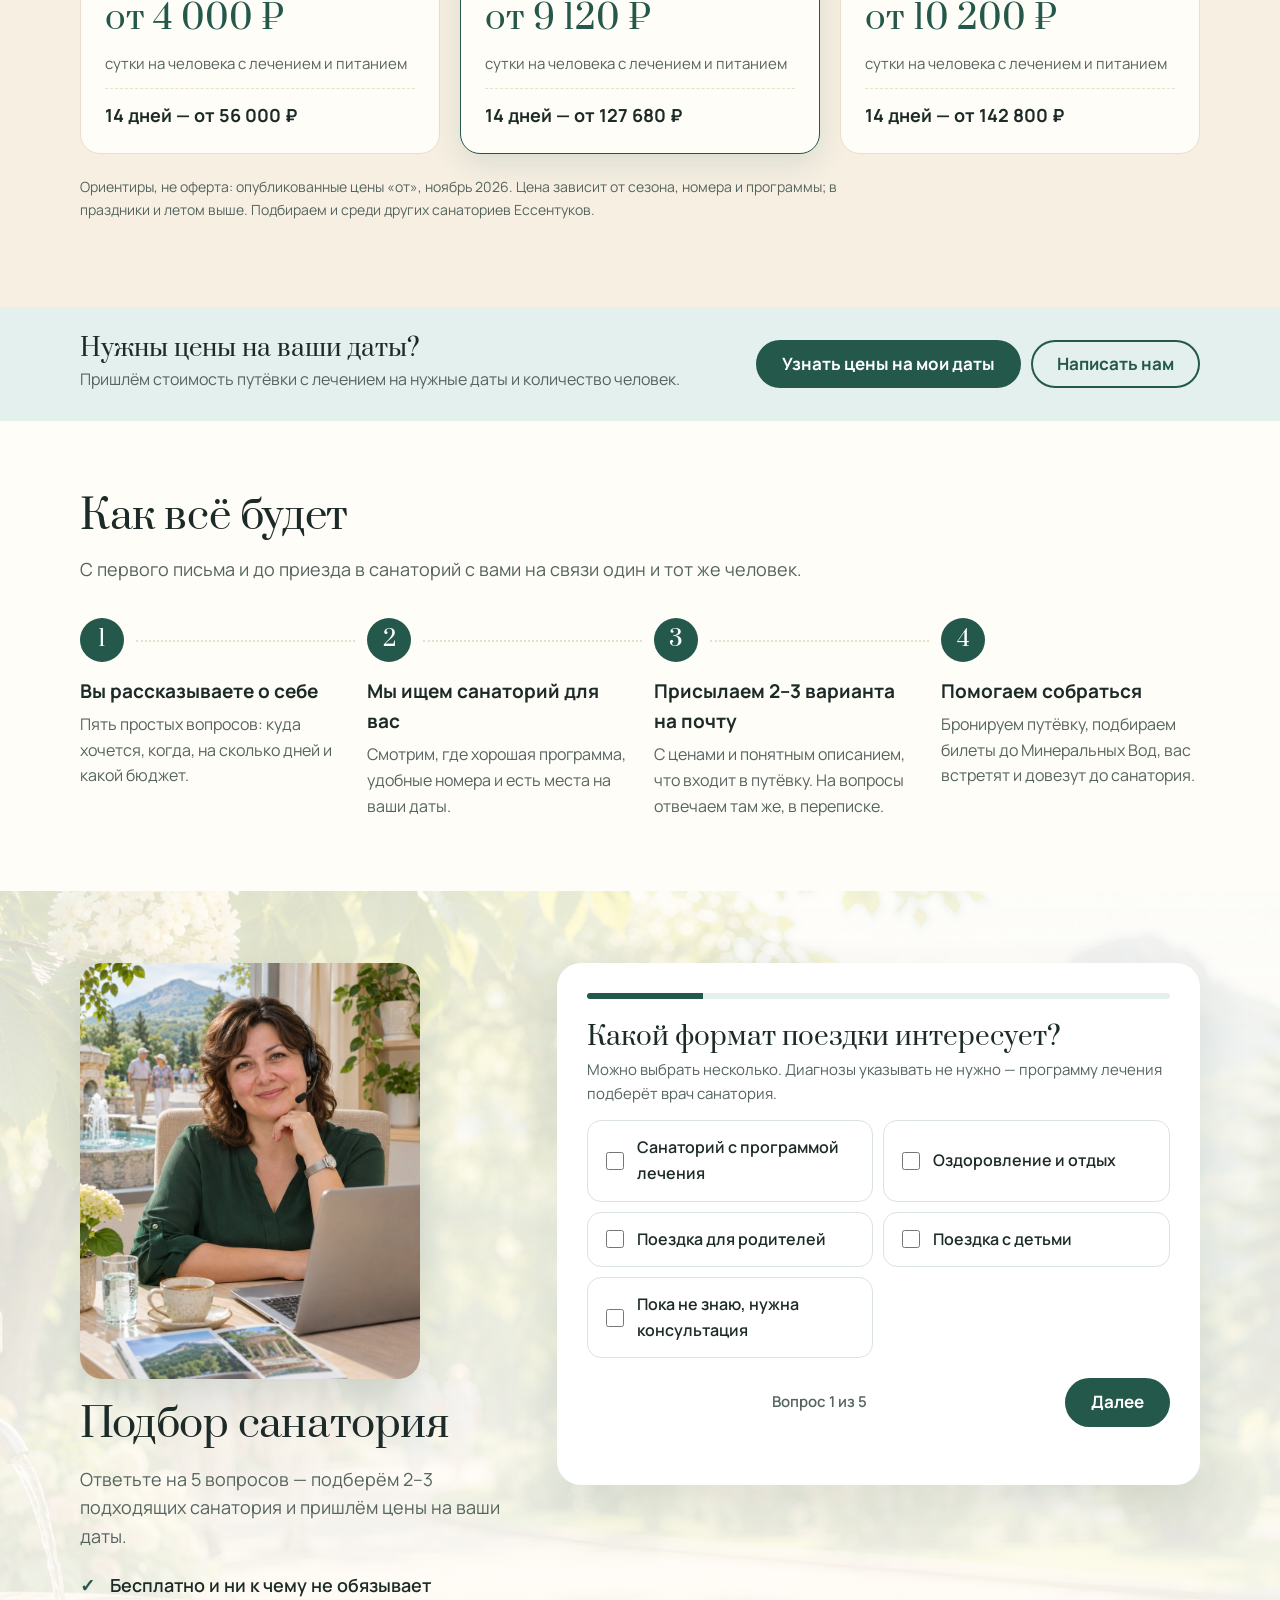
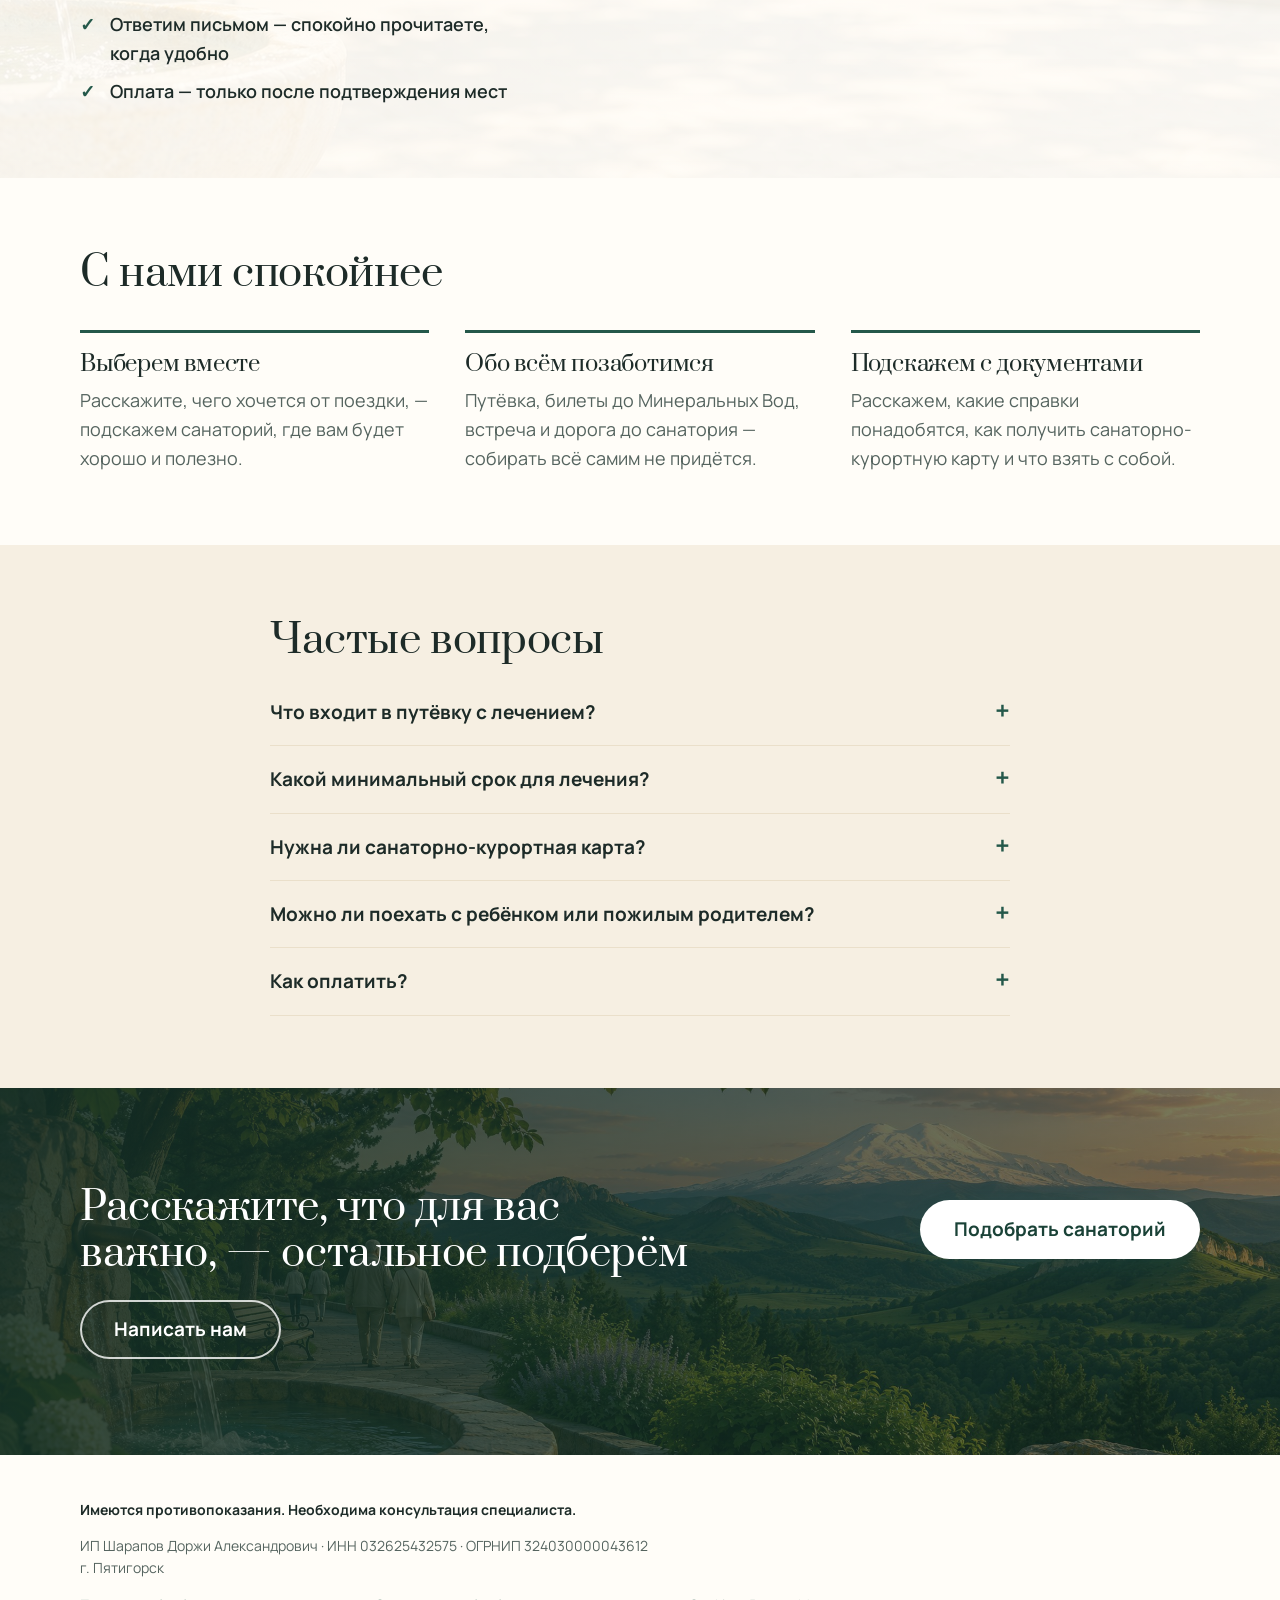
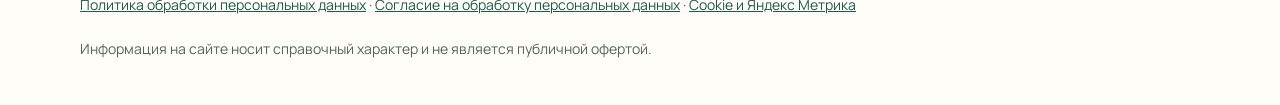
==== commit 47060dbb: "Заявки по почте: email обязателен, телефон по желанию; тексты, политика, согласие, приёмник Co-Autho" ====
--- a/essentuki/index.html
+++ b/essentuki/index.html
@@ -15,7 +15,7 @@
 <meta name="theme-color" content="#24584A">
 <link rel="preconnect" href="https://fonts.googleapis.com">
 <link rel="stylesheet" href="https://fonts.googleapis.com/css2?family=Prata&family=Manrope:wght@400;500;600;700;800&display=swap">
-<link rel="stylesheet" href="/style.css?v=14">
+<link rel="stylesheet" href="/style.css?v=15">
 </head>
 <body data-g="g2">
 <header class="top">
@@ -37,8 +37,8 @@
       <p class="lead" id="heroLead">Подскажем, в каком санатории Ессентуков вам будет хорошо, — и поможем всё устроить: путёвку по цене санатория, дорогу и встречу на месте.</p>
       <div class="hero-actions">
         <a class="btn btn-lg" href="#quiz" data-goal="cta_hero">Подобрать санаторий</a>
-        <button type="button" class="btn ghost btn-lg" data-callback data-goal="cb_hero">Перезвоните мне</button>
-        <span class="hero-note">Подбор бесплатно · перезвоним в течение рабочего дня</span>
+        <button type="button" class="btn ghost btn-lg" data-callback data-goal="cb_hero">Написать нам</button>
+        <span class="hero-note">Подбор бесплатно · ответим письмом в течение рабочего дня</span>
         <span class="hero-warn">Имеются противопоказания. Необходима консультация специалиста.</span>
       </div>
     </div>
@@ -100,7 +100,7 @@
   </div>
 </section>
 
-<section class="band"><div class="wrap band-in"><div><b>Не знаете, какой курорт выбрать?</b><span>Ответьте на 5 вопросов — предложим 2–3 подходящих санатория.</span></div><div class="band-btns"><a class="btn" href="#quiz" data-goal="cta_resorts">Подобрать санаторий</a><button type="button" class="btn ghost" data-callback data-goal="cta_resorts_cb">Перезвоните мне</button></div></div></section>
+<section class="band"><div class="wrap band-in"><div><b>Не знаете, какой курорт выбрать?</b><span>Ответьте на 5 вопросов — предложим 2–3 подходящих санатория.</span></div><div class="band-btns"><a class="btn" href="#quiz" data-goal="cta_resorts">Подобрать санаторий</a><button type="button" class="btn ghost" data-callback data-goal="cta_resorts_cb">Написать нам</button></div></div></section>
 
 <section id="prices" class="block tint">
   <div class="wrap">
@@ -114,15 +114,15 @@
   </div>
 </section>
 
-<section class="band"><div class="wrap band-in"><div><b>Нужны цены на ваши даты?</b><span>Пришлём стоимость путёвки с лечением на нужные даты и количество человек.</span></div><div class="band-btns"><a class="btn" href="#quiz" data-goal="cta_prices">Узнать цены на мои даты</a><button type="button" class="btn ghost" data-callback data-goal="cta_prices_cb">Перезвоните мне</button></div></div></section>
+<section class="band"><div class="wrap band-in"><div><b>Нужны цены на ваши даты?</b><span>Пришлём стоимость путёвки с лечением на нужные даты и количество человек.</span></div><div class="band-btns"><a class="btn" href="#quiz" data-goal="cta_prices">Узнать цены на мои даты</a><button type="button" class="btn ghost" data-callback data-goal="cta_prices_cb">Написать нам</button></div></div></section>
 
 <section id="how" class="block">
   <div class="wrap">
-    <div class="sec-head"><h2>Как всё будет</h2><p>С первого звонка и до приезда в санаторий с вами на связи один и тот же человек.</p></div>
+    <div class="sec-head"><h2>Как всё будет</h2><p>С первого письма и до приезда в санаторий с вами на связи один и тот же человек.</p></div>
     <ol class="steps">
       <li><b>Вы рассказываете о себе</b><span>Пять простых вопросов: куда хочется, когда, на сколько дней и какой бюджет.</span></li>
       <li><b>Мы ищем санаторий для вас</b><span>Смотрим, где хорошая программа, удобные номера и есть места на ваши даты.</span></li>
-      <li><b>Присылаем 2–3 варианта</b><span>С ценами и понятным описанием, что входит в путёвку. Ответим на любые вопросы.</span></li>
+      <li><b>Присылаем 2–3 варианта на почту</b><span>С ценами и понятным описанием, что входит в путёвку. На вопросы отвечаем там же, в переписке.</span></li>
       <li><b>Помогаем собраться</b><span>Бронируем путёвку, подбираем билеты до Минеральных Вод, вас встретят и довезут до санатория.</span></li>
     </ol>
   </div>
@@ -136,7 +136,7 @@
       <p>Ответьте на 5 вопросов — подберём 2–3 подходящих санатория и пришлём цены на ваши даты.</p>
       <ul class="aside-list">
         <li>Бесплатно и ни к чему не обязывает</li>
-        <li>Перезвоним или напишем в мессенджер — как удобно вам</li>
+        <li>Ответим письмом — спокойно прочитаете, когда удобно</li>
         <li>Оплата — только после подтверждения мест</li>
       </ul>
     </div>
@@ -188,15 +188,10 @@
       </div>
       <div class="qstep" data-step="5">
         <p class="qtitle">Куда прислать подбор?</p>
+        <p class="qhint">Пришлём 2–3 варианта санаториев с ценами письмом — спокойно прочитаете и ответите, когда удобно.</p>
         <label class="fld">Как к вам обращаться<input name="name" id="name" autocomplete="name" required></label>
-        <label class="fld">Телефон<input name="phone" id="phone" type="tel" autocomplete="tel" value="+7 " required></label>
-        <p class="qhint">Как удобнее связаться</p>
-        <div class="opts four">
-          <label><input type="radio" name="channel" value="Перезвонить" checked>Звонок</label>
-          <label><input type="radio" name="channel" value="WhatsApp">WhatsApp</label>
-          <label><input type="radio" name="channel" value="Telegram">Telegram</label>
-          <label><input type="radio" name="channel" value="MAX">MAX</label>
-        </div>
+        <label class="fld">Электронная почта<input name="email" id="email" type="email" autocomplete="email" inputmode="email" placeholder="name@mail.ru" required></label>
+        <label class="fld">Телефон <small class="fld-note">— необязательно, если захотите, чтобы мы позвонили</small><input name="phone" id="phone" type="tel" autocomplete="tel" placeholder="+7"></label>
         <label class="fld">Комментарий, если есть <small class="fld-note">— без диагнозов и медицинских данных</small><textarea name="comment" id="comment" rows="2" placeholder="Пожелания, город отправления"></textarea></label>
         <label class="chk"><input type="checkbox" name="privacy_consent" id="privacy_consent" value="yes" required><span>Согласен на обработку персональных данных на условиях <a href="/consent.html" target="_blank">согласия</a> и <a href="/privacy.html" target="_blank">политики</a></span></label>
       </div>
@@ -210,7 +205,7 @@
     </form>
     <div class="done" id="done" hidden>
       <h3>Спасибо, заявка принята</h3>
-      <p>Подберём санатории и свяжемся с вами в течение рабочего дня.</p>
+      <p>Пришлём варианты санаториев на вашу почту в течение рабочего дня. Если письма нет — загляните в папку «Спам».</p>
     </div>
   </div>
 </section>
@@ -238,7 +233,7 @@
 </section>
 
 <section class="cta">
-  <div class="wrap cta-in"><h2>Расскажите, что для вас важно, — остальное подберём</h2><a class="btn btn-lg light" href="#quiz" data-goal="cta_bottom">Подобрать санаторий</a><button type="button" class="btn btn-lg ghost-light" data-callback data-goal="cb_bottom">Перезвоните мне</button></div>
+  <div class="wrap cta-in"><h2>Расскажите, что для вас важно, — остальное подберём</h2><a class="btn btn-lg light" href="#quiz" data-goal="cta_bottom">Подобрать санаторий</a><button type="button" class="btn btn-lg ghost-light" data-callback data-goal="cb_bottom">Написать нам</button></div>
 </section>
 
 <footer class="foot">
@@ -253,20 +248,21 @@
 <div class="cb" id="cb" hidden role="dialog" aria-modal="true" aria-labelledby="cbTitle">
   <form class="cb-box" id="cbForm" novalidate>
     <button type="button" class="cb-x" data-cb-close aria-label="Закрыть">×</button>
-    <h3 id="cbTitle">Перезвоним и подберём санаторий</h3>
-    <p class="qhint">Оставьте номер — менеджер перезвонит в течение рабочего дня.</p>
+    <h3 id="cbTitle">Напишем вам на почту</h3>
+    <p class="qhint">Оставьте имя и почту — пришлём варианты санаториев и ответим на вопросы письмом.</p>
     <label class="fld">Как к вам обращаться<input name="name" id="cbName" autocomplete="name" required></label>
-    <label class="fld">Телефон<input name="phone" id="cbPhone" type="tel" autocomplete="tel" value="+7 " required></label>
-    <label class="fld">Удобное время<select name="time" id="cbTime"><option>Любое</option><option>Утром (9–12)</option><option>Днём (12–17)</option><option>Вечером (17–20)</option></select></label>
+    <label class="fld">Электронная почта<input name="email" id="cbEmail" type="email" autocomplete="email" inputmode="email" placeholder="name@mail.ru" required></label>
+    <label class="fld">Ваш вопрос или пожелания <small class="fld-note">— необязательно, без диагнозов</small><textarea name="comment" id="cbComment" rows="2" placeholder="Курорт, даты, сколько человек"></textarea></label>
+    <label class="fld">Телефон <small class="fld-note">— необязательно, если удобнее созвониться</small><input name="phone" id="cbPhone" type="tel" autocomplete="tel" placeholder="+7"></label>
     <label class="chk"><input type="checkbox" name="privacy_consent" id="cbConsent" value="yes" required><span>Согласен на обработку персональных данных на условиях <a href="/consent.html" target="_blank">согласия</a> и <a href="/privacy.html" target="_blank">политики</a></span></label>
-    <button type="submit" class="btn btn-lg" id="cbSend">Жду звонка</button>
+    <button type="submit" class="btn btn-lg" id="cbSend">Получить ответ на почту</button>
     <p class="qstatus" id="cbStatus" role="status"></p>
-    <div class="cb-done" id="cbDone" hidden><h3>Спасибо!</h3><p>Перезвоним в течение рабочего дня.</p></div>
+    <div class="cb-done" id="cbDone" hidden><h3>Спасибо!</h3><p>Напишем вам на почту в течение рабочего дня. Если письма нет — загляните в «Спам».</p></div>
   </form>
 </div>
-<div class="sticky" id="sticky"><a class="btn" href="#quiz" data-goal="cta_sticky">Подобрать санаторий</a><button type="button" class="btn ghost" data-callback data-goal="cb_sticky" aria-label="Заказать обратный звонок">Перезвоните</button></div>
+<div class="sticky" id="sticky"><a class="btn" href="#quiz" data-goal="cta_sticky">Подобрать санаторий</a><button type="button" class="btn ghost" data-callback data-goal="cb_sticky" aria-label="Написать нам">Написать</button></div>
 <div class="ck" id="ck" hidden><p>Сайт использует cookie и сервис Яндекс Метрика для статистики посещений. Продолжая пользоваться сайтом, вы соглашаетесь с этим. Подробнее — в <a href="/privacy.html#cookie">политике</a>.</p><button type="button" class="btn btn-sm" id="ckOk">Понятно</button></div>
-<script src="/config.js?v=14"></script>
-<script src="/app.js?v=14"></script>
+<script src="/config.js?v=15"></script>
+<script src="/app.js?v=15"></script>
 </body>
 </html>
